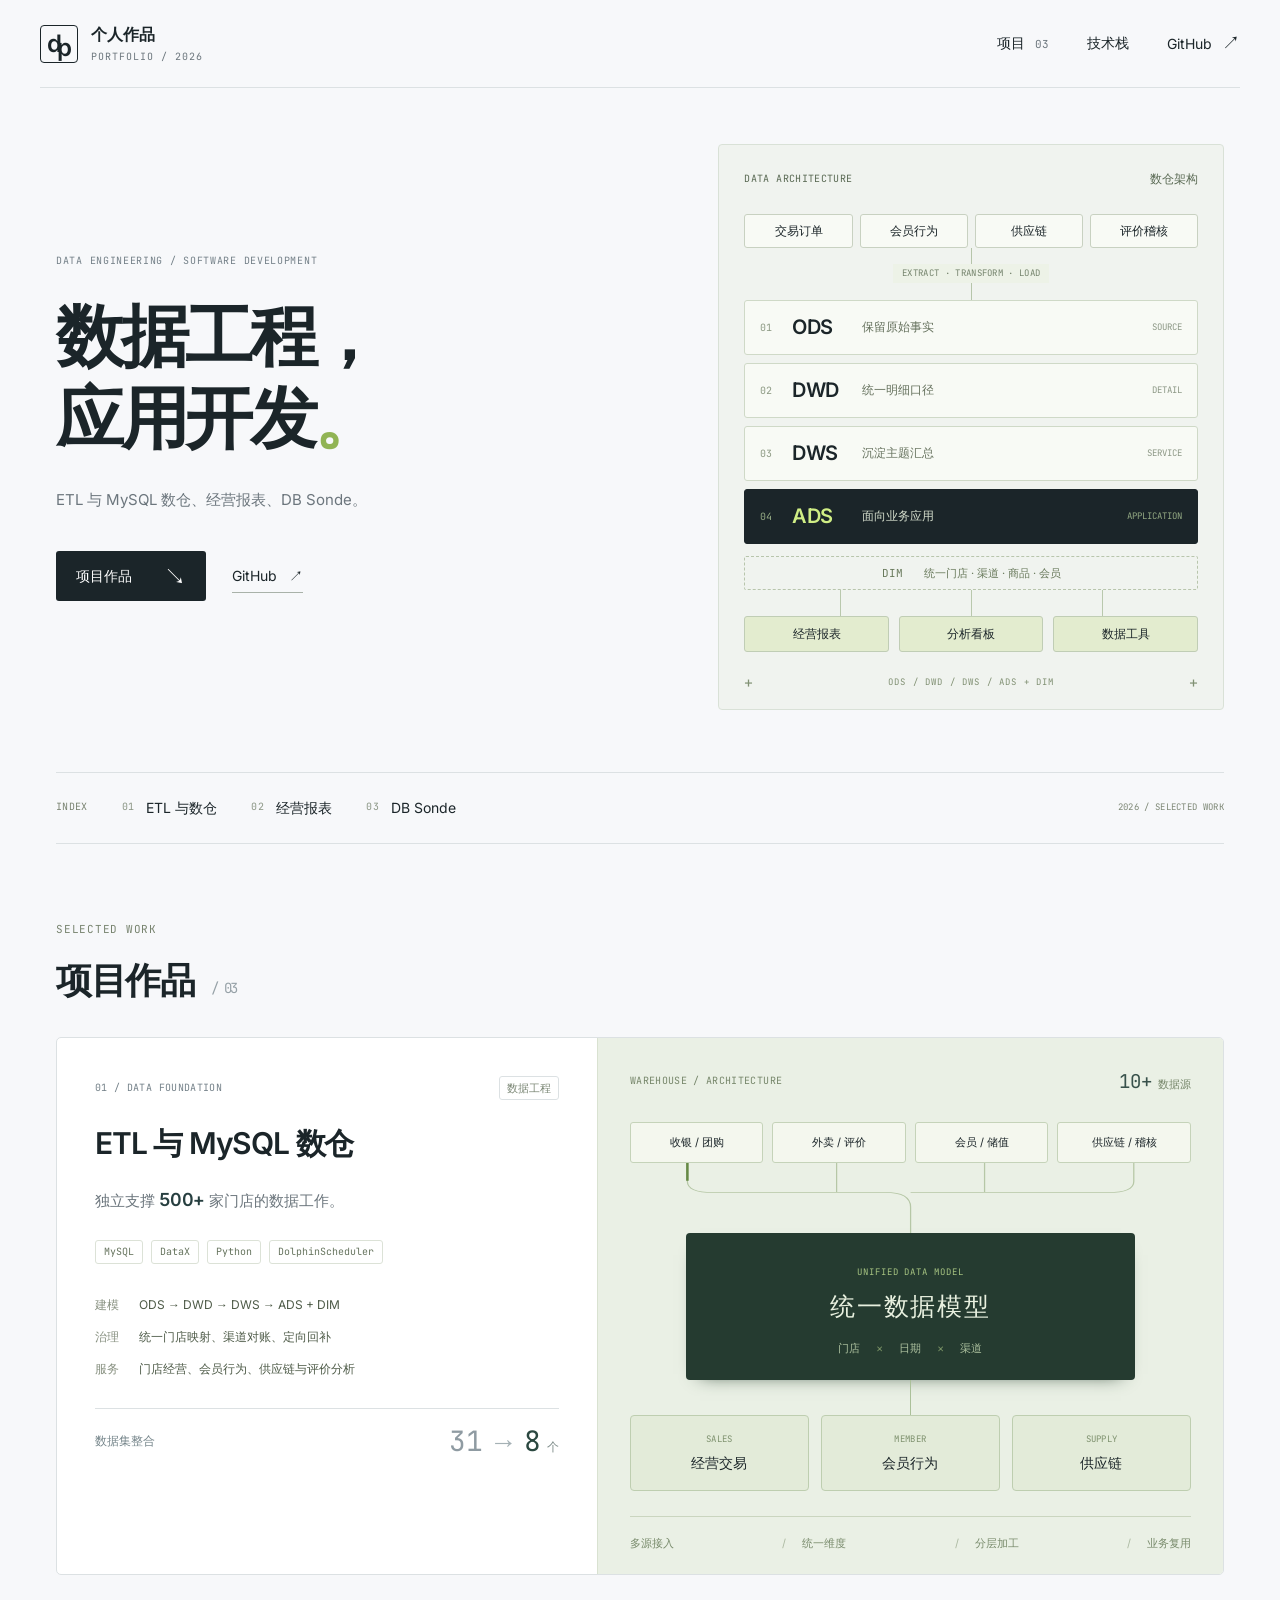
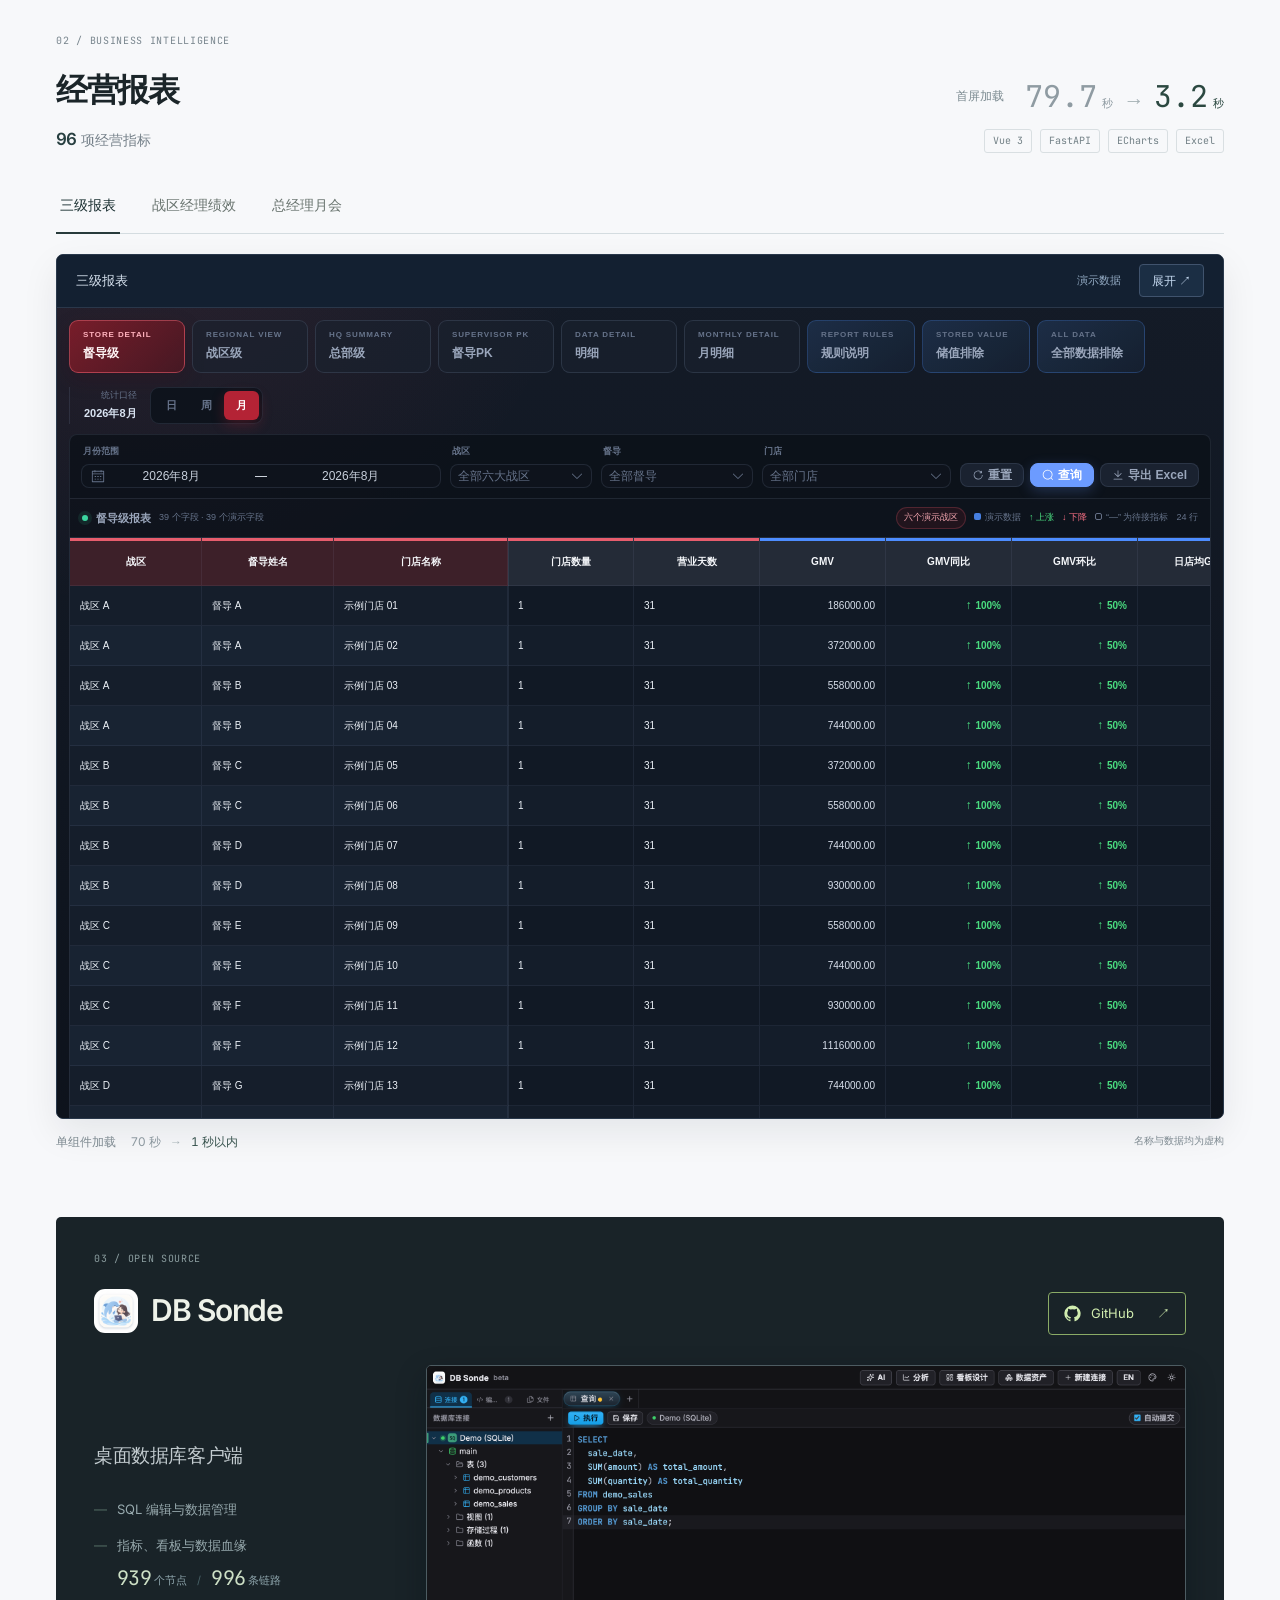
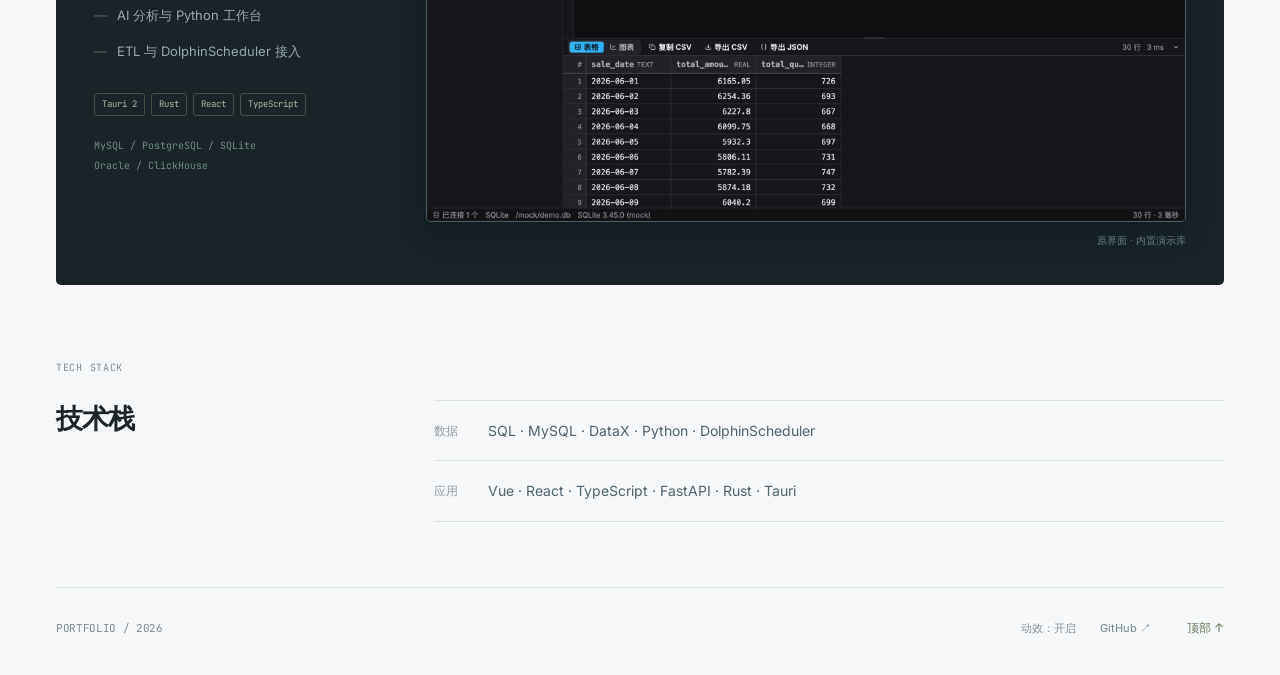
==== index.html @ 916f3b1a "Publish personal portfolio" ====
<!doctype html>
<html lang="zh-CN">
<head>
  <meta charset="UTF-8">
  <meta name="viewport" content="width=device-width, initial-scale=1.0">
  <meta name="description" content="数据工程与产品开发作品集：多源 ETL、分层数仓、经营分析平台与 DB Sonde。">
  <meta name="theme-color" content="#f6f7f5">
  <title>个人作品 · 数据工程与应用开发</title>
  <link rel="icon" type="image/svg+xml" href="data:image/svg+xml,%3Csvg xmlns='http://www.w3.org/2000/svg' viewBox='0 0 32 32'%3E%3Crect width='32' height='32' rx='7' fill='%231c2927'/%3E%3Cpath d='M8 9h7v5H8zm9 9h7v5h-7z' fill='%23cef478'/%3E%3Cpath d='M15 11h6v7M11 14v6h6' fill='none' stroke='%23cef478'/%3E%3C/svg%3E">
  <link rel="stylesheet" href="style.css?v=e6ba15549348">
  <script src="main.js?v=dd41901317aa" defer></script>
</head>
<body>
<a class="skip-link" href="#main">跳转到正文</a>
<div class="reading-progress" aria-hidden="true"></div>
<header class="site-header">
  <a class="wordmark" href="#top" aria-label="返回首页"><span class="brand-icon" aria-hidden="true">d<span>p</span></span><span>个人作品<span class="wordmark-sub">PORTFOLIO / 2026</span></span></a>
  <nav aria-label="主导航"><a href="#work">项目 <span>03</span></a><a href="#capabilities">技术栈</a><a href="https://github.com/xiaolv-home/DB-Sonde" target="_blank" rel="noopener noreferrer">GitHub <span class="nav-arrow">↗</span></a></nav>
</header>
<main id="main">
  <section class="hero page-width" id="top">
    <div class="hero-copy">
      <p class="eyebrow enter">DATA ENGINEERING / SOFTWARE DEVELOPMENT</p>
      <h1 class="enter delay-1">数据工程，<br>应用开发<span class="accent-period">。</span></h1>
      <p class="hero-intro enter delay-2">ETL 与 MySQL 数仓、经营报表、DB Sonde。</p>
      <div class="hero-actions enter delay-3"><a class="button primary" href="#work">项目作品 <span>↘</span></a><a class="text-link" href="https://github.com/xiaolv-home/DB-Sonde" target="_blank" rel="noopener noreferrer">GitHub <span>↗</span></a></div>
    </div>
    <div class="hero-system enter delay-2">
      <div class="system-caption"><span class="mono">DATA ARCHITECTURE</span><span>数仓架构</span></div>
      <div class="system-map" aria-label="业务数据经采集进入 ODS、DWD、DWS、ADS 数仓，由公共维度统一门店映射，供经营报表、分析看板与数据工具使用">
        <div class="source-row"><span>交易订单</span><span>会员行为</span><span>供应链</span><span>评价稽核</span></div>
        <div class="ingest-line"><span class="mono">EXTRACT · TRANSFORM · LOAD</span><span class="flow-particle"></span></div>
        <div class="warehouse-stack">
          <div class="warehouse-row"><span class="layer-number">01</span><strong>ODS</strong><span>保留原始事实</span><span class="layer-code">SOURCE</span></div>
          <div class="warehouse-row"><span class="layer-number">02</span><strong>DWD</strong><span>统一明细口径</span><span class="layer-code">DETAIL</span></div>
          <div class="warehouse-row"><span class="layer-number">03</span><strong>DWS</strong><span>沉淀主题汇总</span><span class="layer-code">SERVICE</span></div>
          <div class="warehouse-row row-active"><span class="layer-number">04</span><strong>ADS</strong><span>面向业务应用</span><span class="layer-code">APPLICATION</span></div>
        </div>
        <div class="dimension-rail"><span class="mono">DIM</span><span>统一门店 · 渠道 · 商品 · 会员</span></div>
        <div class="output-line" aria-hidden="true"><span></span><span></span><span></span></div>
        <div class="system-outputs"><span>经营报表</span><span>分析看板</span><span>数据工具</span></div>
      </div>
      <div class="system-bottom"><span class="crosshair">+</span><span class="mono">ODS / DWD / DWS / ADS + DIM</span><span class="crosshair">+</span></div>
    </div>
  </section>

  <div class="index-strip page-width enter delay-3"><span class="index-label mono">INDEX</span><a href="#warehouse"><span class="mono">01</span> ETL 与数仓</a><a href="#reporting"><span class="mono">02</span> 经营报表</a><a href="#sonde"><span class="mono">03</span> DB Sonde</a><span class="scroll-note mono">2026 / SELECTED WORK</span></div>

  <section class="work-section page-width" id="work">
    <div class="section-heading reveal"><div><p class="eyebrow">SELECTED WORK</p><h2>项目作品<span class="section-count"> / 03</span></h2></div></div>

    <article class="project warehouse-project reveal" id="warehouse">
      <div class="project-info"><div class="project-overline"><span class="mono">01 / DATA FOUNDATION</span><span class="project-type">数据工程</span></div><h3>ETL 与 MySQL 数仓</h3><p class="project-description">独立支撑 <strong class="inline-number">500+</strong> 家门店的数据工作。</p><div class="tags"><span>MySQL</span><span>DataX</span><span>Python</span><span>DolphinScheduler</span></div><dl class="project-facts"><div><dt>建模</dt><dd>ODS → DWD → DWS → ADS + DIM</dd></div><div><dt>治理</dt><dd>统一门店映射、渠道对账、定向回补</dd></div><div><dt>服务</dt><dd>门店经营、会员行为、供应链与评价分析</dd></div></dl><div class="project-note dataset-note"><span>数据集整合</span><span class="number-change"><span class="number-before">31</span><span class="change-arrow" aria-hidden="true">→</span><strong>8</strong><span class="number-unit">个</span></span></div></div>
      <div class="warehouse-visual project-visual">
        <div class="visual-topline"><span class="mono">WAREHOUSE / ARCHITECTURE</span><span class="visual-note source-count"><strong>10+</strong> 数据源</span></div>
        <div class="domain-network">
          <div class="network-sources"><span>收银 / 团购</span><span>外卖 / 评价</span><span>会员 / 储值</span><span>供应链 / 稽核</span></div>
          <svg class="network-lines" viewBox="0 0 440 95" preserveAspectRatio="none" aria-hidden="true"><path d="M45 0V25Q45 40 65 40H200Q220 40 220 60V95M162 0V40M278 0V40M395 0V25Q395 40 375 40H220"/><path class="moving-line" d="M45 0V25Q45 40 65 40H200Q220 40 220 60V95"/></svg>
          <div class="model-core"><span class="model-eyebrow mono">UNIFIED DATA MODEL</span><strong>统一数据模型</strong><div><span>门店</span><i>×</i><span>日期</span><i>×</i><span>渠道</span></div></div>
          <div class="model-connector" aria-hidden="true"></div>
          <div class="data-marts"><div><span class="mono">SALES</span><strong>经营交易</strong></div><div><span class="mono">MEMBER</span><strong>会员行为</strong></div><div><span class="mono">SUPPLY</span><strong>供应链</strong></div></div>
        </div>
        <div class="visual-footer"><span>多源接入</span><span>统一维度</span><span>分层加工</span><span>业务复用</span></div>
      </div>
    </article>

    <article class="report-showcase reveal" id="reporting">
      <div class="showcase-heading"><div><p class="eyebrow">02 / BUSINESS INTELLIGENCE</p><h3>经营报表</h3><p class="concise-description"><strong class="inline-number">96</strong> 项经营指标</p></div><div class="report-heading-detail"><div class="response-time"><span class="response-label">首屏加载</span><span class="number-change"><span class="number-before">79.7<small>秒</small></span><span class="change-arrow" aria-hidden="true">→</span><strong>3.2<small>秒</small></strong></span></div><div class="tags"><span>Vue 3</span><span>FastAPI</span><span>ECharts</span><span>Excel</span></div></div></div>
      <div class="report-tabs" role="tablist" aria-label="交互报表"><button id="tab-levels" role="tab" aria-selected="true" aria-controls="report-panel" data-report="levels">三级报表</button><button id="tab-performance" role="tab" aria-selected="false" aria-controls="report-panel" tabindex="-1" data-report="performance">战区经理绩效</button><button id="tab-monthly" role="tab" aria-selected="false" aria-controls="report-panel" tabindex="-1" data-report="monthly">总经理月会</button></div>
      <div class="report-demo-shell" id="report-panel" role="tabpanel" aria-labelledby="tab-levels">
        <div class="report-demo-toolbar"><span id="demo-title">三级报表</span><div><span class="demo-data-label">演示数据</span><button id="report-expand" type="button" aria-expanded="false" aria-controls="report-frames">展开 ↗</button></div></div>
        <div id="report-frames" class="report-frames">
          <iframe id="frame-levels" title="三级报表交互演示" data-view="levels" loading="lazy" sandbox="allow-scripts allow-same-origin allow-downloads" referrerpolicy="no-referrer"></iframe>
          <iframe id="frame-performance" title="战区经理绩效交互演示" data-view="performance" loading="lazy" sandbox="allow-scripts allow-same-origin allow-downloads" referrerpolicy="no-referrer" hidden></iframe>
          <iframe id="frame-monthly" title="总经理月会交互演示" data-view="monthly" loading="lazy" sandbox="allow-scripts allow-same-origin allow-downloads" referrerpolicy="no-referrer" hidden></iframe>
        </div>
      </div>
      <div class="screenshot-caption"><p class="component-time">单组件加载 <span>70 秒</span><span class="change-arrow" aria-hidden="true">→</span><strong>1 秒以内</strong></p><span>名称与数据均为虚构</span></div>
    </article>

    <article class="sonde-project reveal" id="sonde">
      <div class="sonde-heading"><div><p class="eyebrow">03 / OPEN SOURCE</p><h3><img src="assets/sonde.png" width="44" height="44" alt="">DB Sonde</h3></div><a class="github-button" href="https://github.com/xiaolv-home/DB-Sonde" target="_blank" rel="noopener noreferrer"><svg viewBox="0 0 24 24" width="17" height="17" aria-hidden="true"><path fill="currentColor" d="M12 .7a11.5 11.5 0 0 0-3.64 22.4c.58.1.79-.25.79-.56v-2.22c-3.22.7-3.9-1.37-3.9-1.37-.52-1.34-1.29-1.7-1.29-1.7-1.06-.73.08-.72.08-.72 1.17.08 1.79 1.2 1.79 1.2 1.04 1.78 2.72 1.27 3.38.98.11-.75.41-1.27.74-1.56-2.58-.29-5.29-1.29-5.29-5.73 0-1.27.45-2.31 1.2-3.13-.12-.29-.52-1.48.11-3.09 0 0 .98-.32 3.16 1.2a10.94 10.94 0 0 1 5.76 0c2.18-1.52 3.16-1.2 3.16-1.2.63 1.61.23 2.8.11 3.09.75.82 1.2 1.86 1.2 3.13 0 4.45-2.72 5.43-5.31 5.72.42.36.79 1.06.79 2.14v3.26c0 .31.21.67.8.55A11.5 11.5 0 0 0 12 .7Z"/></svg>GitHub <span>↗</span></a></div>
      <div class="sonde-grid"><div class="sonde-copy"><p class="sonde-subtitle">桌面数据库客户端</p><ul class="feature-list"><li>SQL 编辑与数据管理</li><li>指标、看板与数据血缘<span class="lineage-count"><strong>939</strong> 个节点<span class="lineage-divider">/</span><strong>996</strong> 条链路</span></li><li>AI 分析与 Python 工作台</li><li>ETL 与 DolphinScheduler 接入</li></ul><div class="tags dark-tags"><span>Tauri 2</span><span>Rust</span><span>React</span><span>TypeScript</span></div><p class="engine-list">MySQL / PostgreSQL / SQLite<br>Oracle / ClickHouse</p></div><div class="sonde-screenshot"><button class="image-expand" type="button" data-lightbox="assets/sonde-workspace.png" data-caption="DB Sonde · SQL 工作区 / 内置演示库" aria-label="放大 Sonde 工作区截图"><img src="assets/sonde-workspace.png" width="2250" height="1350" alt="DB Sonde 实际 SQL 工作区，内置 SQLite 演示库"><span class="expand-hint">查看大图 ↗</span></button><p>原界面 · 内置演示库</p></div></div>
    </article>
  </section>

  <section class="stack-section page-width reveal" id="capabilities"><p class="eyebrow">TECH STACK</p><div class="stack-row"><h2>技术栈</h2><div class="stack-groups"><div><span>数据</span><p>SQL · MySQL · DataX · Python · DolphinScheduler</p></div><div><span>应用</span><p>Vue · React · TypeScript · FastAPI · Rust · Tauri</p></div></div></div></section>
</main>
<footer class="site-footer page-width"><span class="footer-mark">PORTFOLIO / 2026</span><button id="motion-toggle" type="button" aria-pressed="false">动效：开启</button><a href="https://github.com/xiaolv-home/DB-Sonde" target="_blank" rel="noopener noreferrer">GitHub ↗</a><a href="#top">顶部 ↑</a></footer>
<dialog id="image-dialog" aria-labelledby="dialog-caption"><div class="dialog-toolbar"><p id="dialog-caption"></p><button type="button" id="close-dialog" aria-label="关闭大图">关闭 ×</button></div><div class="dialog-image-wrap"><img id="dialog-image" alt=""></div></dialog>
</body>
</html>
---- style.css ----
@font-face{font-family:Inter;src:url('assets/inter-regular.woff2') format('woff2');font-weight:400;font-display:swap}@font-face{font-family:Inter;src:url('assets/inter-semibold.woff2') format('woff2');font-weight:600 900;font-display:swap}@font-face{font-family:JetBrains;src:url('assets/mono.woff2') format('woff2');font-display:swap}
:root{--paper:#f6f7f5;--white:#fff;--ink:#1b2825;--muted:#67716d;--line:#dce1db;--green:#d0f484;--deep:#1c302a;--mono:JetBrains,monospace;--ease:cubic-bezier(.22,1,.36,1)}
*{box-sizing:border-box}html{scroll-behavior:smooth;scroll-padding-top:110px}body{margin:0;color:var(--ink);background:var(--paper);font-family:Inter,-apple-system,BlinkMacSystemFont,"PingFang SC","Microsoft YaHei",sans-serif;font-size:16px;line-height:1.65;-webkit-font-smoothing:antialiased}a{color:inherit;text-decoration:none}button{font:inherit;cursor:pointer}button,a,summary{-webkit-tap-highlight-color:transparent}button:focus-visible,a:focus-visible,summary:focus-visible,[tabindex]:focus-visible{outline:2px solid #527326;outline-offset:6px}::selection{color:var(--ink);background:var(--green)}h1,h2,h3,h4,p{margin:0}img{max-width:100%}.mono{font-family:var(--mono);font-size:12px;letter-spacing:.035em}.page-width{width:min(1280px,calc(100% - 112px));margin-inline:auto}.eyebrow{font-family:var(--mono);font-size:12px;letter-spacing:.07em}.skip-link{position:fixed;left:20px;top:-100px;background:var(--green);padding:12px;z-index:20}.skip-link:focus{top:12px}.reading-progress{position:fixed;left:0;top:0;height:3px;background:#74a537;width:100%;transform:scaleX(0);transform-origin:left;z-index:30}.site-header{width:min(1392px,calc(100% - 80px));height:100px;margin:auto;display:flex;align-items:center;justify-content:space-between;border-bottom:1px solid var(--line)}.wordmark{display:flex;gap:13px;align-items:center;font-weight:600;font-size:16px;line-height:1.25}.brand-icon{width:38px;height:38px;display:flex;align-items:center;justify-content:center;font-family:Inter;font-size:24px;letter-spacing:-5px;padding-right:5px;border:1px solid var(--ink);border-radius:4px}.brand-icon span{transform:translateY(4px)}.wordmark-sub{display:block;font:10px var(--mono);letter-spacing:.1em;margin-top:6px;color:var(--muted)}nav{display:flex;gap:38px;font-size:14px}nav a{padding:12px 0;position:relative}nav a::after{content:"";position:absolute;bottom:4px;left:0;width:100%;height:1px;background:var(--ink);transform:scaleX(0);transform-origin:left;transition:transform .25s}nav a:hover::after{transform:scaleX(1)}nav a span{font:11px var(--mono);margin-left:6px;color:var(--muted)}nav a .nav-arrow{font-size:18px;color:var(--ink)}
.hero{display:grid;grid-template-columns:1.16fr 1fr;gap:60px;align-items:center;min-height:680px;padding-block:82px 72px}.hero .eyebrow{margin-bottom:26px;color:#4d6458;font-size:11px}.hero h1{font-size:clamp(44px,4.7vw,68px);line-height:1.27;letter-spacing:-.055em;font-weight:600;white-space:nowrap}.highlight{position:relative}.highlight svg{position:absolute;bottom:-10px;left:0;width:100%;height:13px;overflow:visible}.highlight path{fill:none;stroke:#98c24e;stroke-width:5;stroke-linecap:round;stroke-dasharray:220;stroke-dashoffset:220;animation:draw-line 1s 1.2s var(--ease) forwards}.hero-intro{margin-top:30px;color:var(--muted);line-height:1.9;font-size:16px}.hero-actions{display:flex;align-items:center;gap:26px;margin-top:32px}.button{display:inline-flex;align-items:center;justify-content:space-between;gap:32px;min-height:50px;padding:12px 20px;font-size:14px;border-radius:3px;transition:transform .25s,background .25s}.primary{background:var(--ink);color:#fff}.primary:hover{background:#344b40;transform:translateY(-2px)}.button span{font-size:22px;line-height:1}.text-link{font-size:14px;border-bottom:1px solid #a9b2a9;padding-block:5px}.text-link span{display:inline-block;margin-left:8px;transition:transform .2s}.text-link:hover span{transform:translateX(4px)}.role-line{display:flex;gap:13px;margin-top:44px;font-size:12px;color:#59665d}.role-line i{font-style:normal;color:#b0b8ae}
.hero-system{position:relative;padding:24px 25px 16px;border:1px solid #d9e1d7;background:linear-gradient(145deg,#f1f4ed,#e9efe4);border-radius:4px;box-shadow:0 20px 50px -40px #3e573b}.system-caption{display:flex;justify-content:space-between;align-items:center;font-size:12px;color:#596953;gap:10px}.system-caption .mono{font-size:10px}.system-map{padding-top:34px}.source-row{display:flex;justify-content:space-between;gap:7px}.source-row span{font-size:12px;border:1px solid #c8d1c1;padding:6px 8px;border-radius:3px;background:#f8faf5;flex:1;text-align:center;white-space:nowrap}.ingest-line{height:52px;position:relative;display:flex;align-items:center;justify-content:center}.ingest-line::before{content:"";position:absolute;height:100%;width:1px;background:#b6c5aa;left:50%;top:0}.ingest-line .mono{position:relative;background:#edf2e7;padding:2px 9px;color:#74836c;font-size:9px;z-index:1}.flow-particle{position:absolute;left:calc(50% - 2px);width:5px;height:8px;background:#719546;border-radius:4px;animation:flow-down 3s infinite}.warehouse-stack{position:relative;display:grid;gap:8px}.warehouse-row{display:grid;grid-template-columns:22px 60px 1fr auto;align-items:center;gap:10px;min-height:52px;border:1px solid #cfd9c7;background:#f8faf5;padding:10px 15px;border-radius:3px;transition:transform .3s,border-color .3s}.warehouse-row:hover{transform:translateX(-5px);border-color:#8eaa75}.warehouse-row strong{font-size:20px;letter-spacing:-.03em;font-weight:600}.layer-number{font:10px var(--mono);color:#8c9983}.warehouse-row>span:nth-child(3){font-size:12px;color:#65715d}.layer-code{font:9px var(--mono);color:#8c9785}.row-active{background:var(--ink);border-color:var(--ink);color:var(--green)}.row-active>span:nth-child(3){color:#d4ddcc}.row-active .layer-code,.row-active .layer-number{color:#94aa84}.dimension-rail{display:flex;justify-content:center;gap:20px;align-items:center;font-size:11px;margin-top:12px;padding:7px 0;border:1px dashed #b8c5ac;color:#68795b;border-radius:2px}.dimension-rail .mono{font-size:11px}.output-line{height:26px;display:flex;justify-content:space-around;padding-inline:30px}.output-line span{height:100%;width:1px;background:#b9c8ad}.system-outputs{display:flex;gap:10px}.system-outputs span{border:1px solid #c0cdb5;background:#e3eccf;text-align:center;padding:7px 5px;flex:1;border-radius:3px;font-size:12px}.system-bottom{display:flex;justify-content:space-between;align-items:center;color:#809073;margin-top:26px}.system-bottom .mono{font-size:9px;letter-spacing:.13em}.crosshair{font:15px var(--mono)}
.index-strip{display:flex;align-items:center;border-top:1px solid var(--line);border-bottom:1px solid var(--line);min-height:86px;gap:34px}.index-label{font-size:10px;color:#798371}.index-strip>a{font-size:14px;display:flex;align-items:center;gap:12px;transition:color .2s}.index-strip>a:hover{color:#4c7f24}.index-strip>a .mono{color:#8b9685;font-size:10px}.scroll-note{margin-left:auto;color:#7d8775;font-size:9px}
.work-section{padding-top:100px}.section-heading{display:flex;justify-content:space-between;align-items:flex-end;gap:40px;margin-bottom:44px}.section-heading .eyebrow{color:#77836e;margin-bottom:17px;font-size:11px}h2{font-size:36px;font-weight:600;line-height:1.4;letter-spacing:-.04em}.section-heading>p{font-size:14px;color:var(--muted);line-height:1.9;padding-bottom:4px}.project{display:grid;grid-template-columns:1fr 1.16fr;border:1px solid var(--line);border-radius:5px;background:var(--white);overflow:hidden;margin-bottom:30px;scroll-margin-top:28px}.project-info{padding:38px}.project-overline{display:flex;gap:10px;justify-content:space-between;align-items:center;margin-bottom:22px}.project-overline .mono{font-size:10px;color:#7b8775}.project-type{font-size:11px;color:#7b8775;border:1px solid var(--line);border-radius:3px;padding:2px 7px}.project h3{font-size:32px;line-height:1.45;letter-spacing:-.04em;font-weight:600}.project-description{font-size:15px;color:var(--muted);margin-top:17px;line-height:1.9;max-width:410px}.tags{display:flex;gap:8px;flex-wrap:wrap;margin-top:23px}.tags span{font-family:var(--mono);font-size:10px;border:1px solid #dce2d7;color:#66745e;padding:3px 8px;border-radius:3px}.project-facts{margin:28px 0 0;font-size:12px}.project-facts>div{display:flex;gap:20px;margin-bottom:12px}.project-facts dt{color:#889181;white-space:nowrap}.project-facts dd{margin:0;color:#4e5b48}.project-detail{border-top:1px solid var(--line);margin-top:24px;padding-top:17px}.project-detail summary{font-size:13px;cursor:pointer;display:flex;justify-content:space-between;align-items:center;list-style:none}.project-detail summary::-webkit-details-marker{display:none}.project-detail summary span{font-size:21px;line-height:1;transition:transform .25s}.project-detail[open] summary span{transform:rotate(45deg)}.project-detail>div{padding-top:14px}.project-detail p{font-size:13px;color:var(--muted);line-height:1.85;margin-bottom:12px}.project-visual{min-width:0}.warehouse-visual{background:#eaf0e5;border-left:1px solid #d9e2d1;padding:28px 32px 22px;display:flex;flex-direction:column;justify-content:space-between;min-height:510px}.visual-topline{display:flex;justify-content:space-between;gap:10px;color:#76866a;align-items:center}.visual-topline .mono{font-size:10px}.visual-note{font-size:11px}.domain-network{padding-block:48px 36px}.network-sources{display:grid;grid-template-columns:repeat(4,1fr);gap:9px}.network-sources span{font-size:11px;border:1px solid #c5d3b9;white-space:nowrap;background:#f4f7ee;text-align:center;padding:10px 3px;border-radius:3px}.network-lines{width:100%;height:70px;display:block;overflow:visible;fill:none;stroke:#b6c7a6;stroke-width:1}.network-lines .moving-line{stroke:#658945;stroke-width:2;stroke-dasharray:24 360;animation:network-flow 5s linear infinite}.model-core{width:80%;margin:auto;text-align:center;background:#253b30;color:#e8f0df;border-radius:4px;padding:23px 16px;box-shadow:0 8px 18px -14px #1b3524}.model-eyebrow{color:#a7c482;font-size:9px;letter-spacing:.1em}.model-core>strong{display:block;font-size:25px;letter-spacing:.07em;margin-top:4px;font-weight:500}.model-core>div{display:flex;justify-content:center;gap:16px;font-size:11px;color:#adc19f;margin-top:12px}.model-core i{font-style:normal;color:#789064}.model-connector{height:35px;width:1px;background:#abc099;margin:auto}.data-marts{display:grid;grid-template-columns:repeat(3,1fr);gap:12px}.data-marts>div{border:1px solid #beceb0;border-radius:4px;padding:16px 8px;text-align:center;background:#e3ebd9}.data-marts .mono{display:block;font-size:9px;color:#7e916e}.data-marts strong{display:block;font-size:14px;font-weight:500;margin-top:4px}.visual-footer{display:flex;justify-content:space-between;border-top:1px solid #cad5bf;padding-top:17px;font-size:11px;color:#798b6c}.visual-footer span+span::before{content:"/";margin-right:16px;color:#acb9a1}
.report-project{margin-top:30px}.report-summary{margin-top:28px;border-left:2px solid #b2d076;padding-left:17px}.small-label{font-family:var(--mono);font-size:10px;color:#7e8876;letter-spacing:.03em}.report-summary h4{font-size:17px;margin-top:6px;font-weight:600}.report-summary>p:last-child{font-size:13px;color:var(--muted);line-height:1.85;margin-top:8px}.report-visual{background:#f0f2f3;padding:28px 25px 20px;border-left:1px solid var(--line);display:flex;flex-direction:column;justify-content:center}.report-tabs{display:flex;gap:3px;background:#e2e6e6;border:1px solid #dbe0df;padding:4px;border-radius:6px;width:100%;margin-bottom:24px}.report-tabs button{border:0;background:transparent;border-radius:4px;padding:9px 3px;flex:1;font-size:12px;white-space:nowrap;color:#69746f;transition:background .2s,color .2s,box-shadow .2s}.report-tabs button[aria-selected=true]{background:#fff;color:#233f32;box-shadow:0 1px 4px #16291e13}.report-screen{border:1px solid #dae0dd;background:#fff;border-radius:5px;min-height:345px;padding:22px;box-shadow:0 12px 35px -24px #233425}.screen-header{display:flex;align-items:center;justify-content:space-between;margin-bottom:18px;gap:10px}.screen-header strong{font-size:15px;font-weight:600}.screen-header>span{font:9px var(--mono);background:#f2f4f1;padding:5px 7px;border:1px solid #e6eae3;border-radius:3px;white-space:nowrap}.screen-subnav{display:flex;gap:16px;border-bottom:1px solid #e7ebe5;padding-bottom:10px;margin-bottom:17px;font-size:10px;color:#8c9585}.screen-subnav span:first-child{color:#416a37}.demo-kpis{display:grid;grid-template-columns:repeat(3,1fr);gap:12px;margin-bottom:20px}.demo-kpis>div{border-right:1px solid #e6ebe1}.demo-kpis>div:last-child{border:0}.demo-kpis label{display:block;font-size:10px;color:#909986}.demo-kpis strong{display:block;font-size:22px;font-weight:600;letter-spacing:-.04em;margin-top:5px}.demo-kpis small{font-size:9px;color:#648048}.demo-table{width:100%;border-collapse:collapse;font-size:10px;color:#66715c}.demo-table th{text-align:right;color:#8a9580;font-weight:400;background:#f6f8f3;padding:9px 7px;border-bottom:1px solid #e5eade;white-space:nowrap}.demo-table td{padding:9px 7px;text-align:right;border-bottom:1px solid #eef1e9;font-family:var(--mono);font-size:9px}.demo-table th:first-child,.demo-table td:first-child{text-align:left;font-family:inherit}.table-bar{width:60px;height:4px;background:#eaf0e0;border-radius:2px;display:inline-block;vertical-align:middle;margin-right:6px}.table-bar i{height:100%;background:#91b36a;display:block;border-radius:2px}.demo-note{font-size:10px;color:#959d90;text-align:center;margin-top:16px}.demo-chart{height:145px;display:flex;align-items:flex-end;gap:14px;padding-top:12px;border-bottom:1px solid #e4eade;background:repeating-linear-gradient(to top,transparent 0,transparent 43px,#eef1e9 44px,#eef1e9 45px)}.demo-chart .bar-pair{flex:1;display:flex;gap:4px;align-items:flex-end;height:100%;position:relative;justify-content:center}.bar-pair i{display:block;min-width:8px;width:14px;background:#45634e;border-radius:2px 2px 0 0;transform-origin:bottom;animation:bar-grow .8s var(--ease) both}.bar-pair i+ i{background:#c6dc9f;animation-delay:.08s}.bar-pair span{position:absolute;bottom:-22px;font:9px var(--mono);color:#849176}.chart-legend{font-size:10px;color:#89967b;display:flex;gap:18px;align-items:center;margin-top:34px}.chart-legend span::before{content:"";display:inline-block;width:7px;height:7px;border-radius:1px;background:#45634e;margin-right:5px}.chart-legend span+span::before{background:#c6dc9f}.performance-score{font-size:13px!important;color:#466738}.report-screen.panel-enter{animation:panel-in .35s var(--ease)}
.sonde-project{background:#1a2623;color:#eef2e9;border-radius:5px;margin-top:30px;padding:36px 38px 24px;scroll-margin-top:28px;overflow:hidden}.sonde-heading{display:flex;justify-content:space-between;align-items:flex-start;margin-bottom:30px;gap:20px}.sonde-heading .eyebrow{font-size:10px;color:#8ca18f;margin-bottom:20px}.sonde-heading h3{font-size:30px;display:flex;align-items:center;flex-wrap:wrap;gap:13px;letter-spacing:-.05em;font-weight:600}.sonde-heading h3 img{border-radius:11px}.sonde-heading h3>span{font-size:17px;color:#a4b4a3;font-weight:400;letter-spacing:0;margin-left:8px}.sonde-type{font-size:11px;color:#afbfac;border:1px solid #455247;border-radius:3px;padding:3px 8px;white-space:nowrap}.sonde-grid{display:grid;grid-template-columns:.8fr 1.5fr;gap:40px;align-items:center}.sonde-copy>p{font-size:14px;line-height:1.9;color:#afbcad;margin-bottom:26px}.sonde-feature{display:flex;gap:16px;margin-bottom:19px}.sonde-feature>.mono{font-size:10px;color:#6d856d;padding-top:3px}.sonde-feature h4{font-size:14px;font-weight:500}.sonde-feature p{font-size:12px;color:#8e9e8a;margin-top:4px;line-height:1.85}.dark-tags span{font-size:9px;color:#a1b493;border-color:#41523f;padding-inline:7px}.sonde-window{border:1px solid #4a5a4d;border-radius:6px;overflow:hidden;box-shadow:0 16px 45px #07120d45;background:#202e27}.window-bar{height:36px;background:#2b3a30;border-bottom:1px solid #3d4c3e;display:flex;align-items:center;justify-content:space-between;padding-inline:14px;font-size:9px;color:#97a78e;gap:8px}.window-dots{display:flex;gap:5px}.window-dots i{height:6px;width:6px;border:1px solid #819077;border-radius:50%}.sonde-interface{display:flex;min-height:326px}.sonde-sidebar{width:79px;flex-shrink:0;background:#223128;border-right:1px solid #354737;padding:19px 7px;display:flex;flex-direction:column;gap:10px;font-size:9px;color:#8fa27d}.sidebar-logo{font-size:24px;font-weight:600;color:#c8e6a5;padding-left:8px;margin-bottom:11px}.sonde-sidebar>span:not(:first-child){padding:6px 7px}.sonde-sidebar .active{background:#3f5633;color:#d4e9bc;border-radius:3px}.analysis-main{padding:21px 20px;flex:1;min-width:0}.analysis-title{display:flex;justify-content:space-between;align-items:center;margin-bottom:13px;font-size:12px;gap:10px}.readonly-label{font-size:9px;color:#aeca92;border:1px solid #4d6440;padding:2px 5px;border-radius:3px;white-space:nowrap}.question-box{padding:10px 12px;border:1px solid #576a49;background:#2e3f2d;border-radius:4px;font-size:11px;color:#d3dfc8;display:flex;justify-content:space-between;gap:5px}.agent-flow{display:flex;align-items:center;gap:10px;font-size:9px;margin-top:19px;color:#91a27d}.agent-flow i{font-style:normal;color:#627553}.flow-current{color:var(--green)}.code-preview{font:10px/1.9 var(--mono);margin-top:15px;padding:10px 0;color:#bdc9b0;white-space:nowrap}.code-muted{color:#6e8463;font-size:9px}.code-green{color:#c2e58e}.analysis-result{display:grid;grid-template-columns:1.3fr .7fr;align-items:center;gap:16px;border-top:1px solid #3a4e37;margin-top:10px;padding-top:14px}.analysis-result .small-label{color:#829871;font-size:8px}.analysis-result strong{font-size:14px;display:block;font-weight:500;margin-top:4px}.analysis-result p{font-size:9px;color:#8ba17b;margin-top:5px}.analysis-result svg{width:100%;fill:none}.chart-grid{stroke:#354a2f;stroke-width:1}.result-trend{stroke:#bfdf8a;stroke-width:2;stroke-dasharray:220;stroke-dashoffset:220;animation:draw-line 3s 1s var(--ease) forwards}.sonde-window-footer{padding:8px 12px;display:flex;gap:12px;justify-content:space-between;color:#7e966f;border-top:1px solid #354934;font-size:8px}.sonde-detail{border-color:#3a4c3d;margin-top:28px;padding-top:17px}.sonde-detail summary{color:#acbca2}.sonde-detail>div{display:grid;grid-template-columns:1fr 1fr;gap:30px}.sonde-detail p{color:#96aa8a}
.capabilities{padding-top:110px}.capability-grid{display:grid;grid-template-columns:repeat(3,1fr);border-top:1px solid #cfd7c9;border-bottom:1px solid #cfd7c9}.capability-grid article{padding:33px 30px 30px 0}.capability-grid article+article{border-left:1px solid #dbe1d5;padding-left:30px}.capability-number{color:#829176;font-size:10px}.capability-grid h3{font-size:21px;letter-spacing:-.03em;margin-top:29px;font-weight:500}.capability-grid p{font-size:14px;color:#77826e;line-height:1.9;margin-top:13px;max-width:320px}.capability-grid article>div{font-size:11px;color:#909b86;margin-top:27px}.about-section{padding-block:105px 90px;display:grid;grid-template-columns:1fr 1.16fr;gap:75px}.about-title .eyebrow{font-size:10px;color:#80916f;margin-bottom:22px}.about-title h2{font-size:34px;line-height:1.5}.about-copy>p{font-size:15px;line-height:1.95;color:#6b7b60;margin-bottom:17px}.profile-placeholder{border-top:1px solid #d7dfd0;padding-top:20px;margin:28px 0 10px}.profile-placeholder>div{display:flex;justify-content:space-between;border-bottom:1px solid #e3e8dd;padding:10px 0;font-size:12px;gap:15px}.profile-placeholder dt{color:#68765e}.profile-placeholder dd{color:#95a087;margin:0}.profile-note{font-size:10px;color:#97a18d}.site-footer{border-top:1px solid var(--line);padding-block:25px 32px;display:flex;justify-content:space-between;align-items:center;gap:18px;font-size:11px;color:#8b9680}.footer-mark{font-size:13px;font-weight:600;letter-spacing:-.03em;color:#43543a}.footer-mark span{font-weight:400;color:#9bae86;margin-inline:7px}.site-footer button{border:0;background:transparent;padding:6px;color:#78886b;font-size:11px;margin-left:auto}.site-footer>a:last-child{margin-left:18px;font-size:12px;color:#637556}
.enter{animation:enter .85s var(--ease) both}.delay-1{animation-delay:.1s}.delay-2{animation-delay:.2s}.delay-3{animation-delay:.32s}.reveal{opacity:1;transform:none}.motion-ready .reveal{opacity:0;transform:translateY(26px);transition:opacity .8s var(--ease),transform .8s var(--ease)}.motion-ready .reveal.is-visible{opacity:1;transform:none}@keyframes enter{from{opacity:0;transform:translateY(18px)}to{opacity:1;transform:none}}@keyframes draw-line{to{stroke-dashoffset:0}}@keyframes flow-down{0%{top:0;opacity:0}15%,70%{opacity:1}100%{top:46px;opacity:0}}@keyframes network-flow{to{stroke-dashoffset:-384}}@keyframes bar-grow{from{transform:scaleY(.1)}to{transform:scaleY(1)}}@keyframes panel-in{from{opacity:.4;transform:translateY(6px)}to{opacity:1;transform:none}}
.motion-off *,.motion-off *::before,.motion-off *::after{animation:none!important;transition:none!important;scroll-behavior:auto!important}.motion-off .reveal,.motion-off .enter{opacity:1;transform:none}.motion-off .highlight path,.motion-off .result-trend{stroke-dashoffset:0}.motion-off{scroll-behavior:auto}
@media(min-width:1550px){.hero{min-height:735px;gap:90px}.hero h1{font-size:74px}.hero-system{padding:28px 30px 20px}.warehouse-row{min-height:55px}}
@media(max-width:1150px){.page-width{width:calc(100% - 72px)}.hero{gap:34px;min-height:610px;padding-block:62px}.hero h1{font-size:53px}.hero-intro{font-size:14px}.hero-actions{gap:17px}.text-link{font-size:12px}.hero-system{padding:20px 18px 13px}.source-row span{font-size:10px;padding-inline:5px}.warehouse-row{grid-template-columns:15px 50px 1fr;gap:9px;padding:10px 12px}.layer-code{display:none}.warehouse-row strong{font-size:19px}.system-caption{font-size:10px}.system-caption .mono{font-size:9px}.index-strip{gap:23px}.scroll-note{display:none}.index-strip>a{font-size:12px}.project-info{padding:28px}.project-overline .mono{font-size:9px}.project-type{font-size:10px}.project h3{font-size:28px}.project-description{font-size:14px}.warehouse-visual{padding:25px 20px}.network-sources{gap:5px}.network-sources span{font-size:9px}.project-facts{font-size:11px}.project-facts>div{gap:14px}.report-visual{padding:24px 18px}.report-screen{padding:18px 13px}.report-tabs button{font-size:11px}.demo-kpis strong{font-size:19px}.sonde-project{padding:30px}.sonde-grid{gap:22px;grid-template-columns:.8fr 1.3fr}.sonde-heading h3>span{font-size:15px}.sonde-sidebar{width:68px}.analysis-main{padding:18px 13px}.code-preview{font-size:9px}.agent-flow{gap:7px}.sonde-window-footer{font-size:7px}.about-section{gap:50px}}
@media(max-width:850px){.site-header{width:calc(100% - 48px);height:82px}nav{gap:22px;font-size:12px}.page-width{width:calc(100% - 48px)}.hero{gap:32px;grid-template-columns:1fr 1fr;padding-block:58px}.hero h1{font-size:42px;letter-spacing:-.06em}.hero .eyebrow{font-size:9px;letter-spacing:0}.hero-intro{font-size:13px}.hero-actions{align-items:flex-start;flex-direction:column;gap:13px;margin-top:24px}.button{min-height:44px;font-size:12px;padding:9px 17px}.role-line{margin-top:28px;font-size:10px;gap:10px}.system-map{padding-top:23px}.source-row{display:grid;grid-template-columns:1fr 1fr;gap:6px}.warehouse-row{min-height:44px;padding:7px 9px;grid-template-columns:13px 41px 1fr;gap:6px}.warehouse-row strong{font-size:16px}.warehouse-row>span:nth-child(3){font-size:10px}.dimension-rail{font-size:9px;gap:10px}.system-bottom .mono{font-size:7px}.system-outputs span{font-size:10px}.ingest-line .mono{font-size:7px}.system-caption .mono{font-size:8px}.index-strip{gap:25px;justify-content:space-between;min-height:76px}.index-label{display:none}.work-section{padding-top:78px}.section-heading{gap:24px}.section-heading>p{font-size:12px}h2{font-size:30px}.project{grid-template-columns:1fr 1.05fr}.project-info{padding:26px 22px}.project-overline{margin-bottom:20px}.project-type{display:none}.project h3{font-size:26px}.project-description{font-size:13px}.tags{gap:5px}.tags span{font-size:9px;padding:3px 5px}.warehouse-visual{padding:22px 16px}.visual-note{display:none}.visual-topline .mono{font-size:8px}.network-sources{grid-template-columns:repeat(2,1fr)}.network-sources span{font-size:10px}.model-core{width:90%}.model-core>strong{font-size:21px}.model-eyebrow{font-size:8px}.model-core>div{gap:10px;font-size:10px}.data-marts{gap:7px}.data-marts strong{font-size:11px}.data-marts .mono{font-size:7px}.visual-footer{font-size:9px}.visual-footer span+span::before{margin-right:5px}.project-facts>div{display:block}.project-facts dt{margin-bottom:2px}.report-visual{padding-inline:12px}.report-screen{padding:16px 10px}.screen-header strong{font-size:12px}.screen-header>span{font-size:8px}.screen-subnav{gap:11px;font-size:9px}.demo-kpis{gap:8px}.demo-kpis label{font-size:9px}.demo-kpis strong{font-size:17px}.demo-kpis small{font-size:8px}.demo-table th,.demo-table td{font-size:8px;padding:8px 4px}.table-bar{width:32px;margin-right:3px}.report-tabs{gap:1px}.report-tabs button{font-size:10px}.sonde-project{padding:26px}.sonde-grid{grid-template-columns:1fr}.sonde-copy{display:grid;grid-template-columns:repeat(3,1fr);gap:16px}.sonde-copy>p{grid-column:1/-1;margin:0;font-size:14px}.sonde-feature{gap:10px;margin:0}.sonde-feature p{font-size:11px}.sonde-feature h4{font-size:13px}.dark-tags{grid-column:1/-1;margin:0}.sonde-window{margin-top:6px}.sonde-interface{min-height:330px}.analysis-main{padding:22px}.sonde-sidebar{width:90px;font-size:11px}.question-box{font-size:12px}.code-preview{font-size:11px}.analysis-title{font-size:13px}.analysis-result strong{font-size:17px}.sonde-window-footer{font-size:9px}.sonde-heading h3{font-size:27px}.sonde-heading h3>span{font-size:14px;margin-left:0}.sonde-type{display:none}.capabilities{padding-top:80px}.capability-grid article{padding:28px 20px 25px 0}.capability-grid article+article{padding-left:20px}.capability-number{font-size:9px}.capability-grid h3{font-size:17px}.capability-grid p{font-size:12px}.capability-grid article>div{font-size:9px}.about-section{padding-block:80px 65px;gap:35px;grid-template-columns:1fr 1.1fr}.about-title h2{font-size:28px}.about-title .eyebrow{font-size:8px}.about-copy>p{font-size:13px}.site-footer{gap:12px;font-size:9px}.site-footer>a:last-child{margin-left:0;font-size:10px}.site-footer button{font-size:10px}.footer-mark{font-size:11px}}
@media(max-width:620px){html{scroll-padding-top:28px}.page-width{width:calc(100% - 40px)}.site-header{width:calc(100% - 40px);height:76px}.wordmark{font-size:14px;gap:10px}.brand-icon{width:32px;height:32px;font-size:21px}.wordmark-sub{font-size:8px}nav{gap:19px;font-size:12px}nav a:nth-child(2){display:none}nav a span:not(.nav-arrow){display:none}.hero{grid-template-columns:1fr;padding-block:48px 36px;gap:36px;min-height:unset}.hero h1{font-size:clamp(39px,9vw,56px);letter-spacing:-.055em}.hero .eyebrow{font-size:9px;margin-bottom:22px}.hero-intro{font-size:14px;margin-top:25px}.hero-actions{flex-direction:row;align-items:center;gap:22px;margin-top:27px}.text-link{font-size:11px}.role-line{margin-top:27px;font-size:11px}.hero-system{padding:22px 20px 13px}.system-caption .mono{font-size:10px}.system-caption{font-size:11px}.system-map{padding-top:24px}.source-row{display:flex;gap:6px}.source-row span{font-size:10px}.warehouse-row{grid-template-columns:20px 53px 1fr auto;min-height:44px;padding:8px 12px;gap:7px}.warehouse-row strong{font-size:18px}.warehouse-row>span:nth-child(3){font-size:11px}.layer-code{display:block;font-size:8px}.ingest-line{height:40px}.ingest-line .mono{font-size:8px}.dimension-rail{font-size:10px}.system-outputs span{font-size:11px;padding:6px}.system-bottom{margin-top:19px}.system-bottom .mono{font-size:8px}.index-strip{gap:8px;min-height:66px}.index-strip>a{font-size:10px;gap:6px}.index-strip>a .mono{font-size:9px}.work-section{padding-top:65px}.section-heading{display:block;margin-bottom:30px}.section-heading .eyebrow{font-size:10px;margin-bottom:13px}h2{font-size:28px}.section-heading>p{font-size:12px;margin-top:15px;line-height:1.8}.project{grid-template-columns:1fr;margin-bottom:22px}.project-info{padding:26px 24px}.project-overline .mono{font-size:9px}.project-type{display:block;font-size:10px}.project h3{font-size:29px}.project-description{font-size:14px}.tags span{font-size:10px;padding:3px 7px}.project-facts{font-size:11px}.project-facts>div{display:flex;gap:18px;margin-bottom:9px}.project-facts dt{margin:0}.project-detail summary{font-size:12px}.project-detail p{font-size:12px}.warehouse-visual{min-height:420px;padding:24px;border-left:0;border-top:1px solid #d9e2d1}.visual-topline .mono{font-size:9px}.visual-note{display:block;font-size:10px}.domain-network{padding:32px 0}.network-sources{grid-template-columns:repeat(4,1fr);gap:6px}.network-sources span{font-size:8px}.network-lines{height:55px}.model-core{width:84%;padding:20px 12px}.model-core>strong{font-size:22px}.data-marts strong{font-size:12px}.data-marts .mono{font-size:8px}.visual-footer{font-size:10px}.report-visual{padding:25px 20px 18px;border-top:1px solid var(--line);border-left:0}.report-tabs{margin-bottom:20px}.report-tabs button{font-size:12px;padding-block:8px}.report-screen{min-height:324px;padding:19px 14px}.screen-header strong{font-size:14px}.screen-header>span{font-size:9px}.screen-subnav{font-size:10px;gap:16px}.demo-kpis label{font-size:10px}.demo-kpis strong{font-size:21px}.demo-kpis small{font-size:9px}.demo-table th,.demo-table td{font-size:9px;padding:9px 5px}.table-bar{width:45px}.report-summary{margin-top:23px}.report-summary>p:last-child{font-size:12px}.sonde-project{padding:26px 22px 21px;margin-top:22px}.sonde-heading{margin-bottom:24px}.sonde-heading .eyebrow{font-size:9px;margin-bottom:18px}.sonde-heading h3{font-size:27px;gap:11px}.sonde-heading h3 img{width:40px;height:40px}.sonde-heading h3>span{flex-basis:100%;font-size:19px;letter-spacing:-.02em;margin-top:5px;color:#c0cbb8}.sonde-grid{gap:22px}.sonde-copy{display:block}.sonde-copy>p{font-size:13px;margin-bottom:24px}.sonde-feature{margin-bottom:18px;gap:15px}.sonde-feature h4{font-size:14px}.sonde-feature p{font-size:12px}.dark-tags{margin-top:24px}.dark-tags span{font-size:9px}.sonde-window{margin-inline:-7px}.window-bar{font-size:8px;padding-inline:9px}.sonde-sidebar{width:56px;padding-inline:4px;font-size:8px}.sonde-sidebar>span:not(:first-child){padding:6px 4px}.sidebar-logo{font-size:22px;padding-left:5px}.analysis-main{padding:16px 11px}.analysis-title{font-size:11px}.readonly-label{font-size:8px}.question-box{font-size:9px;padding:9px}.agent-flow{gap:6px;font-size:8px}.code-preview{font-size:8px;line-height:2}.code-muted{font-size:7px;white-space:normal}.analysis-result{grid-template-columns:1fr .5fr;gap:7px}.analysis-result strong{font-size:12px}.analysis-result p{font-size:7px}.analysis-result .small-label{font-size:7px}.sonde-interface{min-height:300px}.sonde-window-footer{font-size:7px;padding:8px;display:block}.sonde-window-footer>span:last-child{display:block;margin-top:3px}.sonde-detail>div{display:block}.capabilities{padding-top:65px}.capability-grid{grid-template-columns:1fr}.capability-grid article,.capability-grid article+article{padding:27px 0;border-left:0}.capability-grid article+article{border-top:1px solid #dbe1d5}.capability-number{font-size:10px}.capability-grid h3{font-size:22px;margin-top:16px}.capability-grid p{font-size:14px;max-width:unset}.capability-grid article>div{font-size:11px;margin-top:18px}.about-section{grid-template-columns:1fr;padding-block:65px 52px;gap:28px}.about-title h2{font-size:30px}.about-title .eyebrow{font-size:9px}.about-copy>p{font-size:14px}.profile-placeholder>div{font-size:12px}.site-footer{display:grid;grid-template-columns:1fr 1fr;row-gap:20px;padding-block:23px 30px}.footer-mark{font-size:12px}.site-footer>span{text-align:right;font-size:9px}.site-footer button{margin-left:0;text-align:left;padding:0;font-size:10px}.site-footer>a:last-child{text-align:right;font-size:11px}}
@media(prefers-reduced-motion:reduce){html{scroll-behavior:auto}*,*::before,*::after{animation:none!important;transition:none!important}.motion-ready .reveal{opacity:1;transform:none}.highlight path,.result-trend{stroke-dashoffset:0}}
/* Portfolio: concise copy, full-size project evidence. */
:root{--paper:#f7f8fa;--ink:#1b2529;--line:#dce1e3;--green:#d0ee85;--muted:#6c767d}
.site-header{height:88px}.hero{min-height:620px;padding-block:56px 62px;gap:76px}.hero h1{font-size:clamp(48px,5.3vw,76px);line-height:1.2;letter-spacing:-.05em}.hero-intro{font-size:15px;margin-top:28px}.accent-period{color:#91b454}.hero .eyebrow{color:#748088;font-size:10px}.hero-actions{margin-top:36px}.hero-system{background:#f0f3ef;box-shadow:none}.system-map{padding-top:25px}.warehouse-row{min-height:45px}.system-bottom{margin-top:21px}.index-strip{min-height:72px}.work-section{padding-top:76px}.section-heading{margin-bottom:32px}.section-count{font:14px var(--mono);color:#96a1a7;margin-left:10px}.project-overline .mono{color:#748189}.project h3{font-size:30px}.project-description{max-width:none}.project-info{padding:38px}.warehouse-visual{min-height:420px}.domain-network{padding-block:25px}.project-facts{margin-top:31px}.project-note{color:#839088;border-top:1px solid var(--line);padding-top:18px;margin-top:29px;font-size:11px}.report-showcase{margin-top:58px;scroll-margin-top:30px}.showcase-heading{display:flex;align-items:flex-end;justify-content:space-between;gap:30px;margin-bottom:28px}.showcase-heading .eyebrow{font-size:10px;color:#78858d;margin-bottom:14px}.showcase-heading h3{font-size:32px;font-weight:600;letter-spacing:-.04em}.concise-description{color:#758089;font-size:14px;margin-top:9px}.showcase-heading .tags{margin:0 0 3px}.showcase-heading .tags span{color:#728086;border-color:#d9dfe2}.report-showcase .report-tabs{background:none;padding:0;border:0;border-bottom:1px solid #d4dce0;border-radius:0;margin:0;width:100%;justify-content:flex-start;gap:28px}.report-showcase .report-tabs button{flex:none;padding:12px 4px 15px;font-size:14px;border-radius:0;border-bottom:2px solid transparent;margin-bottom:-1px}.report-showcase .report-tabs button[aria-selected=true]{background:none;box-shadow:none;border-bottom-color:#283b3b;color:#1b3032}.screenshot-stage{background:#e4e9ec;padding:24px 28px;margin-top:20px;border-radius:5px;overflow:hidden}.image-expand{display:block;border:0;padding:0;background:none;position:relative;width:100%;text-align:inherit;border-radius:5px}.image-expand img{display:block;width:100%;height:auto;border-radius:5px;transition:filter .3s;box-shadow:0 8px 24px #0e1b2717}.screenshot-stage .image-expand{aspect-ratio:16/9;overflow:hidden;background:#0b0f16}.screenshot-stage .image-expand img{height:100%;width:100%;object-fit:cover;object-position:top}.expand-hint{position:absolute;bottom:14px;right:14px;padding:7px 12px;background:#e6eedfef;color:#1e3026;font-size:11px;border-radius:3px;opacity:0;transform:translateY(5px);transition:opacity .2s,transform .2s}.image-expand:hover .expand-hint,.image-expand:focus-visible .expand-hint{opacity:1;transform:none}.image-expand:hover img{filter:brightness(1.04)}.screenshot-caption{display:flex;justify-content:space-between;gap:20px;margin-top:13px;color:#7d8990;font-size:12px}.screenshot-caption>span{font-size:10px;white-space:nowrap}.screenshot-stage.panel-enter{animation:panel-in .35s var(--ease)}.sonde-project{margin-top:66px;background:#192328;padding:34px 38px 36px}.sonde-heading{margin-bottom:30px;align-items:flex-end}.sonde-heading .eyebrow{color:#8b9d9f;margin-bottom:18px}.sonde-heading h3{font-size:30px}.github-button{display:flex;align-items:center;gap:10px;padding:10px 15px;border:1px solid #8aab66;border-radius:4px;color:#d1edaf;font-size:13px;transition:background .2s,color .2s}.github-button>span{margin-left:13px}.github-button:hover{background:#d0ee85;color:#1b2923}.sonde-grid{grid-template-columns:.65fr 1.65fr;gap:32px;align-items:center}.sonde-copy>p.sonde-subtitle{font-size:19px;color:#c3ccd0;margin:0 0 25px;letter-spacing:-.02em}.feature-list{list-style:none;margin:0;padding:0;display:grid;gap:14px;font-size:13px;color:#97a9ad}.feature-list li::before{content:"—";color:#536b63;margin-right:10px}.sonde-copy .tags{margin-top:31px;gap:6px}.sonde-copy .dark-tags span{color:#a3bba1;border-color:#415348}.sonde-copy>p.engine-list{font:10px/2 var(--mono);color:#6d8a83;margin-top:20px;margin-bottom:0}.sonde-screenshot{min-width:0}.sonde-screenshot>p{font-size:10px;color:#718b88;text-align:right;margin:10px 0 0}.sonde-screenshot .image-expand img{border:1px solid #4d5c62;border-radius:5px;box-shadow:0 12px 30px #07101455}.stack-section{padding-block:75px 65px}.stack-section>.eyebrow{font-size:10px;color:#7c8c95;margin-bottom:24px}.stack-row{display:grid;grid-template-columns:.6fr 1.4fr;gap:40px;align-items:start}.stack-row h2{font-size:27px}.stack-groups{border-top:1px solid var(--line)}.stack-groups>div{display:flex;align-items:center;gap:30px;padding:18px 0;border-bottom:1px solid var(--line)}.stack-groups span{font-size:12px;color:#909aa2;white-space:nowrap}.stack-groups p{font-size:14px;color:#4d626c}.site-footer{font-size:11px}.site-footer>a{color:#6f828c}.site-footer>.footer-mark{font:11px var(--mono);color:#7d8b92}.site-footer button{color:#829199}.site-footer>span{text-align:left}
#image-dialog{padding:0;border:1px solid #3e4c53;border-radius:8px;max-width:min(96vw,1900px);width:96vw;max-height:95vh;background:#10191e;color:#c8d4d9;box-shadow:0 30px 100px #0009}#image-dialog::backdrop{background:#081016d9;backdrop-filter:blur(8px)}.dialog-toolbar{display:flex;justify-content:space-between;align-items:center;padding:15px 20px;border-bottom:1px solid #344249;gap:20px;font-size:13px}.dialog-toolbar button{background:none;border:1px solid #50616b;border-radius:3px;color:#d5dee1;padding:5px 11px;font-size:12px}.dialog-image-wrap{overflow:auto;max-height:calc(95vh - 66px)}.dialog-image-wrap img{display:block;width:100%;height:auto}
@media(max-width:1150px){.hero{gap:45px;min-height:590px}.hero h1{font-size:62px}.hero-intro{font-size:13px}.project-info{padding:30px}.project h3{font-size:27px}.warehouse-visual{min-height:400px}.sonde-grid{grid-template-columns:.8fr 1.5fr;gap:25px}.feature-list{font-size:12px;gap:12px}.sonde-copy>p.sonde-subtitle{font-size:17px}.sonde-copy .dark-tags span{font-size:8px}.sonde-copy>p.engine-list{font-size:8px}.screenshot-stage{padding:20px}.stack-row{grid-template-columns:.4fr 1.6fr}.stack-groups p{font-size:13px}}
@media(max-width:850px){.hero{gap:30px;min-height:550px}.hero h1{font-size:50px}.hero-intro{font-size:12px;line-height:1.9}.hero-actions{flex-direction:row;gap:24px}.project-info{padding:25px}.project h3{font-size:24px}.project-description{font-size:13px}.project-note{font-size:10px}.sonde-project{padding:28px}.sonde-grid{grid-template-columns:1fr;gap:24px}.sonde-copy{display:block}.sonde-copy>p.sonde-subtitle{margin-bottom:17px;font-size:18px}.feature-list{grid-template-columns:1fr 1fr;font-size:13px;gap:12px}.sonde-copy .tags{margin-top:22px}.sonde-copy .dark-tags span{font-size:10px}.sonde-copy>p.engine-list{display:none}.showcase-heading{gap:20px;align-items:flex-start}.showcase-heading .tags{max-width:200px;justify-content:flex-end}.screenshot-caption{font-size:11px}.stack-row{grid-template-columns:1fr;gap:24px}.stack-groups p{font-size:14px}.site-footer{display:flex}.site-footer button{margin-left:auto}}
@media(max-width:620px){.site-header{height:74px}.hero{padding-block:42px 35px;min-height:unset;gap:35px}.hero h1{font-size:clamp(46px,12vw,67px)}.hero .eyebrow{font-size:8px}.hero-intro{font-size:13px;margin-top:21px}.hero-actions{margin-top:24px}.hero-system{padding:19px 17px 12px}.warehouse-row{min-height:43px}.hero .system-bottom{margin-top:16px}.index-strip{min-height:62px}.index-strip>a{font-size:11px}.work-section{padding-top:54px}.section-heading{margin-bottom:25px}.section-count{font-size:12px}.project-info{padding:25px 23px}.project h3{font-size:26px}.project-description{font-size:13px}.project-note{font-size:11px;margin-top:24px}.warehouse-visual{min-height:375px}.report-showcase{margin-top:45px}.showcase-heading{display:block;margin-bottom:20px}.showcase-heading h3{font-size:28px}.showcase-heading .eyebrow{font-size:9px}.concise-description{font-size:12px}.showcase-heading .tags{max-width:none;justify-content:flex-start;margin-top:16px}.report-showcase .report-tabs{gap:22px}.report-showcase .report-tabs button{font-size:12px;padding-block:11px}.screenshot-stage{margin-top:16px;padding:9px;border-radius:4px}.screenshot-caption{font-size:10px;flex-direction:column;gap:5px;margin-top:10px}.screenshot-caption>span{font-size:9px}.expand-hint{opacity:1;transform:none;font-size:9px;bottom:7px;right:7px;padding:4px 7px}.sonde-project{margin-top:44px;padding:25px 20px}.sonde-heading{gap:12px;margin-bottom:25px;align-items:center}.sonde-heading .eyebrow{font-size:8px}.sonde-heading h3{font-size:25px;gap:9px}.sonde-heading h3 img{width:32px;height:32px;border-radius:7px}.github-button{gap:7px;font-size:11px;padding:8px 10px}.github-button>span{margin-left:3px}.github-button svg{width:14px;height:14px}.sonde-copy>p.sonde-subtitle{font-size:17px}.feature-list{grid-template-columns:1fr;font-size:12px;gap:10px}.sonde-copy .tags{margin-top:23px}.sonde-screenshot>p{font-size:9px}.sonde-screenshot{margin-inline:-7px}.stack-section{padding-block:54px 45px}.stack-section>.eyebrow{font-size:9px;margin-bottom:16px}.stack-row{gap:22px}.stack-row h2{font-size:26px}.stack-groups>div{gap:16px;padding:16px 0;align-items:baseline}.stack-groups span{font-size:11px}.stack-groups p{font-size:12px;line-height:1.9}.site-footer{display:flex;flex-wrap:wrap;gap:20px}.site-footer>.footer-mark{font-size:10px;width:100%}.site-footer button{margin-left:0;margin-right:auto}.site-footer>a{font-size:10px}.dialog-toolbar{font-size:11px;padding:11px;gap:10px}.dialog-toolbar button{font-size:10px;white-space:nowrap}.dialog-image-wrap img{min-width:1000px}.dialog-image-wrap{max-height:calc(95vh - 55px)}}
@media print{.reveal,.enter,.motion-ready .reveal{opacity:1;transform:none}.image-expand .expand-hint,.site-footer button{display:none}.hero{min-height:unset;padding-block:25px}.project,.report-showcase,.sonde-project{break-inside:avoid}.page-width{width:100%}.screenshot-stage{padding:0}.sonde-project{color:#fff;-webkit-print-color-adjust:exact;print-color-adjust:exact}}

/* Embedded report workspaces */
.report-demo-shell{margin-top:20px;border:1px solid #29384b;border-radius:7px;overflow:hidden;background:#0b1320;box-shadow:0 14px 36px #0b192814}.report-demo-toolbar{height:53px;display:flex;align-items:center;justify-content:space-between;padding:0 19px;border-bottom:1px solid #2a374a;color:#d6e1ee;background:#132031;font-size:13px}.report-demo-toolbar>div{display:flex;gap:18px;align-items:center}.demo-data-label{font-size:11px;color:#94abc4}.report-demo-toolbar button{border:1px solid #40536d;border-radius:4px;padding:6px 12px;background:#1b2e44;color:#c7dbf2;font:inherit;font-size:12px;cursor:pointer}.report-demo-toolbar button:hover{background:#2a4564}.report-frames{height:810px;position:relative}.report-frames iframe{display:block;border:0;width:100%;height:100%;background:#0b1320}.report-frames iframe[hidden]{display:none}.report-demo-shell.is-expanded{position:fixed;inset:12px;z-index:1000;margin:0;display:flex;flex-direction:column;box-shadow:0 0 0 100vmax #07111be8}.report-demo-shell.is-expanded .report-demo-toolbar{flex-shrink:0}.report-demo-shell.is-expanded .report-frames{flex:1;height:auto;min-height:0}body.report-expanded{overflow:hidden}
@media(max-width:620px){.report-demo-shell{margin-top:15px;margin-inline:-12px;border-radius:5px}.report-demo-toolbar{padding:0 12px;height:50px;font-size:12px}.report-demo-toolbar>div{gap:12px}.report-frames{height:780px}.report-demo-shell.is-expanded{inset:5px;margin:0}.report-demo-toolbar button{font-size:12px;padding:6px 10px}}
@media print{.report-demo-shell{display:none}}

/* Project figures stay beside the work they describe. */
.inline-number{font-family:var(--sans,inherit);font-size:1.2em;font-weight:600;font-variant-numeric:tabular-nums;letter-spacing:-.03em;color:#273f40}.source-count{display:flex;gap:6px;align-items:baseline;white-space:nowrap}.source-count strong{font-family:var(--mono);font-weight:500;font-size:19px;color:#38514b}.project-note.dataset-note{display:flex;align-items:center;justify-content:space-between;gap:20px}.dataset-note>span:first-child{font-size:12px;color:#75858a}.number-change{display:inline-flex;gap:14px;align-items:baseline;white-space:nowrap;font-variant-numeric:tabular-nums}.number-before{color:#8f9ba2}.change-arrow{font-weight:400;color:#a5b1b5}.number-change>strong{font-weight:550;color:#2b4840}.dataset-note .number-change{font-size:28px;line-height:1;font-family:var(--mono);gap:12px}.dataset-note .number-unit{font-family:inherit;font-size:12px;color:#7e8c8a;margin-left:-6px}.report-heading-detail{display:grid;justify-items:end;gap:15px}.response-time{display:flex;align-items:center;gap:21px}.response-label{font-size:12px;color:#7b8a90}.response-time .number-change{font-size:30px;line-height:1.2;font-family:var(--mono)}.response-time small{font-family:inherit;font-size:11px;margin-left:5px;letter-spacing:0}.response-time .change-arrow{font-size:21px}.report-heading-detail .tags{margin:0}.screenshot-caption .component-time{display:flex;gap:9px;align-items:baseline;flex-wrap:wrap}.component-time>span:not(.change-arrow){margin-left:6px;color:#8c989f}.component-time strong{color:#3a5550;font-weight:500;font-variant-numeric:tabular-nums}.lineage-count{display:block;padding-left:23px;margin-top:9px;color:#8ea5ac;font-size:11px;line-height:1.8;white-space:nowrap}.lineage-count strong{font:500 20px var(--mono);color:#ccdfc5;letter-spacing:-.03em;vertical-align:-1px}.lineage-divider{color:#496268;margin-inline:10px}
@media(max-width:850px){.report-heading-detail{gap:13px}.response-time{gap:14px}.response-time .number-change{font-size:25px;gap:10px}.report-heading-detail .tags{max-width:none}.lineage-count{font-size:11px}.lineage-count strong{font-size:19px}}
@media(max-width:620px){.source-count strong{font-size:17px}.dataset-note .number-change{font-size:26px}.report-heading-detail{margin-top:22px;justify-items:start;gap:16px}.response-time{gap:19px}.response-time .number-change{font-size:28px}.response-label{font-size:12px}.report-heading-detail .tags{margin:0}.showcase-heading .concise-description{font-size:13px}.screenshot-caption .component-time{font-size:11px;gap:8px}.lineage-count{padding-left:23px;margin-top:7px}.lineage-count strong{font-size:20px}}
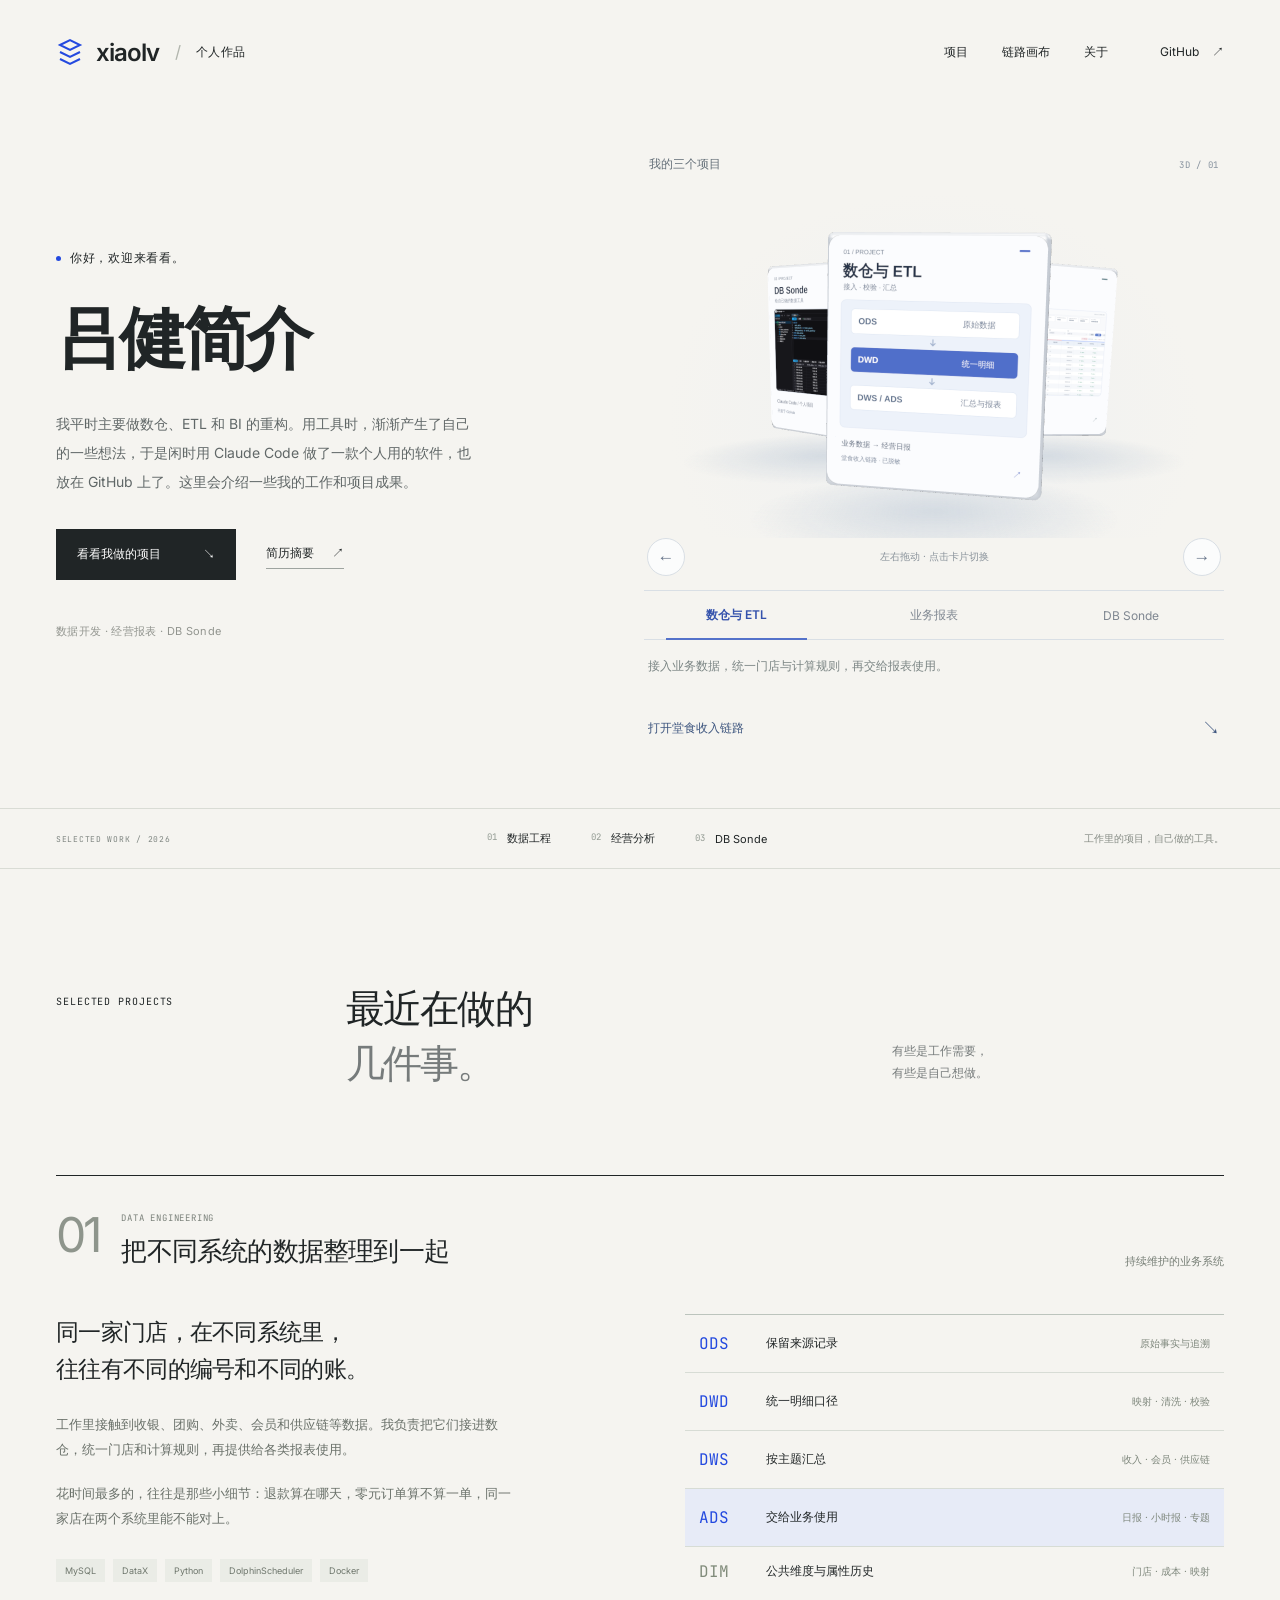
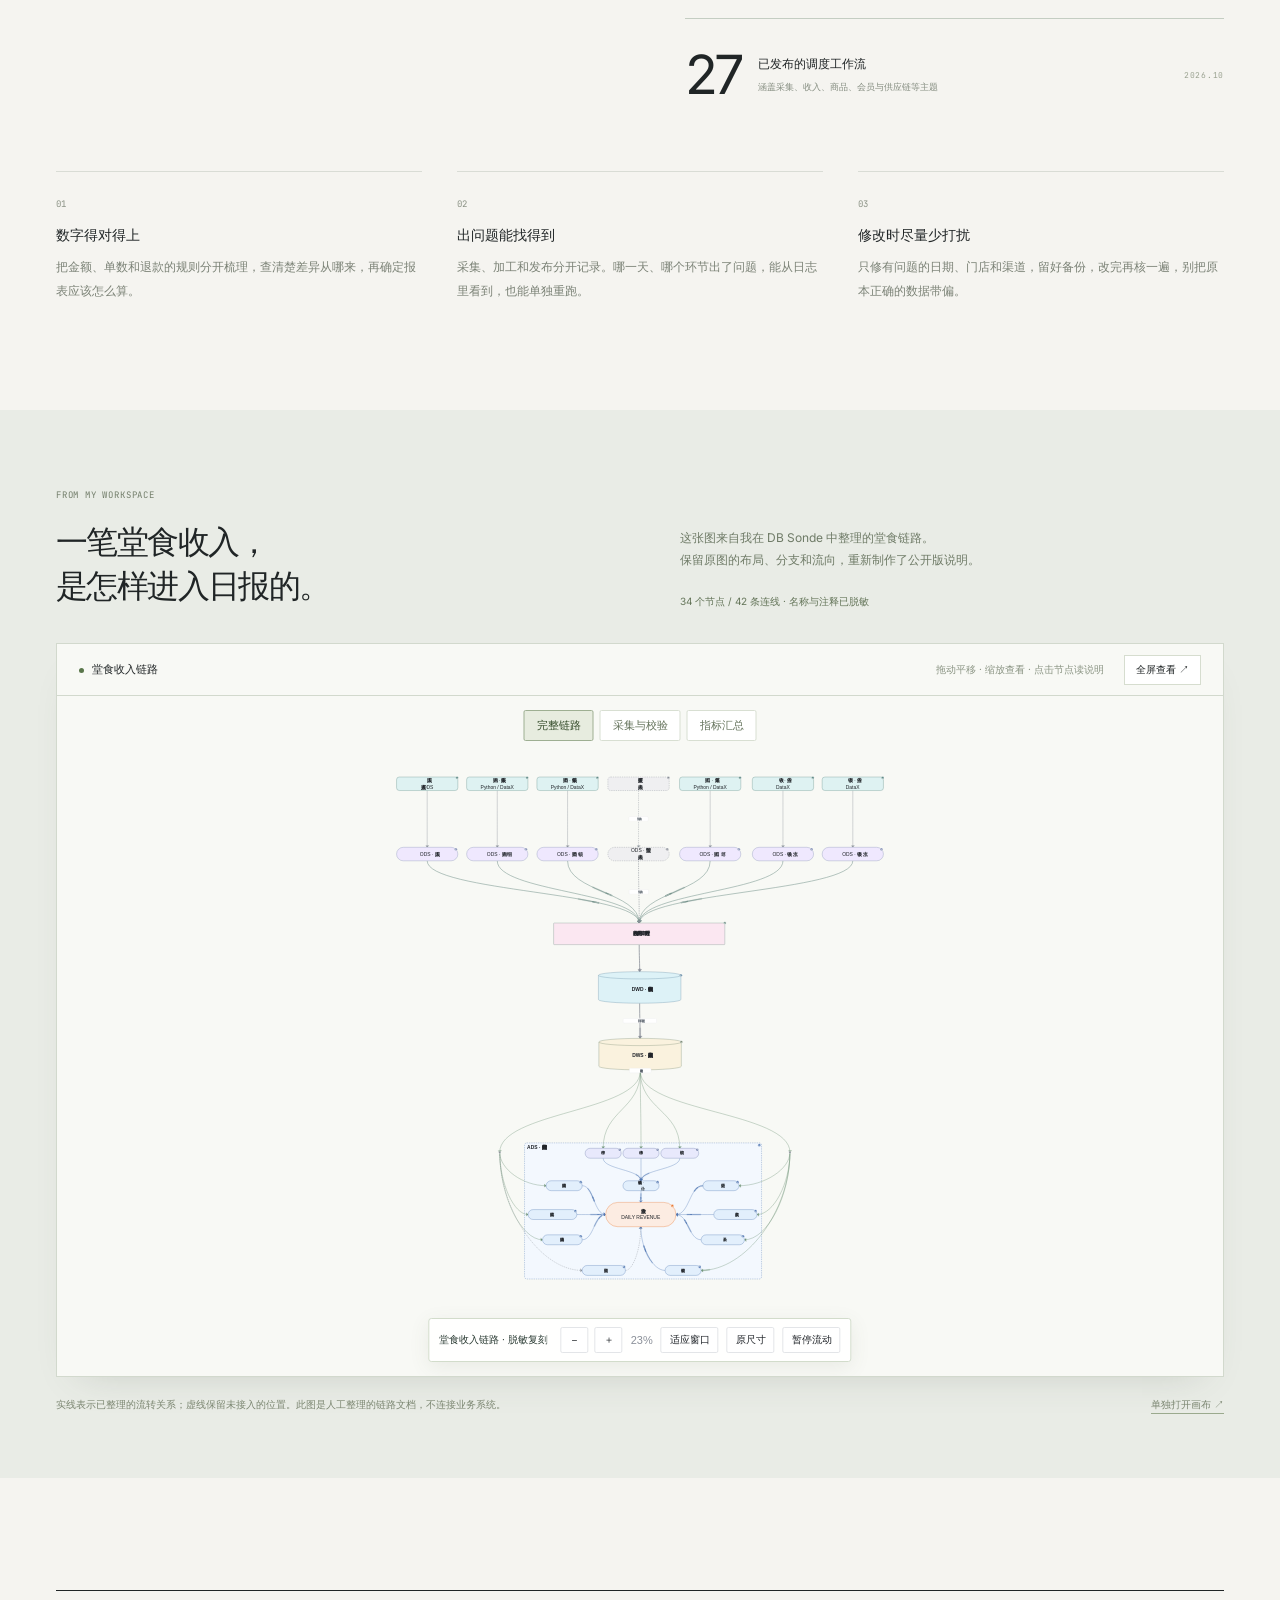
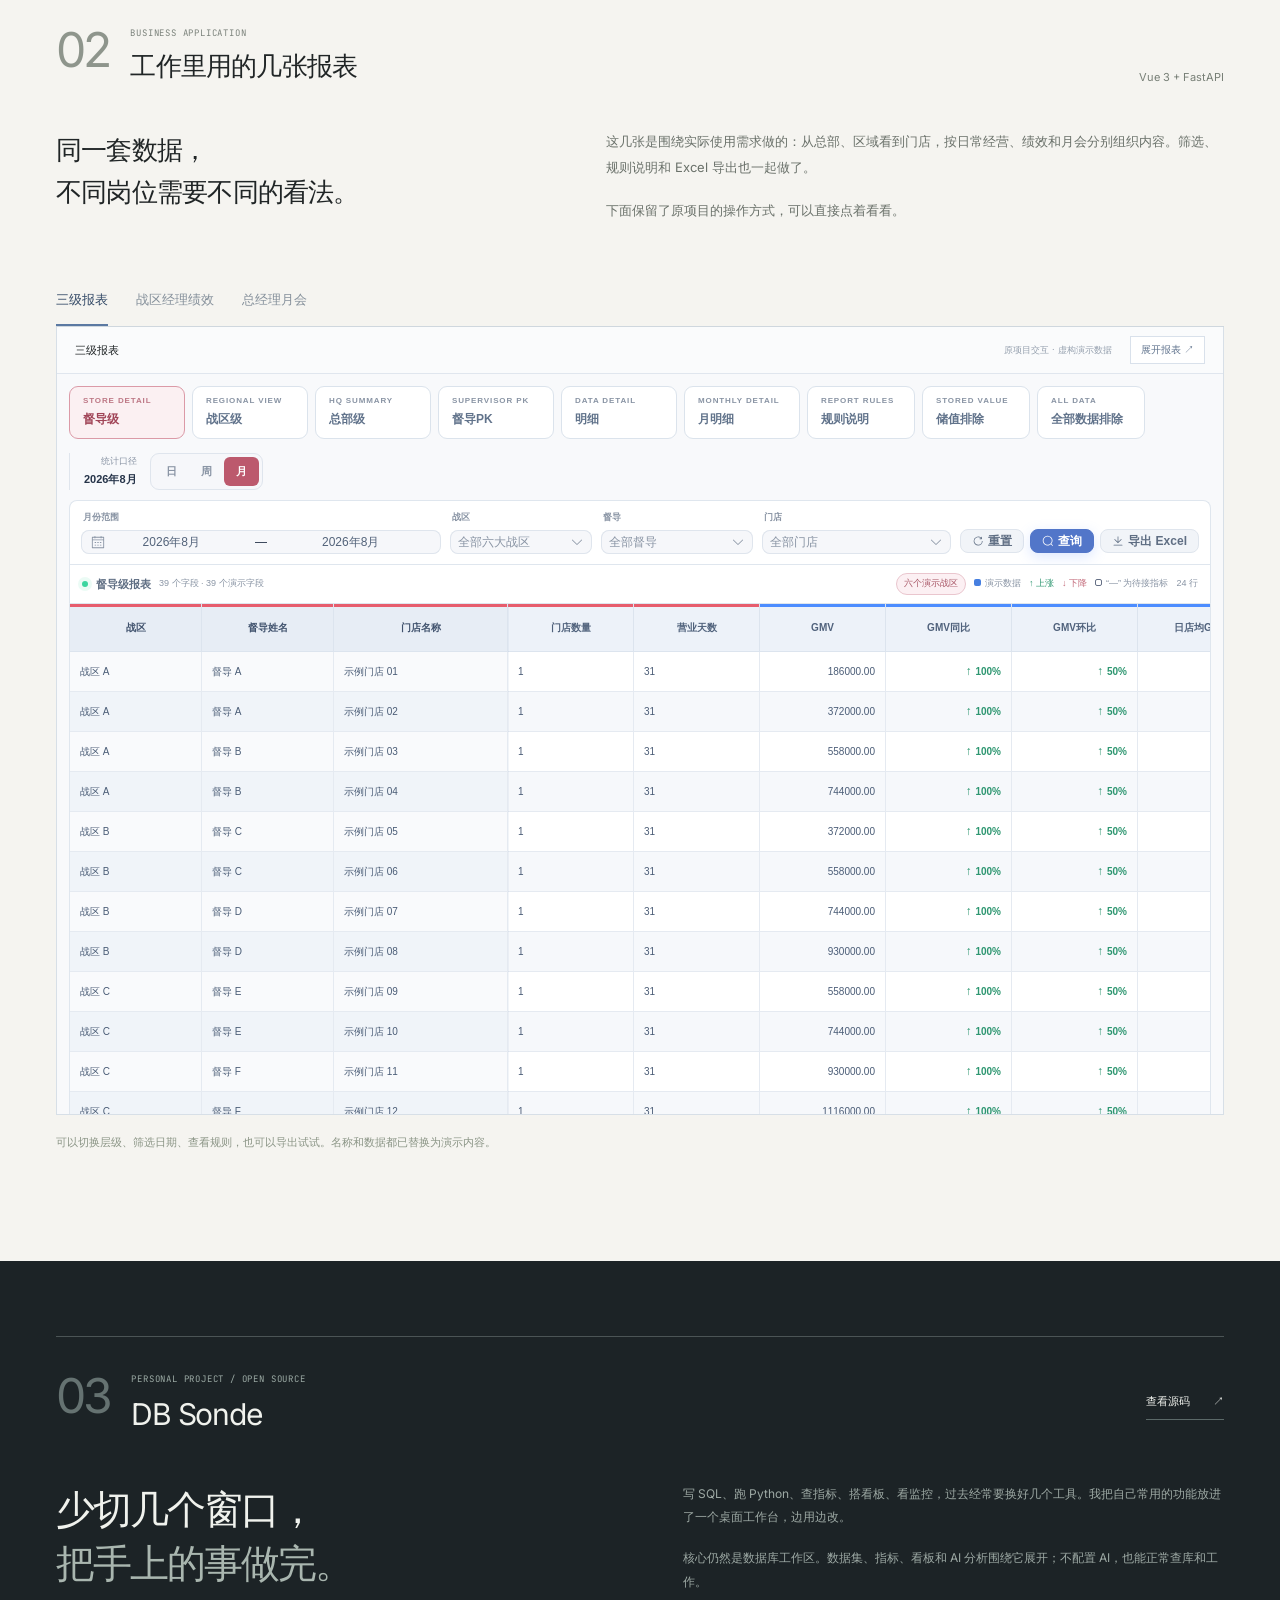
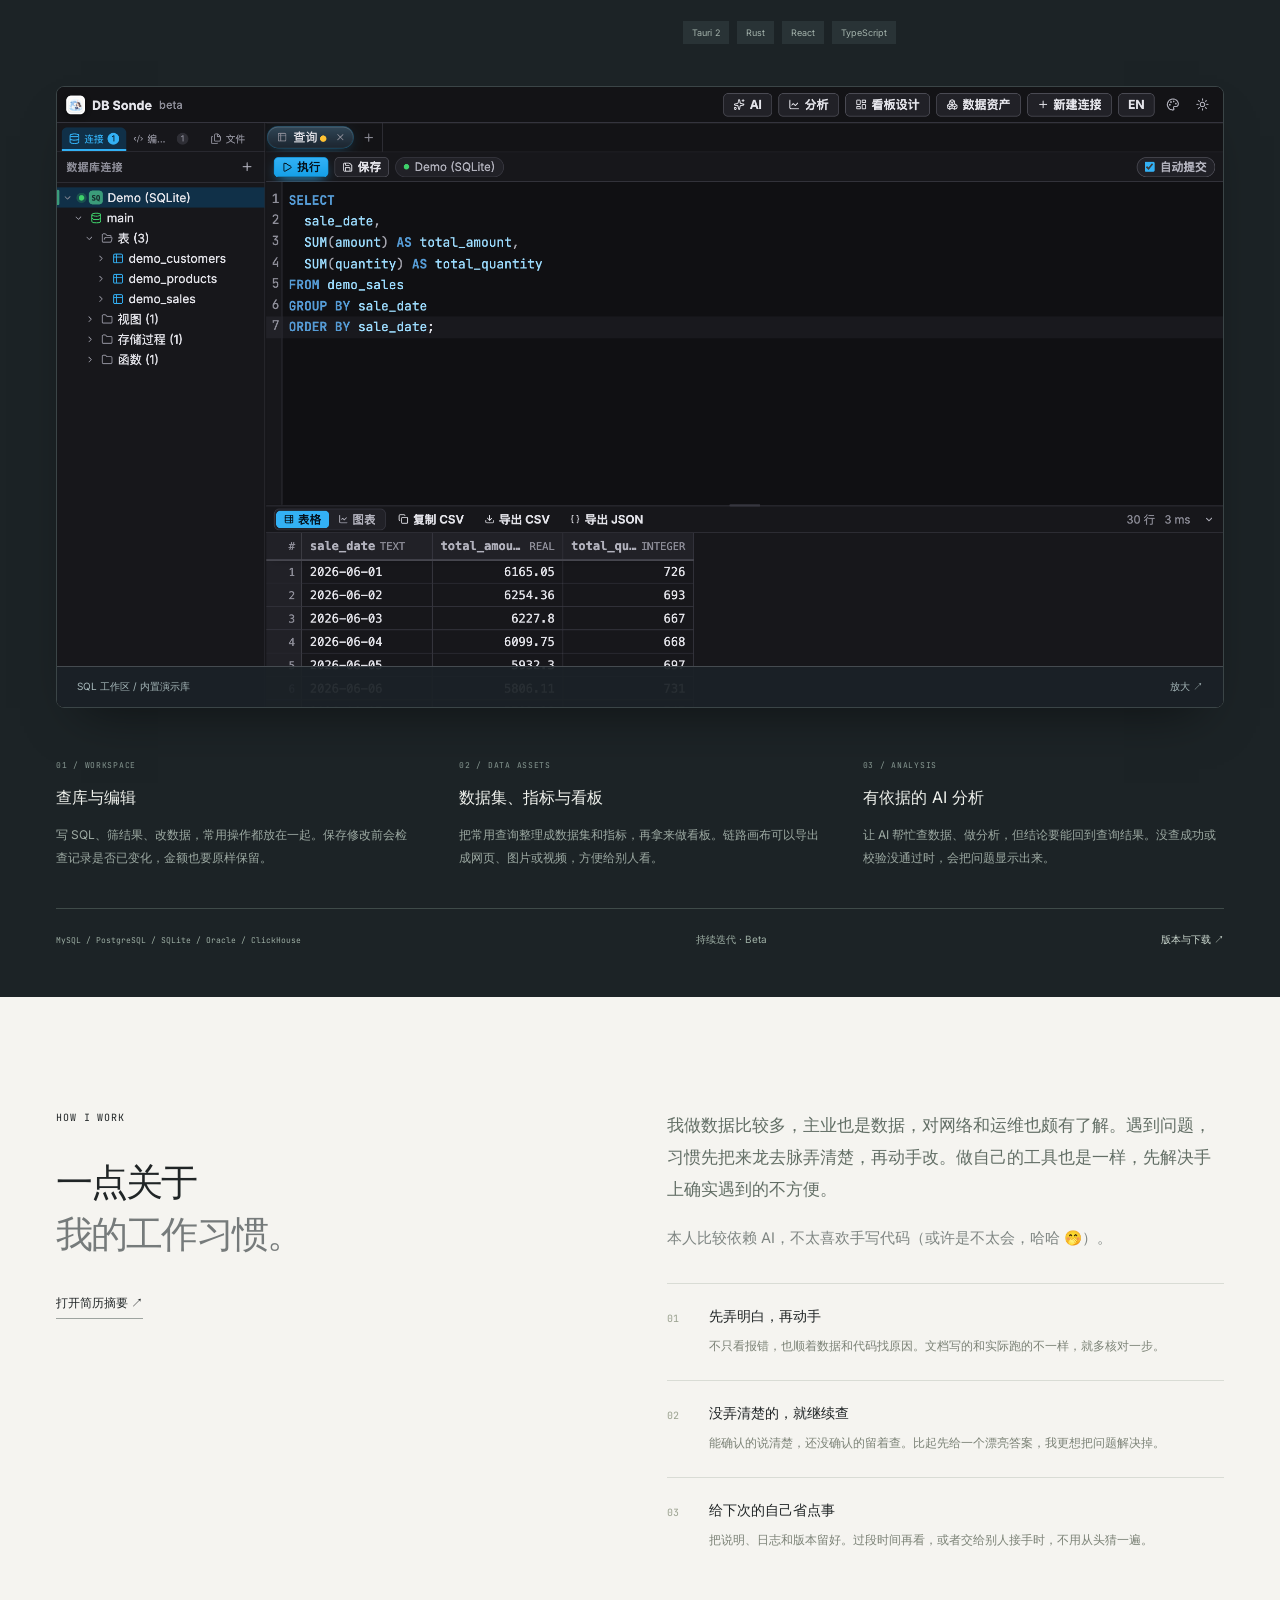
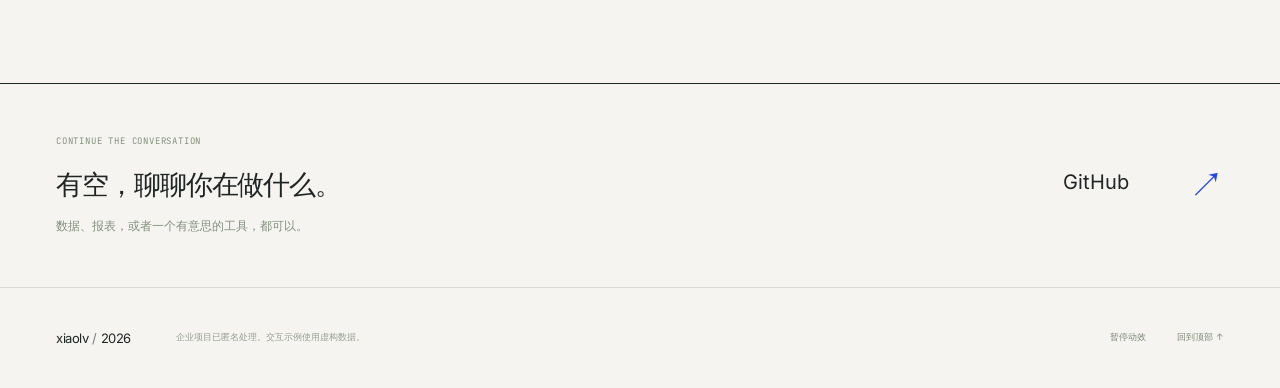
==== commit edf245e6: "Publish refreshed portfolio with crisp 3D project showcase" ====
--- a/index.html
+++ b/index.html
@@ -1,92 +1,93 @@
 <!doctype html>
 <html lang="zh-CN">
 <head>
-  <meta charset="UTF-8">
-  <meta name="viewport" content="width=device-width, initial-scale=1.0">
-  <meta name="description" content="数据工程与产品开发作品集：多源 ETL、分层数仓、经营分析平台与 DB Sonde。">
-  <meta name="theme-color" content="#f6f7f5">
-  <title>个人作品 · 数据工程与应用开发</title>
-  <link rel="icon" type="image/svg+xml" href="data:image/svg+xml,%3Csvg xmlns='http://www.w3.org/2000/svg' viewBox='0 0 32 32'%3E%3Crect width='32' height='32' rx='7' fill='%231c2927'/%3E%3Cpath d='M8 9h7v5H8zm9 9h7v5h-7z' fill='%23cef478'/%3E%3Cpath d='M15 11h6v7M11 14v6h6' fill='none' stroke='%23cef478'/%3E%3C/svg%3E">
-  <link rel="stylesheet" href="style.css?v=e6ba15549348">
-  <script src="main.js?v=dd41901317aa" defer></script>
+  <meta charset="UTF-8"><meta name="viewport" content="width=device-width, initial-scale=1.0">
+  <meta name="description" content="吕健的个人简介。数仓、ETL、BI 重构，以及用 Claude Code 制作的个人工具 DB Sonde。">
+  <meta name="theme-color" content="#f5f4f0"><title>吕健简介</title>
+  <link rel="icon" type="image/svg+xml" href="assets/favicon.svg">
+  <link rel="preload" href="assets/inter-regular.woff2" as="font" type="font/woff2" crossorigin>
+  <link rel="stylesheet" href="style.css"><script src="main.js" defer></script>
 </head>
 <body>
-<a class="skip-link" href="#main">跳转到正文</a>
-<div class="reading-progress" aria-hidden="true"></div>
-<header class="site-header">
-  <a class="wordmark" href="#top" aria-label="返回首页"><span class="brand-icon" aria-hidden="true">d<span>p</span></span><span>个人作品<span class="wordmark-sub">PORTFOLIO / 2026</span></span></a>
-  <nav aria-label="主导航"><a href="#work">项目 <span>03</span></a><a href="#capabilities">技术栈</a><a href="https://github.com/xiaolv-home/DB-Sonde" target="_blank" rel="noopener noreferrer">GitHub <span class="nav-arrow">↗</span></a></nav>
+<a class="skip" href="#main">跳到正文</a><div class="reading-progress" aria-hidden="true"></div>
+<header class="header wrap">
+  <a class="brand" href="#top" aria-label="xiaolv 首页"><svg width="28" height="28" viewBox="0 0 28 28" aria-hidden="true"><path d="m4 7 10-5 10 5-10 5Zm0 7 10 5 10-5M4 21l10 5 10-5" fill="none" stroke="currentColor" stroke-width="2"/></svg>xiaolv<span class="brand-slash">/</span><span class="brand-caption">个人作品</span></a>
+  <nav aria-label="主导航"><a href="#work">项目</a><a href="#lineage">链路画布</a><a href="#about">关于</a><a class="nav-github" href="https://github.com/xiaolv-home/DB-Sonde" target="_blank" rel="noopener noreferrer">GitHub <span>↗</span></a></nav>
 </header>
 <main id="main">
-  <section class="hero page-width" id="top">
+  <section class="hero wrap" id="top">
     <div class="hero-copy">
-      <p class="eyebrow enter">DATA ENGINEERING / SOFTWARE DEVELOPMENT</p>
-      <h1 class="enter delay-1">数据工程，<br>应用开发<span class="accent-period">。</span></h1>
-      <p class="hero-intro enter delay-2">ETL 与 MySQL 数仓、经营报表、DB Sonde。</p>
-      <div class="hero-actions enter delay-3"><a class="button primary" href="#work">项目作品 <span>↘</span></a><a class="text-link" href="https://github.com/xiaolv-home/DB-Sonde" target="_blank" rel="noopener noreferrer">GitHub <span>↗</span></a></div>
+      <p class="eyebrow"><span class="live-dot"></span>你好，欢迎来看看。</p>
+      <h1>吕健简介</h1>
+      <p class="hero-intro">我平时主要做数仓、ETL 和 BI 的重构。用工具时，渐渐产生了自己的一些想法，于是闲时用 Claude Code 做了一款个人用的软件，也放在 GitHub 上了。这里会介绍一些我的工作和项目成果。</p>
+      <div class="hero-actions"><a class="button primary" href="#work">看看我做的项目 <span>↘</span></a><a class="text-link" href="resume.html" target="_blank">简历摘要 <span>↗</span></a></div>
+      <p class="hero-footnote">数据开发 · 经营报表 · DB Sonde</p>
     </div>
-    <div class="hero-system enter delay-2">
-      <div class="system-caption"><span class="mono">DATA ARCHITECTURE</span><span>数仓架构</span></div>
-      <div class="system-map" aria-label="业务数据经采集进入 ODS、DWD、DWS、ADS 数仓，由公共维度统一门店映射，供经营报表、分析看板与数据工具使用">
-        <div class="source-row"><span>交易订单</span><span>会员行为</span><span>供应链</span><span>评价稽核</span></div>
-        <div class="ingest-line"><span class="mono">EXTRACT · TRANSFORM · LOAD</span><span class="flow-particle"></span></div>
-        <div class="warehouse-stack">
-          <div class="warehouse-row"><span class="layer-number">01</span><strong>ODS</strong><span>保留原始事实</span><span class="layer-code">SOURCE</span></div>
-          <div class="warehouse-row"><span class="layer-number">02</span><strong>DWD</strong><span>统一明细口径</span><span class="layer-code">DETAIL</span></div>
-          <div class="warehouse-row"><span class="layer-number">03</span><strong>DWS</strong><span>沉淀主题汇总</span><span class="layer-code">SERVICE</span></div>
-          <div class="warehouse-row row-active"><span class="layer-number">04</span><strong>ADS</strong><span>面向业务应用</span><span class="layer-code">APPLICATION</span></div>
-        </div>
-        <div class="dimension-rail"><span class="mono">DIM</span><span>统一门店 · 渠道 · 商品 · 会员</span></div>
-        <div class="output-line" aria-hidden="true"><span></span><span></span><span></span></div>
-        <div class="system-outputs"><span>经营报表</span><span>分析看板</span><span>数据工具</span></div>
+    <aside class="project-deck" aria-label="3D 项目展台">
+      <div class="deck-heading"><span>我的三个项目</span><span class="deck-badge">3D / <span id="deck-counter">01</span></span></div>
+      <div class="deck-stage" id="deck-stage" tabindex="0" role="group" aria-label="立体项目展台。左右拖动或使用左右方向键切换项目，按 Enter 查看选中的项目。">
+        <div class="deck-fallback" aria-hidden="true"><div>数仓与 ETL</div><div>业务报表</div><div>DB Sonde</div></div>
       </div>
-      <div class="system-bottom"><span class="crosshair">+</span><span class="mono">ODS / DWD / DWS / ADS + DIM</span><span class="crosshair">+</span></div>
-    </div>
+      <div class="deck-controls"><button type="button" id="deck-prev" aria-label="上一个项目">←</button><span>左右拖动 · 点击卡片切换</span><button type="button" id="deck-next" aria-label="下一个项目">→</button></div>
+      <div class="deck-tabs" role="tablist" aria-label="选择立体展台上的项目">
+        <button type="button" id="deck-tab-data" role="tab" aria-selected="true" aria-controls="deck-data">数仓与 ETL</button>
+        <button type="button" id="deck-tab-reports" role="tab" aria-selected="false" aria-controls="deck-reports" tabindex="-1">业务报表</button>
+        <button type="button" id="deck-tab-sonde" role="tab" aria-selected="false" aria-controls="deck-sonde" tabindex="-1">DB Sonde</button>
+      </div>
+      <div class="deck-panel" id="deck-data" role="tabpanel" aria-labelledby="deck-tab-data">
+        <p>接入业务数据，统一门店与计算规则，再交给报表使用。</p><a href="#lineage">打开堂食收入链路 <span aria-hidden="true">↘</span></a>
+      </div>
+      <div class="deck-panel" id="deck-reports" role="tabpanel" aria-labelledby="deck-tab-reports" hidden>
+        <p>三级报表、经营绩效和月会。筛选、规则说明和导出都可以试。</p><a href="#reporting">操作原版报表演示 <span aria-hidden="true">↘</span></a>
+      </div>
+      <div class="deck-panel" id="deck-sonde" role="tabpanel" aria-labelledby="deck-tab-sonde" hidden>
+        <p>用 Claude Code 给自己做的数据工具，边用边改，也放在了 GitHub。</p><a href="#sonde">看看 DB Sonde <span aria-hidden="true">↘</span></a>
+      </div>
+      <span class="sr-only" id="deck-live" aria-live="polite"></span>
+    </aside>
   </section>
+  <div class="index-strip wrap"><span class="mono">SELECTED WORK / 2026</span><a href="#warehouse"><b>01</b>数据工程</a><a href="#reporting"><b>02</b>经营分析</a><a href="#sonde"><b>03</b>DB Sonde</a><span class="index-end">工作里的项目，自己做的工具。</span></div>
 
-  <div class="index-strip page-width enter delay-3"><span class="index-label mono">INDEX</span><a href="#warehouse"><span class="mono">01</span> ETL 与数仓</a><a href="#reporting"><span class="mono">02</span> 经营报表</a><a href="#sonde"><span class="mono">03</span> DB Sonde</a><span class="scroll-note mono">2026 / SELECTED WORK</span></div>
-
-  <section class="work-section page-width" id="work">
-    <div class="section-heading reveal"><div><p class="eyebrow">SELECTED WORK</p><h2>项目作品<span class="section-count"> / 03</span></h2></div></div>
-
-    <article class="project warehouse-project reveal" id="warehouse">
-      <div class="project-info"><div class="project-overline"><span class="mono">01 / DATA FOUNDATION</span><span class="project-type">数据工程</span></div><h3>ETL 与 MySQL 数仓</h3><p class="project-description">独立支撑 <strong class="inline-number">500+</strong> 家门店的数据工作。</p><div class="tags"><span>MySQL</span><span>DataX</span><span>Python</span><span>DolphinScheduler</span></div><dl class="project-facts"><div><dt>建模</dt><dd>ODS → DWD → DWS → ADS + DIM</dd></div><div><dt>治理</dt><dd>统一门店映射、渠道对账、定向回补</dd></div><div><dt>服务</dt><dd>门店经营、会员行为、供应链与评价分析</dd></div></dl><div class="project-note dataset-note"><span>数据集整合</span><span class="number-change"><span class="number-before">31</span><span class="change-arrow" aria-hidden="true">→</span><strong>8</strong><span class="number-unit">个</span></span></div></div>
-      <div class="warehouse-visual project-visual">
-        <div class="visual-topline"><span class="mono">WAREHOUSE / ARCHITECTURE</span><span class="visual-note source-count"><strong>10+</strong> 数据源</span></div>
-        <div class="domain-network">
-          <div class="network-sources"><span>收银 / 团购</span><span>外卖 / 评价</span><span>会员 / 储值</span><span>供应链 / 稽核</span></div>
-          <svg class="network-lines" viewBox="0 0 440 95" preserveAspectRatio="none" aria-hidden="true"><path d="M45 0V25Q45 40 65 40H200Q220 40 220 60V95M162 0V40M278 0V40M395 0V25Q395 40 375 40H220"/><path class="moving-line" d="M45 0V25Q45 40 65 40H200Q220 40 220 60V95"/></svg>
-          <div class="model-core"><span class="model-eyebrow mono">UNIFIED DATA MODEL</span><strong>统一数据模型</strong><div><span>门店</span><i>×</i><span>日期</span><i>×</i><span>渠道</span></div></div>
-          <div class="model-connector" aria-hidden="true"></div>
-          <div class="data-marts"><div><span class="mono">SALES</span><strong>经营交易</strong></div><div><span class="mono">MEMBER</span><strong>会员行为</strong></div><div><span class="mono">SUPPLY</span><strong>供应链</strong></div></div>
-        </div>
-        <div class="visual-footer"><span>多源接入</span><span>统一维度</span><span>分层加工</span><span>业务复用</span></div>
+  <section class="work wrap section" id="work">
+    <div class="section-head"><p class="eyebrow">SELECTED PROJECTS</p><h2>最近在做的<br><span class="muted">几件事。</span></h2><p class="section-intro">有些是工作需要，<br>有些是自己想做。</p></div>
+    <article class="project" id="warehouse">
+      <div class="project-heading"><span class="project-number">01</span><div><p class="eyebrow">DATA ENGINEERING</p><h3>把不同系统的数据整理到一起</h3></div><span class="project-category">持续维护的业务系统</span></div>
+      <div class="project-body">
+        <div class="project-narrative"><p class="lead">同一家门店，在不同系统里，<br>往往有不同的编号和不同的账。</p><p>工作里接触到收银、团购、外卖、会员和供应链等数据。我负责把它们接进数仓，统一门店和计算规则，再提供给各类报表使用。</p><p>花时间最多的，往往是那些小细节：退款算在哪天，零元订单算不算一单，同一家店在两个系统里能不能对上。</p><div class="tech-list"><span>MySQL</span><span>DataX</span><span>Python</span><span>DolphinScheduler</span><span>Docker</span></div></div>
+        <div class="warehouse-details"><div class="warehouse-stack"><div><b>ODS</b><span>保留来源记录</span><small>原始事实与追溯</small></div><div><b>DWD</b><span>统一明细口径</span><small>映射 · 清洗 · 校验</small></div><div><b>DWS</b><span>按主题汇总</span><small>收入 · 会员 · 供应链</small></div><div><b>ADS</b><span>交给业务使用</span><small>日报 · 小时报 · 专题</small></div><div class="dim-row"><b>DIM</b><span>公共维度与属性历史</span><small>门店 · 成本 · 映射</small></div></div><div class="verified-stat"><strong>27</strong><div>已发布的调度工作流<span>涵盖采集、收入、商品、会员与供应链等主题</span></div><span class="mono">2026.10</span></div></div>
       </div>
-    </article>
-
-    <article class="report-showcase reveal" id="reporting">
-      <div class="showcase-heading"><div><p class="eyebrow">02 / BUSINESS INTELLIGENCE</p><h3>经营报表</h3><p class="concise-description"><strong class="inline-number">96</strong> 项经营指标</p></div><div class="report-heading-detail"><div class="response-time"><span class="response-label">首屏加载</span><span class="number-change"><span class="number-before">79.7<small>秒</small></span><span class="change-arrow" aria-hidden="true">→</span><strong>3.2<small>秒</small></strong></span></div><div class="tags"><span>Vue 3</span><span>FastAPI</span><span>ECharts</span><span>Excel</span></div></div></div>
-      <div class="report-tabs" role="tablist" aria-label="交互报表"><button id="tab-levels" role="tab" aria-selected="true" aria-controls="report-panel" data-report="levels">三级报表</button><button id="tab-performance" role="tab" aria-selected="false" aria-controls="report-panel" tabindex="-1" data-report="performance">战区经理绩效</button><button id="tab-monthly" role="tab" aria-selected="false" aria-controls="report-panel" tabindex="-1" data-report="monthly">总经理月会</button></div>
-      <div class="report-demo-shell" id="report-panel" role="tabpanel" aria-labelledby="tab-levels">
-        <div class="report-demo-toolbar"><span id="demo-title">三级报表</span><div><span class="demo-data-label">演示数据</span><button id="report-expand" type="button" aria-expanded="false" aria-controls="report-frames">展开 ↗</button></div></div>
-        <div id="report-frames" class="report-frames">
-          <iframe id="frame-levels" title="三级报表交互演示" data-view="levels" loading="lazy" sandbox="allow-scripts allow-same-origin allow-downloads" referrerpolicy="no-referrer"></iframe>
-          <iframe id="frame-performance" title="战区经理绩效交互演示" data-view="performance" loading="lazy" sandbox="allow-scripts allow-same-origin allow-downloads" referrerpolicy="no-referrer" hidden></iframe>
-          <iframe id="frame-monthly" title="总经理月会交互演示" data-view="monthly" loading="lazy" sandbox="allow-scripts allow-same-origin allow-downloads" referrerpolicy="no-referrer" hidden></iframe>
-        </div>
-      </div>
-      <div class="screenshot-caption"><p class="component-time">单组件加载 <span>70 秒</span><span class="change-arrow" aria-hidden="true">→</span><strong>1 秒以内</strong></p><span>名称与数据均为虚构</span></div>
-    </article>
-
-    <article class="sonde-project reveal" id="sonde">
-      <div class="sonde-heading"><div><p class="eyebrow">03 / OPEN SOURCE</p><h3><img src="assets/sonde.png" width="44" height="44" alt="">DB Sonde</h3></div><a class="github-button" href="https://github.com/xiaolv-home/DB-Sonde" target="_blank" rel="noopener noreferrer"><svg viewBox="0 0 24 24" width="17" height="17" aria-hidden="true"><path fill="currentColor" d="M12 .7a11.5 11.5 0 0 0-3.64 22.4c.58.1.79-.25.79-.56v-2.22c-3.22.7-3.9-1.37-3.9-1.37-.52-1.34-1.29-1.7-1.29-1.7-1.06-.73.08-.72.08-.72 1.17.08 1.79 1.2 1.79 1.2 1.04 1.78 2.72 1.27 3.38.98.11-.75.41-1.27.74-1.56-2.58-.29-5.29-1.29-5.29-5.73 0-1.27.45-2.31 1.2-3.13-.12-.29-.52-1.48.11-3.09 0 0 .98-.32 3.16 1.2a10.94 10.94 0 0 1 5.76 0c2.18-1.52 3.16-1.2 3.16-1.2.63 1.61.23 2.8.11 3.09.75.82 1.2 1.86 1.2 3.13 0 4.45-2.72 5.43-5.31 5.72.42.36.79 1.06.79 2.14v3.26c0 .31.21.67.8.55A11.5 11.5 0 0 0 12 .7Z"/></svg>GitHub <span>↗</span></a></div>
-      <div class="sonde-grid"><div class="sonde-copy"><p class="sonde-subtitle">桌面数据库客户端</p><ul class="feature-list"><li>SQL 编辑与数据管理</li><li>指标、看板与数据血缘<span class="lineage-count"><strong>939</strong> 个节点<span class="lineage-divider">/</span><strong>996</strong> 条链路</span></li><li>AI 分析与 Python 工作台</li><li>ETL 与 DolphinScheduler 接入</li></ul><div class="tags dark-tags"><span>Tauri 2</span><span>Rust</span><span>React</span><span>TypeScript</span></div><p class="engine-list">MySQL / PostgreSQL / SQLite<br>Oracle / ClickHouse</p></div><div class="sonde-screenshot"><button class="image-expand" type="button" data-lightbox="assets/sonde-workspace.png" data-caption="DB Sonde · SQL 工作区 / 内置演示库" aria-label="放大 Sonde 工作区截图"><img src="assets/sonde-workspace.png" width="2250" height="1350" alt="DB Sonde 实际 SQL 工作区，内置 SQLite 演示库"><span class="expand-hint">查看大图 ↗</span></button><p>原界面 · 内置演示库</p></div></div>
+      <div class="engineering-notes"><div><span class="note-index">01</span><h4>数字得对得上</h4><p>把金额、单数和退款的规则分开梳理，查清楚差异从哪来，再确定报表应该怎么算。</p></div><div><span class="note-index">02</span><h4>出问题能找得到</h4><p>采集、加工和发布分开记录。哪一天、哪个环节出了问题，能从日志里看到，也能单独重跑。</p></div><div><span class="note-index">03</span><h4>修改时尽量少打扰</h4><p>只修有问题的日期、门店和渠道，留好备份，改完再核一遍，别把原本正确的数据带偏。</p></div></div>
     </article>
   </section>
 
-  <section class="stack-section page-width reveal" id="capabilities"><p class="eyebrow">TECH STACK</p><div class="stack-row"><h2>技术栈</h2><div class="stack-groups"><div><span>数据</span><p>SQL · MySQL · DataX · Python · DolphinScheduler</p></div><div><span>应用</span><p>Vue · React · TypeScript · FastAPI · Rust · Tauri</p></div></div></div></section>
+  <section class="lineage-section" id="lineage"><div class="wrap">
+    <div class="lineage-heading"><div><p class="eyebrow">FROM MY WORKSPACE</p><h2>一笔堂食收入，<br>是怎样进入日报的。</h2></div><div><p>这张图来自我在 DB Sonde 中整理的堂食链路。<br>保留原图的布局、分支和流向，重新制作了公开版说明。</p><span class="privacy-label">34 个节点 / 42 条连线 · 名称与注释已脱敏</span></div></div>
+    <div class="canvas-shell"><div class="canvas-toolbar"><span><i class="canvas-dot"></i>堂食收入链路</span><div><span class="desktop-only">拖动平移 · 缩放查看 · 点击节点读说明</span><button id="canvas-expand" type="button">全屏查看 ↗</button></div></div><iframe id="lineage-frame" src="lineage/index.html" title="堂食收入链路脱敏复刻，可缩放、拖动和查看节点注释" loading="lazy" sandbox="allow-scripts allow-same-origin allow-downloads"></iframe></div>
+    <div class="canvas-caption"><span>实线表示已整理的流转关系；虚线保留未接入的位置。此图是人工整理的链路文档，不连接业务系统。</span><a href="lineage/index.html" target="_blank">单独打开画布 ↗</a></div>
+  </div></section>
+
+  <section class="wrap section report-section" id="reporting">
+    <article class="project">
+      <div class="project-heading"><span class="project-number">02</span><div><p class="eyebrow">BUSINESS APPLICATION</p><h3>工作里用的几张报表</h3></div><span class="project-category">Vue 3 + FastAPI</span></div>
+      <div class="report-description"><p class="lead">同一套数据，<br>不同岗位需要不同的看法。</p><div><p>这几张是围绕实际使用需求做的：从总部、区域看到门店，按日常经营、绩效和月会分别组织内容。筛选、规则说明和 Excel 导出也一起做了。</p><p>下面保留了原项目的操作方式，可以直接点着看看。</p></div></div>
+      <div class="original-report-tabs" role="tablist" aria-label="项目报表"><button id="tab-levels" role="tab" aria-selected="true" aria-controls="original-report-panel" data-report="levels">三级报表</button><button id="tab-performance" role="tab" aria-selected="false" aria-controls="original-report-panel" tabindex="-1" data-report="performance">战区经理绩效</button><button id="tab-monthly" role="tab" aria-selected="false" aria-controls="original-report-panel" tabindex="-1" data-report="monthly">总经理月会</button></div>
+      <div class="original-report-shell" id="original-report-panel" role="tabpanel" aria-labelledby="tab-levels"><div class="original-report-toolbar"><span id="original-report-title">三级报表</span><div><span>原项目交互 · 虚构演示数据</span><button id="report-expand" type="button" aria-expanded="false">展开报表 ↗</button></div></div><div class="original-report-frames"><iframe id="frame-levels" title="三级报表原项目交互演示" data-report-frame="levels" loading="lazy" sandbox="allow-scripts allow-same-origin allow-downloads"></iframe><iframe id="frame-performance" title="战区经理绩效原项目交互演示" data-report-frame="performance" loading="lazy" sandbox="allow-scripts allow-same-origin allow-downloads" hidden></iframe><iframe id="frame-monthly" title="总经理月会原项目交互演示" data-report-frame="monthly" loading="lazy" sandbox="allow-scripts allow-same-origin allow-downloads" hidden></iframe></div></div><p class="original-report-caption">可以切换层级、筛选日期、查看规则，也可以导出试试。名称和数据都已替换为演示内容。</p>
+    </article>
+  </section>
+
+  <section class="sonde-section" id="sonde"><div class="wrap">
+    <div class="project-heading"><span class="project-number">03</span><div><p class="eyebrow">PERSONAL PROJECT / OPEN SOURCE</p><h3>DB Sonde</h3></div><a class="sonde-source" href="https://github.com/xiaolv-home/DB-Sonde" target="_blank" rel="noopener noreferrer">查看源码 <span>↗</span></a></div>
+    <div class="sonde-intro"><h2>少切几个窗口，<br><span>把手上的事做完。</span></h2><div><p>写 SQL、跑 Python、查指标、搭看板、看监控，过去经常要换好几个工具。我把自己常用的功能放进了一个桌面工作台，边用边改。</p><p>核心仍然是数据库工作区。数据集、指标、看板和 AI 分析围绕它展开；不配置 AI，也能正常查库和工作。</p><div class="tech-list"><span>Tauri 2</span><span>Rust</span><span>React</span><span>TypeScript</span></div></div></div>
+    <button class="sonde-image" id="sonde-image-open" aria-label="放大 DB Sonde 工作区演示截图"><img src="assets/sonde-workspace.png" width="2250" height="1350" alt="DB Sonde SQL 工作区，使用内置 SQLite 演示库" loading="lazy"><span>SQL 工作区 / 内置演示库 <b>放大 ↗</b></span></button>
+    <div class="sonde-features"><div><span class="mono">01 / WORKSPACE</span><h4>查库与编辑</h4><p>写 SQL、筛结果、改数据，常用操作都放在一起。保存修改前会检查记录是否已变化，金额也要原样保留。</p></div><div><span class="mono">02 / DATA ASSETS</span><h4>数据集、指标与看板</h4><p>把常用查询整理成数据集和指标，再拿来做看板。链路画布可以导出成网页、图片或视频，方便给别人看。</p></div><div><span class="mono">03 / ANALYSIS</span><h4>有依据的 AI 分析</h4><p>让 AI 帮忙查数据、做分析，但结论要能回到查询结果。没查成功或校验没通过时，会把问题显示出来。</p></div></div>
+    <div class="sonde-bottom"><span>MySQL / PostgreSQL / SQLite / Oracle / ClickHouse</span><span>持续迭代 · Beta</span><a href="https://github.com/xiaolv-home/DB-Sonde/releases" target="_blank" rel="noopener noreferrer">版本与下载 ↗</a></div>
+  </div></section>
+
+  <section class="about wrap section" id="about"><div><p class="eyebrow">HOW I WORK</p><h2>一点关于<br><span class="muted">我的工作习惯。</span></h2><a class="text-link" href="resume.html" target="_blank">打开简历摘要 ↗</a></div><div class="about-body"><p class="about-lead">我做数据比较多，主业也是数据，对网络和运维也颇有了解。遇到问题，习惯先把来龙去脉弄清楚，再动手改。做自己的工具也是一样，先解决手上确实遇到的不方便。<span class="about-aside">本人比较依赖 AI，不太喜欢手写代码（或许是不太会，哈哈 🤭）。</span></p><div class="about-item"><span>01</span><div><h4>先弄明白，再动手</h4><p>不只看报错，也顺着数据和代码找原因。文档写的和实际跑的不一样，就多核对一步。</p></div></div><div class="about-item"><span>02</span><div><h4>没弄清楚的，就继续查</h4><p>能确认的说清楚，还没确认的留着查。比起先给一个漂亮答案，我更想把问题解决掉。</p></div></div><div class="about-item"><span>03</span><div><h4>给下次的自己省点事</h4><p>把说明、日志和版本留好。过段时间再看，或者交给别人接手时，不用从头猜一遍。</p></div></div></div></section>
+  <section class="contact wrap"><div><p class="eyebrow">CONTINUE THE CONVERSATION</p><h2>有空，聊聊你在做什么。</h2><p>数据、报表，或者一个有意思的工具，都可以。</p></div><a href="https://github.com/xiaolv-home" target="_blank" rel="noopener noreferrer" aria-label="访问 xiaolv 的 GitHub 主页">GitHub <span>↗</span></a></section>
 </main>
-<footer class="site-footer page-width"><span class="footer-mark">PORTFOLIO / 2026</span><button id="motion-toggle" type="button" aria-pressed="false">动效：开启</button><a href="https://github.com/xiaolv-home/DB-Sonde" target="_blank" rel="noopener noreferrer">GitHub ↗</a><a href="#top">顶部 ↑</a></footer>
-<dialog id="image-dialog" aria-labelledby="dialog-caption"><div class="dialog-toolbar"><p id="dialog-caption"></p><button type="button" id="close-dialog" aria-label="关闭大图">关闭 ×</button></div><div class="dialog-image-wrap"><img id="dialog-image" alt=""></div></dialog>
-</body>
-</html>
+<footer class="footer wrap"><span>xiaolv <span class="muted">/</span> 2026</span><p>企业项目已匿名处理。交互示例使用虚构数据。</p><button id="motion-toggle" type="button" aria-pressed="false">暂停动效</button><a href="#top">回到顶部 ↑</a></footer>
+<dialog id="image-dialog" aria-labelledby="image-dialog-title"><div class="dialog-top"><span id="image-dialog-title">DB Sonde · 内置演示库</span><button id="image-close" aria-label="关闭截图">关闭 ×</button></div><img src="assets/sonde-workspace.png" alt="DB Sonde 演示工作区大图"></dialog>
+<div id="announcement" class="sr-only" aria-live="polite"></div>
+<script type="module" src="deck.js"></script>
+</body></html>
--- a/style.css
+++ b/style.css
@@ -1,35 +1,47 @@
-@font-face{font-family:Inter;src:url('assets/inter-regular.woff2') format('woff2');font-weight:400;font-display:swap}@font-face{font-family:Inter;src:url('assets/inter-semibold.woff2') format('woff2');font-weight:600 900;font-display:swap}@font-face{font-family:JetBrains;src:url('assets/mono.woff2') format('woff2');font-display:swap}
-:root{--paper:#f6f7f5;--white:#fff;--ink:#1b2825;--muted:#67716d;--line:#dce1db;--green:#d0f484;--deep:#1c302a;--mono:JetBrains,monospace;--ease:cubic-bezier(.22,1,.36,1)}
-*{box-sizing:border-box}html{scroll-behavior:smooth;scroll-padding-top:110px}body{margin:0;color:var(--ink);background:var(--paper);font-family:Inter,-apple-system,BlinkMacSystemFont,"PingFang SC","Microsoft YaHei",sans-serif;font-size:16px;line-height:1.65;-webkit-font-smoothing:antialiased}a{color:inherit;text-decoration:none}button{font:inherit;cursor:pointer}button,a,summary{-webkit-tap-highlight-color:transparent}button:focus-visible,a:focus-visible,summary:focus-visible,[tabindex]:focus-visible{outline:2px solid #527326;outline-offset:6px}::selection{color:var(--ink);background:var(--green)}h1,h2,h3,h4,p{margin:0}img{max-width:100%}.mono{font-family:var(--mono);font-size:12px;letter-spacing:.035em}.page-width{width:min(1280px,calc(100% - 112px));margin-inline:auto}.eyebrow{font-family:var(--mono);font-size:12px;letter-spacing:.07em}.skip-link{position:fixed;left:20px;top:-100px;background:var(--green);padding:12px;z-index:20}.skip-link:focus{top:12px}.reading-progress{position:fixed;left:0;top:0;height:3px;background:#74a537;width:100%;transform:scaleX(0);transform-origin:left;z-index:30}.site-header{width:min(1392px,calc(100% - 80px));height:100px;margin:auto;display:flex;align-items:center;justify-content:space-between;border-bottom:1px solid var(--line)}.wordmark{display:flex;gap:13px;align-items:center;font-weight:600;font-size:16px;line-height:1.25}.brand-icon{width:38px;height:38px;display:flex;align-items:center;justify-content:center;font-family:Inter;font-size:24px;letter-spacing:-5px;padding-right:5px;border:1px solid var(--ink);border-radius:4px}.brand-icon span{transform:translateY(4px)}.wordmark-sub{display:block;font:10px var(--mono);letter-spacing:.1em;margin-top:6px;color:var(--muted)}nav{display:flex;gap:38px;font-size:14px}nav a{padding:12px 0;position:relative}nav a::after{content:"";position:absolute;bottom:4px;left:0;width:100%;height:1px;background:var(--ink);transform:scaleX(0);transform-origin:left;transition:transform .25s}nav a:hover::after{transform:scaleX(1)}nav a span{font:11px var(--mono);margin-left:6px;color:var(--muted)}nav a .nav-arrow{font-size:18px;color:var(--ink)}
-.hero{display:grid;grid-template-columns:1.16fr 1fr;gap:60px;align-items:center;min-height:680px;padding-block:82px 72px}.hero .eyebrow{margin-bottom:26px;color:#4d6458;font-size:11px}.hero h1{font-size:clamp(44px,4.7vw,68px);line-height:1.27;letter-spacing:-.055em;font-weight:600;white-space:nowrap}.highlight{position:relative}.highlight svg{position:absolute;bottom:-10px;left:0;width:100%;height:13px;overflow:visible}.highlight path{fill:none;stroke:#98c24e;stroke-width:5;stroke-linecap:round;stroke-dasharray:220;stroke-dashoffset:220;animation:draw-line 1s 1.2s var(--ease) forwards}.hero-intro{margin-top:30px;color:var(--muted);line-height:1.9;font-size:16px}.hero-actions{display:flex;align-items:center;gap:26px;margin-top:32px}.button{display:inline-flex;align-items:center;justify-content:space-between;gap:32px;min-height:50px;padding:12px 20px;font-size:14px;border-radius:3px;transition:transform .25s,background .25s}.primary{background:var(--ink);color:#fff}.primary:hover{background:#344b40;transform:translateY(-2px)}.button span{font-size:22px;line-height:1}.text-link{font-size:14px;border-bottom:1px solid #a9b2a9;padding-block:5px}.text-link span{display:inline-block;margin-left:8px;transition:transform .2s}.text-link:hover span{transform:translateX(4px)}.role-line{display:flex;gap:13px;margin-top:44px;font-size:12px;color:#59665d}.role-line i{font-style:normal;color:#b0b8ae}
-.hero-system{position:relative;padding:24px 25px 16px;border:1px solid #d9e1d7;background:linear-gradient(145deg,#f1f4ed,#e9efe4);border-radius:4px;box-shadow:0 20px 50px -40px #3e573b}.system-caption{display:flex;justify-content:space-between;align-items:center;font-size:12px;color:#596953;gap:10px}.system-caption .mono{font-size:10px}.system-map{padding-top:34px}.source-row{display:flex;justify-content:space-between;gap:7px}.source-row span{font-size:12px;border:1px solid #c8d1c1;padding:6px 8px;border-radius:3px;background:#f8faf5;flex:1;text-align:center;white-space:nowrap}.ingest-line{height:52px;position:relative;display:flex;align-items:center;justify-content:center}.ingest-line::before{content:"";position:absolute;height:100%;width:1px;background:#b6c5aa;left:50%;top:0}.ingest-line .mono{position:relative;background:#edf2e7;padding:2px 9px;color:#74836c;font-size:9px;z-index:1}.flow-particle{position:absolute;left:calc(50% - 2px);width:5px;height:8px;background:#719546;border-radius:4px;animation:flow-down 3s infinite}.warehouse-stack{position:relative;display:grid;gap:8px}.warehouse-row{display:grid;grid-template-columns:22px 60px 1fr auto;align-items:center;gap:10px;min-height:52px;border:1px solid #cfd9c7;background:#f8faf5;padding:10px 15px;border-radius:3px;transition:transform .3s,border-color .3s}.warehouse-row:hover{transform:translateX(-5px);border-color:#8eaa75}.warehouse-row strong{font-size:20px;letter-spacing:-.03em;font-weight:600}.layer-number{font:10px var(--mono);color:#8c9983}.warehouse-row>span:nth-child(3){font-size:12px;color:#65715d}.layer-code{font:9px var(--mono);color:#8c9785}.row-active{background:var(--ink);border-color:var(--ink);color:var(--green)}.row-active>span:nth-child(3){color:#d4ddcc}.row-active .layer-code,.row-active .layer-number{color:#94aa84}.dimension-rail{display:flex;justify-content:center;gap:20px;align-items:center;font-size:11px;margin-top:12px;padding:7px 0;border:1px dashed #b8c5ac;color:#68795b;border-radius:2px}.dimension-rail .mono{font-size:11px}.output-line{height:26px;display:flex;justify-content:space-around;padding-inline:30px}.output-line span{height:100%;width:1px;background:#b9c8ad}.system-outputs{display:flex;gap:10px}.system-outputs span{border:1px solid #c0cdb5;background:#e3eccf;text-align:center;padding:7px 5px;flex:1;border-radius:3px;font-size:12px}.system-bottom{display:flex;justify-content:space-between;align-items:center;color:#809073;margin-top:26px}.system-bottom .mono{font-size:9px;letter-spacing:.13em}.crosshair{font:15px var(--mono)}
-.index-strip{display:flex;align-items:center;border-top:1px solid var(--line);border-bottom:1px solid var(--line);min-height:86px;gap:34px}.index-label{font-size:10px;color:#798371}.index-strip>a{font-size:14px;display:flex;align-items:center;gap:12px;transition:color .2s}.index-strip>a:hover{color:#4c7f24}.index-strip>a .mono{color:#8b9685;font-size:10px}.scroll-note{margin-left:auto;color:#7d8775;font-size:9px}
-.work-section{padding-top:100px}.section-heading{display:flex;justify-content:space-between;align-items:flex-end;gap:40px;margin-bottom:44px}.section-heading .eyebrow{color:#77836e;margin-bottom:17px;font-size:11px}h2{font-size:36px;font-weight:600;line-height:1.4;letter-spacing:-.04em}.section-heading>p{font-size:14px;color:var(--muted);line-height:1.9;padding-bottom:4px}.project{display:grid;grid-template-columns:1fr 1.16fr;border:1px solid var(--line);border-radius:5px;background:var(--white);overflow:hidden;margin-bottom:30px;scroll-margin-top:28px}.project-info{padding:38px}.project-overline{display:flex;gap:10px;justify-content:space-between;align-items:center;margin-bottom:22px}.project-overline .mono{font-size:10px;color:#7b8775}.project-type{font-size:11px;color:#7b8775;border:1px solid var(--line);border-radius:3px;padding:2px 7px}.project h3{font-size:32px;line-height:1.45;letter-spacing:-.04em;font-weight:600}.project-description{font-size:15px;color:var(--muted);margin-top:17px;line-height:1.9;max-width:410px}.tags{display:flex;gap:8px;flex-wrap:wrap;margin-top:23px}.tags span{font-family:var(--mono);font-size:10px;border:1px solid #dce2d7;color:#66745e;padding:3px 8px;border-radius:3px}.project-facts{margin:28px 0 0;font-size:12px}.project-facts>div{display:flex;gap:20px;margin-bottom:12px}.project-facts dt{color:#889181;white-space:nowrap}.project-facts dd{margin:0;color:#4e5b48}.project-detail{border-top:1px solid var(--line);margin-top:24px;padding-top:17px}.project-detail summary{font-size:13px;cursor:pointer;display:flex;justify-content:space-between;align-items:center;list-style:none}.project-detail summary::-webkit-details-marker{display:none}.project-detail summary span{font-size:21px;line-height:1;transition:transform .25s}.project-detail[open] summary span{transform:rotate(45deg)}.project-detail>div{padding-top:14px}.project-detail p{font-size:13px;color:var(--muted);line-height:1.85;margin-bottom:12px}.project-visual{min-width:0}.warehouse-visual{background:#eaf0e5;border-left:1px solid #d9e2d1;padding:28px 32px 22px;display:flex;flex-direction:column;justify-content:space-between;min-height:510px}.visual-topline{display:flex;justify-content:space-between;gap:10px;color:#76866a;align-items:center}.visual-topline .mono{font-size:10px}.visual-note{font-size:11px}.domain-network{padding-block:48px 36px}.network-sources{display:grid;grid-template-columns:repeat(4,1fr);gap:9px}.network-sources span{font-size:11px;border:1px solid #c5d3b9;white-space:nowrap;background:#f4f7ee;text-align:center;padding:10px 3px;border-radius:3px}.network-lines{width:100%;height:70px;display:block;overflow:visible;fill:none;stroke:#b6c7a6;stroke-width:1}.network-lines .moving-line{stroke:#658945;stroke-width:2;stroke-dasharray:24 360;animation:network-flow 5s linear infinite}.model-core{width:80%;margin:auto;text-align:center;background:#253b30;color:#e8f0df;border-radius:4px;padding:23px 16px;box-shadow:0 8px 18px -14px #1b3524}.model-eyebrow{color:#a7c482;font-size:9px;letter-spacing:.1em}.model-core>strong{display:block;font-size:25px;letter-spacing:.07em;margin-top:4px;font-weight:500}.model-core>div{display:flex;justify-content:center;gap:16px;font-size:11px;color:#adc19f;margin-top:12px}.model-core i{font-style:normal;color:#789064}.model-connector{height:35px;width:1px;background:#abc099;margin:auto}.data-marts{display:grid;grid-template-columns:repeat(3,1fr);gap:12px}.data-marts>div{border:1px solid #beceb0;border-radius:4px;padding:16px 8px;text-align:center;background:#e3ebd9}.data-marts .mono{display:block;font-size:9px;color:#7e916e}.data-marts strong{display:block;font-size:14px;font-weight:500;margin-top:4px}.visual-footer{display:flex;justify-content:space-between;border-top:1px solid #cad5bf;padding-top:17px;font-size:11px;color:#798b6c}.visual-footer span+span::before{content:"/";margin-right:16px;color:#acb9a1}
-.report-project{margin-top:30px}.report-summary{margin-top:28px;border-left:2px solid #b2d076;padding-left:17px}.small-label{font-family:var(--mono);font-size:10px;color:#7e8876;letter-spacing:.03em}.report-summary h4{font-size:17px;margin-top:6px;font-weight:600}.report-summary>p:last-child{font-size:13px;color:var(--muted);line-height:1.85;margin-top:8px}.report-visual{background:#f0f2f3;padding:28px 25px 20px;border-left:1px solid var(--line);display:flex;flex-direction:column;justify-content:center}.report-tabs{display:flex;gap:3px;background:#e2e6e6;border:1px solid #dbe0df;padding:4px;border-radius:6px;width:100%;margin-bottom:24px}.report-tabs button{border:0;background:transparent;border-radius:4px;padding:9px 3px;flex:1;font-size:12px;white-space:nowrap;color:#69746f;transition:background .2s,color .2s,box-shadow .2s}.report-tabs button[aria-selected=true]{background:#fff;color:#233f32;box-shadow:0 1px 4px #16291e13}.report-screen{border:1px solid #dae0dd;background:#fff;border-radius:5px;min-height:345px;padding:22px;box-shadow:0 12px 35px -24px #233425}.screen-header{display:flex;align-items:center;justify-content:space-between;margin-bottom:18px;gap:10px}.screen-header strong{font-size:15px;font-weight:600}.screen-header>span{font:9px var(--mono);background:#f2f4f1;padding:5px 7px;border:1px solid #e6eae3;border-radius:3px;white-space:nowrap}.screen-subnav{display:flex;gap:16px;border-bottom:1px solid #e7ebe5;padding-bottom:10px;margin-bottom:17px;font-size:10px;color:#8c9585}.screen-subnav span:first-child{color:#416a37}.demo-kpis{display:grid;grid-template-columns:repeat(3,1fr);gap:12px;margin-bottom:20px}.demo-kpis>div{border-right:1px solid #e6ebe1}.demo-kpis>div:last-child{border:0}.demo-kpis label{display:block;font-size:10px;color:#909986}.demo-kpis strong{display:block;font-size:22px;font-weight:600;letter-spacing:-.04em;margin-top:5px}.demo-kpis small{font-size:9px;color:#648048}.demo-table{width:100%;border-collapse:collapse;font-size:10px;color:#66715c}.demo-table th{text-align:right;color:#8a9580;font-weight:400;background:#f6f8f3;padding:9px 7px;border-bottom:1px solid #e5eade;white-space:nowrap}.demo-table td{padding:9px 7px;text-align:right;border-bottom:1px solid #eef1e9;font-family:var(--mono);font-size:9px}.demo-table th:first-child,.demo-table td:first-child{text-align:left;font-family:inherit}.table-bar{width:60px;height:4px;background:#eaf0e0;border-radius:2px;display:inline-block;vertical-align:middle;margin-right:6px}.table-bar i{height:100%;background:#91b36a;display:block;border-radius:2px}.demo-note{font-size:10px;color:#959d90;text-align:center;margin-top:16px}.demo-chart{height:145px;display:flex;align-items:flex-end;gap:14px;padding-top:12px;border-bottom:1px solid #e4eade;background:repeating-linear-gradient(to top,transparent 0,transparent 43px,#eef1e9 44px,#eef1e9 45px)}.demo-chart .bar-pair{flex:1;display:flex;gap:4px;align-items:flex-end;height:100%;position:relative;justify-content:center}.bar-pair i{display:block;min-width:8px;width:14px;background:#45634e;border-radius:2px 2px 0 0;transform-origin:bottom;animation:bar-grow .8s var(--ease) both}.bar-pair i+ i{background:#c6dc9f;animation-delay:.08s}.bar-pair span{position:absolute;bottom:-22px;font:9px var(--mono);color:#849176}.chart-legend{font-size:10px;color:#89967b;display:flex;gap:18px;align-items:center;margin-top:34px}.chart-legend span::before{content:"";display:inline-block;width:7px;height:7px;border-radius:1px;background:#45634e;margin-right:5px}.chart-legend span+span::before{background:#c6dc9f}.performance-score{font-size:13px!important;color:#466738}.report-screen.panel-enter{animation:panel-in .35s var(--ease)}
-.sonde-project{background:#1a2623;color:#eef2e9;border-radius:5px;margin-top:30px;padding:36px 38px 24px;scroll-margin-top:28px;overflow:hidden}.sonde-heading{display:flex;justify-content:space-between;align-items:flex-start;margin-bottom:30px;gap:20px}.sonde-heading .eyebrow{font-size:10px;color:#8ca18f;margin-bottom:20px}.sonde-heading h3{font-size:30px;display:flex;align-items:center;flex-wrap:wrap;gap:13px;letter-spacing:-.05em;font-weight:600}.sonde-heading h3 img{border-radius:11px}.sonde-heading h3>span{font-size:17px;color:#a4b4a3;font-weight:400;letter-spacing:0;margin-left:8px}.sonde-type{font-size:11px;color:#afbfac;border:1px solid #455247;border-radius:3px;padding:3px 8px;white-space:nowrap}.sonde-grid{display:grid;grid-template-columns:.8fr 1.5fr;gap:40px;align-items:center}.sonde-copy>p{font-size:14px;line-height:1.9;color:#afbcad;margin-bottom:26px}.sonde-feature{display:flex;gap:16px;margin-bottom:19px}.sonde-feature>.mono{font-size:10px;color:#6d856d;padding-top:3px}.sonde-feature h4{font-size:14px;font-weight:500}.sonde-feature p{font-size:12px;color:#8e9e8a;margin-top:4px;line-height:1.85}.dark-tags span{font-size:9px;color:#a1b493;border-color:#41523f;padding-inline:7px}.sonde-window{border:1px solid #4a5a4d;border-radius:6px;overflow:hidden;box-shadow:0 16px 45px #07120d45;background:#202e27}.window-bar{height:36px;background:#2b3a30;border-bottom:1px solid #3d4c3e;display:flex;align-items:center;justify-content:space-between;padding-inline:14px;font-size:9px;color:#97a78e;gap:8px}.window-dots{display:flex;gap:5px}.window-dots i{height:6px;width:6px;border:1px solid #819077;border-radius:50%}.sonde-interface{display:flex;min-height:326px}.sonde-sidebar{width:79px;flex-shrink:0;background:#223128;border-right:1px solid #354737;padding:19px 7px;display:flex;flex-direction:column;gap:10px;font-size:9px;color:#8fa27d}.sidebar-logo{font-size:24px;font-weight:600;color:#c8e6a5;padding-left:8px;margin-bottom:11px}.sonde-sidebar>span:not(:first-child){padding:6px 7px}.sonde-sidebar .active{background:#3f5633;color:#d4e9bc;border-radius:3px}.analysis-main{padding:21px 20px;flex:1;min-width:0}.analysis-title{display:flex;justify-content:space-between;align-items:center;margin-bottom:13px;font-size:12px;gap:10px}.readonly-label{font-size:9px;color:#aeca92;border:1px solid #4d6440;padding:2px 5px;border-radius:3px;white-space:nowrap}.question-box{padding:10px 12px;border:1px solid #576a49;background:#2e3f2d;border-radius:4px;font-size:11px;color:#d3dfc8;display:flex;justify-content:space-between;gap:5px}.agent-flow{display:flex;align-items:center;gap:10px;font-size:9px;margin-top:19px;color:#91a27d}.agent-flow i{font-style:normal;color:#627553}.flow-current{color:var(--green)}.code-preview{font:10px/1.9 var(--mono);margin-top:15px;padding:10px 0;color:#bdc9b0;white-space:nowrap}.code-muted{color:#6e8463;font-size:9px}.code-green{color:#c2e58e}.analysis-result{display:grid;grid-template-columns:1.3fr .7fr;align-items:center;gap:16px;border-top:1px solid #3a4e37;margin-top:10px;padding-top:14px}.analysis-result .small-label{color:#829871;font-size:8px}.analysis-result strong{font-size:14px;display:block;font-weight:500;margin-top:4px}.analysis-result p{font-size:9px;color:#8ba17b;margin-top:5px}.analysis-result svg{width:100%;fill:none}.chart-grid{stroke:#354a2f;stroke-width:1}.result-trend{stroke:#bfdf8a;stroke-width:2;stroke-dasharray:220;stroke-dashoffset:220;animation:draw-line 3s 1s var(--ease) forwards}.sonde-window-footer{padding:8px 12px;display:flex;gap:12px;justify-content:space-between;color:#7e966f;border-top:1px solid #354934;font-size:8px}.sonde-detail{border-color:#3a4c3d;margin-top:28px;padding-top:17px}.sonde-detail summary{color:#acbca2}.sonde-detail>div{display:grid;grid-template-columns:1fr 1fr;gap:30px}.sonde-detail p{color:#96aa8a}
-.capabilities{padding-top:110px}.capability-grid{display:grid;grid-template-columns:repeat(3,1fr);border-top:1px solid #cfd7c9;border-bottom:1px solid #cfd7c9}.capability-grid article{padding:33px 30px 30px 0}.capability-grid article+article{border-left:1px solid #dbe1d5;padding-left:30px}.capability-number{color:#829176;font-size:10px}.capability-grid h3{font-size:21px;letter-spacing:-.03em;margin-top:29px;font-weight:500}.capability-grid p{font-size:14px;color:#77826e;line-height:1.9;margin-top:13px;max-width:320px}.capability-grid article>div{font-size:11px;color:#909b86;margin-top:27px}.about-section{padding-block:105px 90px;display:grid;grid-template-columns:1fr 1.16fr;gap:75px}.about-title .eyebrow{font-size:10px;color:#80916f;margin-bottom:22px}.about-title h2{font-size:34px;line-height:1.5}.about-copy>p{font-size:15px;line-height:1.95;color:#6b7b60;margin-bottom:17px}.profile-placeholder{border-top:1px solid #d7dfd0;padding-top:20px;margin:28px 0 10px}.profile-placeholder>div{display:flex;justify-content:space-between;border-bottom:1px solid #e3e8dd;padding:10px 0;font-size:12px;gap:15px}.profile-placeholder dt{color:#68765e}.profile-placeholder dd{color:#95a087;margin:0}.profile-note{font-size:10px;color:#97a18d}.site-footer{border-top:1px solid var(--line);padding-block:25px 32px;display:flex;justify-content:space-between;align-items:center;gap:18px;font-size:11px;color:#8b9680}.footer-mark{font-size:13px;font-weight:600;letter-spacing:-.03em;color:#43543a}.footer-mark span{font-weight:400;color:#9bae86;margin-inline:7px}.site-footer button{border:0;background:transparent;padding:6px;color:#78886b;font-size:11px;margin-left:auto}.site-footer>a:last-child{margin-left:18px;font-size:12px;color:#637556}
-.enter{animation:enter .85s var(--ease) both}.delay-1{animation-delay:.1s}.delay-2{animation-delay:.2s}.delay-3{animation-delay:.32s}.reveal{opacity:1;transform:none}.motion-ready .reveal{opacity:0;transform:translateY(26px);transition:opacity .8s var(--ease),transform .8s var(--ease)}.motion-ready .reveal.is-visible{opacity:1;transform:none}@keyframes enter{from{opacity:0;transform:translateY(18px)}to{opacity:1;transform:none}}@keyframes draw-line{to{stroke-dashoffset:0}}@keyframes flow-down{0%{top:0;opacity:0}15%,70%{opacity:1}100%{top:46px;opacity:0}}@keyframes network-flow{to{stroke-dashoffset:-384}}@keyframes bar-grow{from{transform:scaleY(.1)}to{transform:scaleY(1)}}@keyframes panel-in{from{opacity:.4;transform:translateY(6px)}to{opacity:1;transform:none}}
-.motion-off *,.motion-off *::before,.motion-off *::after{animation:none!important;transition:none!important;scroll-behavior:auto!important}.motion-off .reveal,.motion-off .enter{opacity:1;transform:none}.motion-off .highlight path,.motion-off .result-trend{stroke-dashoffset:0}.motion-off{scroll-behavior:auto}
-@media(min-width:1550px){.hero{min-height:735px;gap:90px}.hero h1{font-size:74px}.hero-system{padding:28px 30px 20px}.warehouse-row{min-height:55px}}
-@media(max-width:1150px){.page-width{width:calc(100% - 72px)}.hero{gap:34px;min-height:610px;padding-block:62px}.hero h1{font-size:53px}.hero-intro{font-size:14px}.hero-actions{gap:17px}.text-link{font-size:12px}.hero-system{padding:20px 18px 13px}.source-row span{font-size:10px;padding-inline:5px}.warehouse-row{grid-template-columns:15px 50px 1fr;gap:9px;padding:10px 12px}.layer-code{display:none}.warehouse-row strong{font-size:19px}.system-caption{font-size:10px}.system-caption .mono{font-size:9px}.index-strip{gap:23px}.scroll-note{display:none}.index-strip>a{font-size:12px}.project-info{padding:28px}.project-overline .mono{font-size:9px}.project-type{font-size:10px}.project h3{font-size:28px}.project-description{font-size:14px}.warehouse-visual{padding:25px 20px}.network-sources{gap:5px}.network-sources span{font-size:9px}.project-facts{font-size:11px}.project-facts>div{gap:14px}.report-visual{padding:24px 18px}.report-screen{padding:18px 13px}.report-tabs button{font-size:11px}.demo-kpis strong{font-size:19px}.sonde-project{padding:30px}.sonde-grid{gap:22px;grid-template-columns:.8fr 1.3fr}.sonde-heading h3>span{font-size:15px}.sonde-sidebar{width:68px}.analysis-main{padding:18px 13px}.code-preview{font-size:9px}.agent-flow{gap:7px}.sonde-window-footer{font-size:7px}.about-section{gap:50px}}
-@media(max-width:850px){.site-header{width:calc(100% - 48px);height:82px}nav{gap:22px;font-size:12px}.page-width{width:calc(100% - 48px)}.hero{gap:32px;grid-template-columns:1fr 1fr;padding-block:58px}.hero h1{font-size:42px;letter-spacing:-.06em}.hero .eyebrow{font-size:9px;letter-spacing:0}.hero-intro{font-size:13px}.hero-actions{align-items:flex-start;flex-direction:column;gap:13px;margin-top:24px}.button{min-height:44px;font-size:12px;padding:9px 17px}.role-line{margin-top:28px;font-size:10px;gap:10px}.system-map{padding-top:23px}.source-row{display:grid;grid-template-columns:1fr 1fr;gap:6px}.warehouse-row{min-height:44px;padding:7px 9px;grid-template-columns:13px 41px 1fr;gap:6px}.warehouse-row strong{font-size:16px}.warehouse-row>span:nth-child(3){font-size:10px}.dimension-rail{font-size:9px;gap:10px}.system-bottom .mono{font-size:7px}.system-outputs span{font-size:10px}.ingest-line .mono{font-size:7px}.system-caption .mono{font-size:8px}.index-strip{gap:25px;justify-content:space-between;min-height:76px}.index-label{display:none}.work-section{padding-top:78px}.section-heading{gap:24px}.section-heading>p{font-size:12px}h2{font-size:30px}.project{grid-template-columns:1fr 1.05fr}.project-info{padding:26px 22px}.project-overline{margin-bottom:20px}.project-type{display:none}.project h3{font-size:26px}.project-description{font-size:13px}.tags{gap:5px}.tags span{font-size:9px;padding:3px 5px}.warehouse-visual{padding:22px 16px}.visual-note{display:none}.visual-topline .mono{font-size:8px}.network-sources{grid-template-columns:repeat(2,1fr)}.network-sources span{font-size:10px}.model-core{width:90%}.model-core>strong{font-size:21px}.model-eyebrow{font-size:8px}.model-core>div{gap:10px;font-size:10px}.data-marts{gap:7px}.data-marts strong{font-size:11px}.data-marts .mono{font-size:7px}.visual-footer{font-size:9px}.visual-footer span+span::before{margin-right:5px}.project-facts>div{display:block}.project-facts dt{margin-bottom:2px}.report-visual{padding-inline:12px}.report-screen{padding:16px 10px}.screen-header strong{font-size:12px}.screen-header>span{font-size:8px}.screen-subnav{gap:11px;font-size:9px}.demo-kpis{gap:8px}.demo-kpis label{font-size:9px}.demo-kpis strong{font-size:17px}.demo-kpis small{font-size:8px}.demo-table th,.demo-table td{font-size:8px;padding:8px 4px}.table-bar{width:32px;margin-right:3px}.report-tabs{gap:1px}.report-tabs button{font-size:10px}.sonde-project{padding:26px}.sonde-grid{grid-template-columns:1fr}.sonde-copy{display:grid;grid-template-columns:repeat(3,1fr);gap:16px}.sonde-copy>p{grid-column:1/-1;margin:0;font-size:14px}.sonde-feature{gap:10px;margin:0}.sonde-feature p{font-size:11px}.sonde-feature h4{font-size:13px}.dark-tags{grid-column:1/-1;margin:0}.sonde-window{margin-top:6px}.sonde-interface{min-height:330px}.analysis-main{padding:22px}.sonde-sidebar{width:90px;font-size:11px}.question-box{font-size:12px}.code-preview{font-size:11px}.analysis-title{font-size:13px}.analysis-result strong{font-size:17px}.sonde-window-footer{font-size:9px}.sonde-heading h3{font-size:27px}.sonde-heading h3>span{font-size:14px;margin-left:0}.sonde-type{display:none}.capabilities{padding-top:80px}.capability-grid article{padding:28px 20px 25px 0}.capability-grid article+article{padding-left:20px}.capability-number{font-size:9px}.capability-grid h3{font-size:17px}.capability-grid p{font-size:12px}.capability-grid article>div{font-size:9px}.about-section{padding-block:80px 65px;gap:35px;grid-template-columns:1fr 1.1fr}.about-title h2{font-size:28px}.about-title .eyebrow{font-size:8px}.about-copy>p{font-size:13px}.site-footer{gap:12px;font-size:9px}.site-footer>a:last-child{margin-left:0;font-size:10px}.site-footer button{font-size:10px}.footer-mark{font-size:11px}}
-@media(max-width:620px){html{scroll-padding-top:28px}.page-width{width:calc(100% - 40px)}.site-header{width:calc(100% - 40px);height:76px}.wordmark{font-size:14px;gap:10px}.brand-icon{width:32px;height:32px;font-size:21px}.wordmark-sub{font-size:8px}nav{gap:19px;font-size:12px}nav a:nth-child(2){display:none}nav a span:not(.nav-arrow){display:none}.hero{grid-template-columns:1fr;padding-block:48px 36px;gap:36px;min-height:unset}.hero h1{font-size:clamp(39px,9vw,56px);letter-spacing:-.055em}.hero .eyebrow{font-size:9px;margin-bottom:22px}.hero-intro{font-size:14px;margin-top:25px}.hero-actions{flex-direction:row;align-items:center;gap:22px;margin-top:27px}.text-link{font-size:11px}.role-line{margin-top:27px;font-size:11px}.hero-system{padding:22px 20px 13px}.system-caption .mono{font-size:10px}.system-caption{font-size:11px}.system-map{padding-top:24px}.source-row{display:flex;gap:6px}.source-row span{font-size:10px}.warehouse-row{grid-template-columns:20px 53px 1fr auto;min-height:44px;padding:8px 12px;gap:7px}.warehouse-row strong{font-size:18px}.warehouse-row>span:nth-child(3){font-size:11px}.layer-code{display:block;font-size:8px}.ingest-line{height:40px}.ingest-line .mono{font-size:8px}.dimension-rail{font-size:10px}.system-outputs span{font-size:11px;padding:6px}.system-bottom{margin-top:19px}.system-bottom .mono{font-size:8px}.index-strip{gap:8px;min-height:66px}.index-strip>a{font-size:10px;gap:6px}.index-strip>a .mono{font-size:9px}.work-section{padding-top:65px}.section-heading{display:block;margin-bottom:30px}.section-heading .eyebrow{font-size:10px;margin-bottom:13px}h2{font-size:28px}.section-heading>p{font-size:12px;margin-top:15px;line-height:1.8}.project{grid-template-columns:1fr;margin-bottom:22px}.project-info{padding:26px 24px}.project-overline .mono{font-size:9px}.project-type{display:block;font-size:10px}.project h3{font-size:29px}.project-description{font-size:14px}.tags span{font-size:10px;padding:3px 7px}.project-facts{font-size:11px}.project-facts>div{display:flex;gap:18px;margin-bottom:9px}.project-facts dt{margin:0}.project-detail summary{font-size:12px}.project-detail p{font-size:12px}.warehouse-visual{min-height:420px;padding:24px;border-left:0;border-top:1px solid #d9e2d1}.visual-topline .mono{font-size:9px}.visual-note{display:block;font-size:10px}.domain-network{padding:32px 0}.network-sources{grid-template-columns:repeat(4,1fr);gap:6px}.network-sources span{font-size:8px}.network-lines{height:55px}.model-core{width:84%;padding:20px 12px}.model-core>strong{font-size:22px}.data-marts strong{font-size:12px}.data-marts .mono{font-size:8px}.visual-footer{font-size:10px}.report-visual{padding:25px 20px 18px;border-top:1px solid var(--line);border-left:0}.report-tabs{margin-bottom:20px}.report-tabs button{font-size:12px;padding-block:8px}.report-screen{min-height:324px;padding:19px 14px}.screen-header strong{font-size:14px}.screen-header>span{font-size:9px}.screen-subnav{font-size:10px;gap:16px}.demo-kpis label{font-size:10px}.demo-kpis strong{font-size:21px}.demo-kpis small{font-size:9px}.demo-table th,.demo-table td{font-size:9px;padding:9px 5px}.table-bar{width:45px}.report-summary{margin-top:23px}.report-summary>p:last-child{font-size:12px}.sonde-project{padding:26px 22px 21px;margin-top:22px}.sonde-heading{margin-bottom:24px}.sonde-heading .eyebrow{font-size:9px;margin-bottom:18px}.sonde-heading h3{font-size:27px;gap:11px}.sonde-heading h3 img{width:40px;height:40px}.sonde-heading h3>span{flex-basis:100%;font-size:19px;letter-spacing:-.02em;margin-top:5px;color:#c0cbb8}.sonde-grid{gap:22px}.sonde-copy{display:block}.sonde-copy>p{font-size:13px;margin-bottom:24px}.sonde-feature{margin-bottom:18px;gap:15px}.sonde-feature h4{font-size:14px}.sonde-feature p{font-size:12px}.dark-tags{margin-top:24px}.dark-tags span{font-size:9px}.sonde-window{margin-inline:-7px}.window-bar{font-size:8px;padding-inline:9px}.sonde-sidebar{width:56px;padding-inline:4px;font-size:8px}.sonde-sidebar>span:not(:first-child){padding:6px 4px}.sidebar-logo{font-size:22px;padding-left:5px}.analysis-main{padding:16px 11px}.analysis-title{font-size:11px}.readonly-label{font-size:8px}.question-box{font-size:9px;padding:9px}.agent-flow{gap:6px;font-size:8px}.code-preview{font-size:8px;line-height:2}.code-muted{font-size:7px;white-space:normal}.analysis-result{grid-template-columns:1fr .5fr;gap:7px}.analysis-result strong{font-size:12px}.analysis-result p{font-size:7px}.analysis-result .small-label{font-size:7px}.sonde-interface{min-height:300px}.sonde-window-footer{font-size:7px;padding:8px;display:block}.sonde-window-footer>span:last-child{display:block;margin-top:3px}.sonde-detail>div{display:block}.capabilities{padding-top:65px}.capability-grid{grid-template-columns:1fr}.capability-grid article,.capability-grid article+article{padding:27px 0;border-left:0}.capability-grid article+article{border-top:1px solid #dbe1d5}.capability-number{font-size:10px}.capability-grid h3{font-size:22px;margin-top:16px}.capability-grid p{font-size:14px;max-width:unset}.capability-grid article>div{font-size:11px;margin-top:18px}.about-section{grid-template-columns:1fr;padding-block:65px 52px;gap:28px}.about-title h2{font-size:30px}.about-title .eyebrow{font-size:9px}.about-copy>p{font-size:14px}.profile-placeholder>div{font-size:12px}.site-footer{display:grid;grid-template-columns:1fr 1fr;row-gap:20px;padding-block:23px 30px}.footer-mark{font-size:12px}.site-footer>span{text-align:right;font-size:9px}.site-footer button{margin-left:0;text-align:left;padding:0;font-size:10px}.site-footer>a:last-child{text-align:right;font-size:11px}}
-@media(prefers-reduced-motion:reduce){html{scroll-behavior:auto}*,*::before,*::after{animation:none!important;transition:none!important}.motion-ready .reveal{opacity:1;transform:none}.highlight path,.result-trend{stroke-dashoffset:0}}
-/* Portfolio: concise copy, full-size project evidence. */
-:root{--paper:#f7f8fa;--ink:#1b2529;--line:#dce1e3;--green:#d0ee85;--muted:#6c767d}
-.site-header{height:88px}.hero{min-height:620px;padding-block:56px 62px;gap:76px}.hero h1{font-size:clamp(48px,5.3vw,76px);line-height:1.2;letter-spacing:-.05em}.hero-intro{font-size:15px;margin-top:28px}.accent-period{color:#91b454}.hero .eyebrow{color:#748088;font-size:10px}.hero-actions{margin-top:36px}.hero-system{background:#f0f3ef;box-shadow:none}.system-map{padding-top:25px}.warehouse-row{min-height:45px}.system-bottom{margin-top:21px}.index-strip{min-height:72px}.work-section{padding-top:76px}.section-heading{margin-bottom:32px}.section-count{font:14px var(--mono);color:#96a1a7;margin-left:10px}.project-overline .mono{color:#748189}.project h3{font-size:30px}.project-description{max-width:none}.project-info{padding:38px}.warehouse-visual{min-height:420px}.domain-network{padding-block:25px}.project-facts{margin-top:31px}.project-note{color:#839088;border-top:1px solid var(--line);padding-top:18px;margin-top:29px;font-size:11px}.report-showcase{margin-top:58px;scroll-margin-top:30px}.showcase-heading{display:flex;align-items:flex-end;justify-content:space-between;gap:30px;margin-bottom:28px}.showcase-heading .eyebrow{font-size:10px;color:#78858d;margin-bottom:14px}.showcase-heading h3{font-size:32px;font-weight:600;letter-spacing:-.04em}.concise-description{color:#758089;font-size:14px;margin-top:9px}.showcase-heading .tags{margin:0 0 3px}.showcase-heading .tags span{color:#728086;border-color:#d9dfe2}.report-showcase .report-tabs{background:none;padding:0;border:0;border-bottom:1px solid #d4dce0;border-radius:0;margin:0;width:100%;justify-content:flex-start;gap:28px}.report-showcase .report-tabs button{flex:none;padding:12px 4px 15px;font-size:14px;border-radius:0;border-bottom:2px solid transparent;margin-bottom:-1px}.report-showcase .report-tabs button[aria-selected=true]{background:none;box-shadow:none;border-bottom-color:#283b3b;color:#1b3032}.screenshot-stage{background:#e4e9ec;padding:24px 28px;margin-top:20px;border-radius:5px;overflow:hidden}.image-expand{display:block;border:0;padding:0;background:none;position:relative;width:100%;text-align:inherit;border-radius:5px}.image-expand img{display:block;width:100%;height:auto;border-radius:5px;transition:filter .3s;box-shadow:0 8px 24px #0e1b2717}.screenshot-stage .image-expand{aspect-ratio:16/9;overflow:hidden;background:#0b0f16}.screenshot-stage .image-expand img{height:100%;width:100%;object-fit:cover;object-position:top}.expand-hint{position:absolute;bottom:14px;right:14px;padding:7px 12px;background:#e6eedfef;color:#1e3026;font-size:11px;border-radius:3px;opacity:0;transform:translateY(5px);transition:opacity .2s,transform .2s}.image-expand:hover .expand-hint,.image-expand:focus-visible .expand-hint{opacity:1;transform:none}.image-expand:hover img{filter:brightness(1.04)}.screenshot-caption{display:flex;justify-content:space-between;gap:20px;margin-top:13px;color:#7d8990;font-size:12px}.screenshot-caption>span{font-size:10px;white-space:nowrap}.screenshot-stage.panel-enter{animation:panel-in .35s var(--ease)}.sonde-project{margin-top:66px;background:#192328;padding:34px 38px 36px}.sonde-heading{margin-bottom:30px;align-items:flex-end}.sonde-heading .eyebrow{color:#8b9d9f;margin-bottom:18px}.sonde-heading h3{font-size:30px}.github-button{display:flex;align-items:center;gap:10px;padding:10px 15px;border:1px solid #8aab66;border-radius:4px;color:#d1edaf;font-size:13px;transition:background .2s,color .2s}.github-button>span{margin-left:13px}.github-button:hover{background:#d0ee85;color:#1b2923}.sonde-grid{grid-template-columns:.65fr 1.65fr;gap:32px;align-items:center}.sonde-copy>p.sonde-subtitle{font-size:19px;color:#c3ccd0;margin:0 0 25px;letter-spacing:-.02em}.feature-list{list-style:none;margin:0;padding:0;display:grid;gap:14px;font-size:13px;color:#97a9ad}.feature-list li::before{content:"—";color:#536b63;margin-right:10px}.sonde-copy .tags{margin-top:31px;gap:6px}.sonde-copy .dark-tags span{color:#a3bba1;border-color:#415348}.sonde-copy>p.engine-list{font:10px/2 var(--mono);color:#6d8a83;margin-top:20px;margin-bottom:0}.sonde-screenshot{min-width:0}.sonde-screenshot>p{font-size:10px;color:#718b88;text-align:right;margin:10px 0 0}.sonde-screenshot .image-expand img{border:1px solid #4d5c62;border-radius:5px;box-shadow:0 12px 30px #07101455}.stack-section{padding-block:75px 65px}.stack-section>.eyebrow{font-size:10px;color:#7c8c95;margin-bottom:24px}.stack-row{display:grid;grid-template-columns:.6fr 1.4fr;gap:40px;align-items:start}.stack-row h2{font-size:27px}.stack-groups{border-top:1px solid var(--line)}.stack-groups>div{display:flex;align-items:center;gap:30px;padding:18px 0;border-bottom:1px solid var(--line)}.stack-groups span{font-size:12px;color:#909aa2;white-space:nowrap}.stack-groups p{font-size:14px;color:#4d626c}.site-footer{font-size:11px}.site-footer>a{color:#6f828c}.site-footer>.footer-mark{font:11px var(--mono);color:#7d8b92}.site-footer button{color:#829199}.site-footer>span{text-align:left}
-#image-dialog{padding:0;border:1px solid #3e4c53;border-radius:8px;max-width:min(96vw,1900px);width:96vw;max-height:95vh;background:#10191e;color:#c8d4d9;box-shadow:0 30px 100px #0009}#image-dialog::backdrop{background:#081016d9;backdrop-filter:blur(8px)}.dialog-toolbar{display:flex;justify-content:space-between;align-items:center;padding:15px 20px;border-bottom:1px solid #344249;gap:20px;font-size:13px}.dialog-toolbar button{background:none;border:1px solid #50616b;border-radius:3px;color:#d5dee1;padding:5px 11px;font-size:12px}.dialog-image-wrap{overflow:auto;max-height:calc(95vh - 66px)}.dialog-image-wrap img{display:block;width:100%;height:auto}
-@media(max-width:1150px){.hero{gap:45px;min-height:590px}.hero h1{font-size:62px}.hero-intro{font-size:13px}.project-info{padding:30px}.project h3{font-size:27px}.warehouse-visual{min-height:400px}.sonde-grid{grid-template-columns:.8fr 1.5fr;gap:25px}.feature-list{font-size:12px;gap:12px}.sonde-copy>p.sonde-subtitle{font-size:17px}.sonde-copy .dark-tags span{font-size:8px}.sonde-copy>p.engine-list{font-size:8px}.screenshot-stage{padding:20px}.stack-row{grid-template-columns:.4fr 1.6fr}.stack-groups p{font-size:13px}}
-@media(max-width:850px){.hero{gap:30px;min-height:550px}.hero h1{font-size:50px}.hero-intro{font-size:12px;line-height:1.9}.hero-actions{flex-direction:row;gap:24px}.project-info{padding:25px}.project h3{font-size:24px}.project-description{font-size:13px}.project-note{font-size:10px}.sonde-project{padding:28px}.sonde-grid{grid-template-columns:1fr;gap:24px}.sonde-copy{display:block}.sonde-copy>p.sonde-subtitle{margin-bottom:17px;font-size:18px}.feature-list{grid-template-columns:1fr 1fr;font-size:13px;gap:12px}.sonde-copy .tags{margin-top:22px}.sonde-copy .dark-tags span{font-size:10px}.sonde-copy>p.engine-list{display:none}.showcase-heading{gap:20px;align-items:flex-start}.showcase-heading .tags{max-width:200px;justify-content:flex-end}.screenshot-caption{font-size:11px}.stack-row{grid-template-columns:1fr;gap:24px}.stack-groups p{font-size:14px}.site-footer{display:flex}.site-footer button{margin-left:auto}}
-@media(max-width:620px){.site-header{height:74px}.hero{padding-block:42px 35px;min-height:unset;gap:35px}.hero h1{font-size:clamp(46px,12vw,67px)}.hero .eyebrow{font-size:8px}.hero-intro{font-size:13px;margin-top:21px}.hero-actions{margin-top:24px}.hero-system{padding:19px 17px 12px}.warehouse-row{min-height:43px}.hero .system-bottom{margin-top:16px}.index-strip{min-height:62px}.index-strip>a{font-size:11px}.work-section{padding-top:54px}.section-heading{margin-bottom:25px}.section-count{font-size:12px}.project-info{padding:25px 23px}.project h3{font-size:26px}.project-description{font-size:13px}.project-note{font-size:11px;margin-top:24px}.warehouse-visual{min-height:375px}.report-showcase{margin-top:45px}.showcase-heading{display:block;margin-bottom:20px}.showcase-heading h3{font-size:28px}.showcase-heading .eyebrow{font-size:9px}.concise-description{font-size:12px}.showcase-heading .tags{max-width:none;justify-content:flex-start;margin-top:16px}.report-showcase .report-tabs{gap:22px}.report-showcase .report-tabs button{font-size:12px;padding-block:11px}.screenshot-stage{margin-top:16px;padding:9px;border-radius:4px}.screenshot-caption{font-size:10px;flex-direction:column;gap:5px;margin-top:10px}.screenshot-caption>span{font-size:9px}.expand-hint{opacity:1;transform:none;font-size:9px;bottom:7px;right:7px;padding:4px 7px}.sonde-project{margin-top:44px;padding:25px 20px}.sonde-heading{gap:12px;margin-bottom:25px;align-items:center}.sonde-heading .eyebrow{font-size:8px}.sonde-heading h3{font-size:25px;gap:9px}.sonde-heading h3 img{width:32px;height:32px;border-radius:7px}.github-button{gap:7px;font-size:11px;padding:8px 10px}.github-button>span{margin-left:3px}.github-button svg{width:14px;height:14px}.sonde-copy>p.sonde-subtitle{font-size:17px}.feature-list{grid-template-columns:1fr;font-size:12px;gap:10px}.sonde-copy .tags{margin-top:23px}.sonde-screenshot>p{font-size:9px}.sonde-screenshot{margin-inline:-7px}.stack-section{padding-block:54px 45px}.stack-section>.eyebrow{font-size:9px;margin-bottom:16px}.stack-row{gap:22px}.stack-row h2{font-size:26px}.stack-groups>div{gap:16px;padding:16px 0;align-items:baseline}.stack-groups span{font-size:11px}.stack-groups p{font-size:12px;line-height:1.9}.site-footer{display:flex;flex-wrap:wrap;gap:20px}.site-footer>.footer-mark{font-size:10px;width:100%}.site-footer button{margin-left:0;margin-right:auto}.site-footer>a{font-size:10px}.dialog-toolbar{font-size:11px;padding:11px;gap:10px}.dialog-toolbar button{font-size:10px;white-space:nowrap}.dialog-image-wrap img{min-width:1000px}.dialog-image-wrap{max-height:calc(95vh - 55px)}}
-@media print{.reveal,.enter,.motion-ready .reveal{opacity:1;transform:none}.image-expand .expand-hint,.site-footer button{display:none}.hero{min-height:unset;padding-block:25px}.project,.report-showcase,.sonde-project{break-inside:avoid}.page-width{width:100%}.screenshot-stage{padding:0}.sonde-project{color:#fff;-webkit-print-color-adjust:exact;print-color-adjust:exact}}
+@font-face{font-family:Inter;src:url('assets/inter-regular.woff2') format('woff2');font-weight:400;font-display:swap}@font-face{font-family:Inter;src:url('assets/inter-semibold.woff2') format('woff2');font-weight:600 900;font-display:swap}@font-face{font-family:Mono;src:url('assets/mono.woff2') format('woff2');font-display:swap}
+:root{--paper:#f5f4f0;--ink:#202526;--muted:#767b7b;--line:#d9dcd5;--blue:#2349df;--soft:#e9ecf2;--font:Inter,-apple-system,BlinkMacSystemFont,'PingFang SC','Microsoft YaHei',sans-serif}*{box-sizing:border-box}html{scroll-behavior:smooth;scroll-padding-top:36px}body{margin:0;color:var(--ink);background:var(--paper);font-family:var(--font);font-size:15px;-webkit-font-smoothing:antialiased}a{color:inherit;text-decoration:none}button,input,select{font:inherit}button,a,select{-webkit-tap-highlight-color:transparent}button{cursor:pointer}button:disabled{cursor:default}button{color:inherit}button:focus-visible,a:focus-visible,select:focus-visible,[tabindex]:focus-visible{outline:2px solid var(--blue);outline-offset:5px}::selection{background:#c8d5ff}.wrap{max-width:1352px;margin:auto;padding-left:56px;padding-right:56px}.mono,.eyebrow{font-family:Mono,monospace;font-size:10px;font-weight:400;letter-spacing:.09em}.eyebrow{margin:0 0 20px;line-height:1.7}.muted{color:var(--muted)}.blue{color:var(--blue)}.header{height:104px;display:flex;align-items:center;justify-content:space-between}.brand{display:flex;align-items:center;gap:12px;font-weight:600;font-size:24px;letter-spacing:-1px}.brand svg{color:var(--blue)}.brand-caption{font-size:12px;font-weight:400;letter-spacing:.03em}.brand-slash{font-size:17px;color:#b2b6ae;font-weight:400;margin:0 4px}.header nav{display:flex;gap:34px;align-items:center;font-size:12px}.header nav a{padding:8px 0}.header nav a:hover{color:var(--blue)}.nav-github{margin-left:18px}.nav-github span{margin-left:10px}.hero{min-height:698px;padding-top:52px;padding-bottom:66px;display:grid;grid-template-columns:.97fr 1.03fr;gap:38px;align-items:center}.hero-copy{position:relative;z-index:1}.hero-copy .eyebrow{font-size:9px;display:flex;align-items:center;gap:9px;margin-bottom:30px}.live-dot{height:5px;width:5px;border-radius:50%;background:var(--blue);display:inline-block}.hero h1{font-weight:600;font-size:clamp(48px,4.8vw,70px);line-height:1.25;letter-spacing:-.065em;margin:0 0 30px}.hero-serif{font-family:'Songti SC','Noto Serif CJK SC','STSong',serif;font-weight:500;letter-spacing:-.06em}.hero-intro{font-size:14px;line-height:1.95;max-width:370px;color:#606767;margin:0 0 32px}.hero-actions{display:flex;align-items:center;gap:30px}.button{display:inline-flex;gap:42px;align-items:center;justify-content:space-between;font-size:12px;padding:16px 20px;border:1px solid var(--ink);transition:background .2s,transform .2s}.primary{background:var(--ink);color:white}.primary:hover{background:var(--blue);border-color:var(--blue);transform:translateY(-2px)}.text-link{font-size:12px;border-bottom:1px solid #9ea4a0;padding:6px 0;display:inline-flex;gap:18px}.text-link:hover{color:var(--blue);border-color:var(--blue)}.hero-footnote{font-family:Mono,monospace;font-size:9px;color:#92958f;margin-top:44px;letter-spacing:-.02em}.cross{font-size:18px;margin-right:5px;vertical-align:-1px}.index-strip{display:flex;gap:40px;align-items:center;padding-top:22px;padding-bottom:22px;border-top:1px solid var(--line);border-bottom:1px solid var(--line);font-size:11px}.index-strip>.mono{color:#7e8580;font-size:8px;margin-right:auto}.index-strip a{display:flex;gap:10px}.index-strip b{font-family:Mono;color:#929a92;font-size:9px;font-weight:400}.index-strip a:hover{color:var(--blue)}.index-end{margin-left:auto;font-size:10px;color:#858b84}.section{padding-top:112px;padding-bottom:108px}.section-head{display:grid;grid-template-columns:1fr 2fr 1.3fr;gap:35px;align-items:end;margin-bottom:85px}.section-head>.eyebrow{align-self:start;margin-top:12px}.section-head h2,h2{font-size:39px;line-height:1.4;letter-spacing:-.05em;font-weight:500;margin:0}.section-intro{font-size:12px;color:var(--muted);line-height:1.9;margin:0 0 5px}.project-heading{display:flex;align-items:center;gap:22px;margin-bottom:45px;padding-top:35px;border-top:1px solid var(--ink)}.project-number{font-family:Inter;font-size:48px;letter-spacing:-.07em;line-height:1;color:#8e958c;font-weight:400;align-self:start}.project-heading .eyebrow{font-size:9px;margin:0 0 8px;color:#7b827b}.project-heading h3{font-size:26px;font-weight:500;letter-spacing:-.03em;margin:0}.project-category{margin-left:auto;font-size:11px;color:#777f76;align-self:flex-end}.project-body{display:grid;grid-template-columns:1fr 1fr;gap:90px}.project-narrative{max-width:460px}.lead{font-size:23px;line-height:1.6;letter-spacing:-.03em;margin:0 0 24px}.project-narrative>p:not(.lead),.report-description>div p,.sonde-intro>div p{font-size:13px;line-height:1.95;color:#6a716a;margin:0 0 18px}.tech-list{display:flex;gap:8px;flex-wrap:wrap;margin-top:28px}.tech-list span{font-size:9px;padding:6px 9px;background:#eaece6;color:#6f776d}.warehouse-stack{border-top:1px solid #bcc4bd}.warehouse-stack>div{display:grid;grid-template-columns:55px 1fr 1fr;gap:12px;align-items:center;padding:18px 14px;border-bottom:1px solid #d7dcd5}.warehouse-stack b{font-family:Mono;font-size:16px;font-weight:400;color:var(--blue)}.warehouse-stack span{font-size:12px}.warehouse-stack small{font-size:10px;color:#7e877c;text-align:right}.warehouse-stack>div:nth-child(4){background:#e7ebf7}.warehouse-stack .dim-row{border-bottom:0;padding-top:14px;padding-bottom:14px}.dim-row b{color:#808b7a}.verified-stat{display:flex;align-items:center;gap:17px;border-top:1px solid #c4cdc2;margin-top:22px;padding-top:23px}.verified-stat>strong{font-size:54px;font-weight:400;letter-spacing:-.07em}.verified-stat>div{font-size:12px}.verified-stat>div span{display:block;font-size:9px;color:#858d80;margin-top:8px}.verified-stat>.mono{margin-left:auto;color:#9aa290;font-size:8px}.engineering-notes{display:grid;grid-template-columns:repeat(3,1fr);gap:35px;margin-top:64px}.engineering-notes>div{border-top:1px solid var(--line);padding-top:20px}.note-index{font-family:Mono;font-size:9px;color:#8a9184}.engineering-notes h4,.report-feature-row h4,.about-item h4{font-size:14px;font-weight:500;margin:15px 0 10px}.engineering-notes p,.report-feature-row p,.about-item p{font-size:12px;color:#7b8276;line-height:1.95;margin:0}.lineage-section{background:#e9ece6;padding:78px 0 64px;scroll-margin-top:0}.lineage-heading{display:grid;grid-template-columns:1fr 1fr;gap:80px;align-items:end;margin-bottom:34px}.lineage-heading h2{font-size:32px}.lineage-heading .eyebrow{font-size:9px;color:#737e6b;margin-bottom:16px}.lineage-heading>div>p:not(.eyebrow){font-size:12px;line-height:1.9;color:#6f7b67;margin-bottom:18px}.privacy-label{font-size:10px;color:#637458}.canvas-shell{border:1px solid #d2d9cd;background:#f8f9f5;box-shadow:0 18px 38px -25px #4b574740}.canvas-toolbar{display:flex;justify-content:space-between;align-items:center;height:52px;border-bottom:1px solid #d2d9cd;padding:0 22px;font-size:11px;background:#f8f9f5}.canvas-toolbar>div{display:flex;align-items:center;gap:20px}.canvas-toolbar>div>span{font-size:10px;color:#8a9483}.canvas-toolbar button{background:white;border:1px solid #d6ddcf;padding:7px 11px;font-size:10px}.canvas-dot{display:inline-block;border-radius:50%;width:5px;height:5px;background:#59764a;margin-right:8px}.canvas-shell iframe{width:100%;height:680px;display:block;border:0}.canvas-caption{display:flex;justify-content:space-between;gap:30px;margin-top:18px;font-size:10px;color:#7b8671;line-height:1.8}.canvas-caption a{flex-shrink:0;border-bottom:1px solid #9baa8e}.canvas-shell.is-fullscreen{position:fixed;inset:16px;z-index:50;background:white}.canvas-shell.is-fullscreen iframe{height:calc(100% - 52px)}body.canvas-open{overflow:hidden}body.canvas-open::after{content:'';position:fixed;inset:0;background:#182018bf;z-index:49}.report-description{display:grid;grid-template-columns:1fr 1.3fr;gap:75px;margin-bottom:35px}.report-description>div{max-width:660px}.report-description .lead{font-size:26px}.demo-titlebar{height:48px;display:flex;align-items:center;gap:22px;padding:0 22px;border-bottom:1px solid #e4e7e9;font-size:11px;background:#f9fafb}.report-demo{border:1px solid #d8dddf;background:white;box-shadow:0 18px 44px -30px #525c702b}.window-dots{display:flex;gap:5px}.window-dots i{width:6px;height:6px;border-radius:100%;background:#cdd2d5}.demo-badge{font-size:9px;color:#8b939a;margin-left:auto}.demo-layout{display:grid;grid-template-columns:165px 1fr;min-height:510px}.demo-sidebar{border-right:1px solid #edf0f2;padding:27px 12px 25px 16px;display:flex;flex-direction:column}.demo-logo{font-family:Mono;font-size:10px;letter-spacing:.02em;padding-left:12px;color:#556078;line-height:1.8}.demo-logo>span{display:block;font-family:var(--font);font-size:9px;color:#a0a8b3}.report-tabs{margin-top:27px;display:flex;flex-direction:column;gap:8px}.report-tabs button{border:0;background:transparent;font-size:10px;text-align:left;padding:11px 12px;color:#858d9b;white-space:nowrap}.report-tabs button span{margin-right:10px;font-size:14px;vertical-align:-1px}.report-tabs button[aria-selected=true]{color:#2349df;background:#edf0fc}.demo-sidebar>small{font-family:Mono;font-size:8px;line-height:1.7;color:#a1a9b2;margin-top:auto;padding:35px 12px 0}.demo-content{padding:27px 30px 22px;min-width:0}.report-controls{display:flex;justify-content:space-between;align-items:center;gap:15px}.report-controls h4{font-size:15px;font-weight:500;margin:0 0 8px}.report-controls p{font-size:9px;color:#8c94a2;margin:0}.control-selects{display:flex;gap:10px;align-items:center}.control-selects label{font-size:8px;color:#9098a4;display:flex;gap:4px;flex-direction:column}.control-selects select{max-width:130px;font-size:9px;border:1px solid #e3e7ec;border-radius:2px;background:white;color:#5b6576;padding:6px 20px 6px 7px}.control-selects button{font-size:9px;border:1px solid #e3e7ec;background:white;padding:7px 9px;margin-top:14px;color:#5b6576}.demo-kpis{display:grid;grid-template-columns:repeat(3,1fr);gap:25px;margin:28px 0}.demo-kpis>div{border-left:1px solid #e8ebef;padding-left:18px}.demo-kpis>div:first-child{border:0;padding-left:0}.demo-kpis label{font-size:9px;color:#9aa2ad}.demo-kpis strong{display:block;font-size:25px;line-height:1.3;font-weight:400;letter-spacing:-.04em;margin:7px 0}.demo-kpis small{font-size:8px;color:#78907a}.demo-chart-head{display:flex;justify-content:space-between;align-items:center;margin-top:14px}.demo-chart-head>b{font-size:10px;font-weight:500}.demo-chart-head>span{font-size:8px;color:#919ba8}.demo-chart-head i{display:inline-block;height:2px;width:9px;background:#345adf;vertical-align:middle;margin:0 5px 0 10px}.demo-chart-head i:last-child{background:#bec6d4}.demo-chart{height:143px;margin-top:12px}.demo-chart svg{width:100%;height:100%;overflow:visible}.demo-chart text{font-family:var(--font);font-size:9px;fill:#a3aab3}.demo-table-scroll{overflow:auto;margin-top:15px}.demo-content table{border-collapse:collapse;min-width:500px;width:100%;font-size:9px;white-space:nowrap;font-variant-numeric:tabular-nums}.demo-content th{font-weight:400;color:#97a0ac;border-top:1px solid #e4e8ec;background:#fafbfc;padding:10px 12px;text-align:right}.demo-content th:first-child,.demo-content td:first-child{text-align:left}.demo-content td{padding:10px 12px;border-bottom:1px solid #eef1f4;color:#5a6577;text-align:right}.demo-content td.positive{color:#66876e}.demo-table-note{font-size:8px;color:#a0a8b1;margin:16px 0 0}.report-feature-row{display:grid;grid-template-columns:repeat(3,1fr);gap:40px;margin-top:34px}.report-feature-row h4{font-size:12px}.report-feature-row p{font-size:11px}.sonde-section{background:#1c2326;color:#f0f2ed;padding:75px 0 50px}.sonde-section .project-heading{border-top-color:#4b5455;margin-bottom:50px}.sonde-section .project-number{color:#657271}.sonde-section .eyebrow{color:#9caba5}.sonde-section .project-heading h3{font-family:Inter;font-size:30px;letter-spacing:-.04em}.sonde-source{font-size:11px;padding:10px 0;border-bottom:1px solid #5b6968;margin-left:auto}.sonde-source span{margin-left:20px}.sonde-intro{display:grid;grid-template-columns:1fr 1fr;gap:85px;margin-bottom:42px}.sonde-intro h2{font-size:39px}.sonde-intro h2 span{color:#a9b6af}.sonde-intro>div p{color:#9da9a4;font-size:12px}.sonde-section .tech-list span{background:#293336;color:#a3b2ab}.sonde-image{display:block;background:#121317;border:1px solid #3b4547;border-radius:8px;overflow:hidden;width:100%;padding:0;position:relative;box-shadow:0 25px 50px -25px #0008;text-align:left}.sonde-image img{display:block;width:100%;height:auto;max-height:620px;object-fit:cover;object-position:top}.sonde-image>span{position:absolute;bottom:0;left:0;right:0;background:#1b2227ef;border-top:1px solid #454b50;padding:13px 20px;font-size:10px;color:#a6b7b9;display:flex;justify-content:space-between}.sonde-image>span b{font-weight:400}.sonde-image:hover{border-color:#8b9b9a}.sonde-features{display:grid;grid-template-columns:repeat(3,1fr);gap:42px;margin-top:45px}.sonde-features .mono{font-size:8px;color:#879892}.sonde-features h4{font-size:16px;font-weight:400;margin:15px 0}.sonde-features p{font-size:12px;line-height:1.9;color:#9ca9a2;margin:0}.sonde-bottom{display:flex;justify-content:space-between;gap:20px;border-top:1px solid #3f4b49;padding-top:24px;margin-top:38px;font-size:10px;color:#9daea4}.sonde-bottom>span:first-child{font-family:Mono;font-size:8px;align-self:center}.sonde-bottom a{color:#d0ddd4}.about{display:grid;grid-template-columns:1fr 1.05fr;gap:80px}.about h2{font-size:37px;margin:30px 0}.about-lead{font-size:17px;line-height:1.9;margin:0 0 30px;color:#626e65}.about-item{display:flex;gap:30px;padding:23px 0;border-top:1px solid var(--line)}.about-item>span{font-family:Mono;font-size:10px;color:#9aa18f;padding-top:5px}.about-item h4{margin:0 0 8px;font-size:14px}.about-item p{font-size:12px}.contact{border-top:1px solid var(--ink);border-bottom:1px solid var(--line);padding-top:50px;padding-bottom:52px;display:flex;justify-content:space-between;align-items:center}.contact .eyebrow{font-size:9px;color:#83907d;margin-bottom:17px}.contact h2{font-size:27px;letter-spacing:-.04em}.contact p:not(.eyebrow){font-size:12px;color:#83907d;margin:14px 0 0}.contact>a{font-size:20px;display:flex;gap:60px}.contact>a span{font-size:35px;line-height:.8;color:var(--blue)}.footer{display:flex;align-items:center;gap:25px;min-height:100px;font-size:10px}.footer>span{font-size:13px;letter-spacing:-.03em}.footer>p{font-size:9px;color:#979f92;margin-left:20px}.footer>button{margin-left:auto;border:0;background:transparent;font-size:9px;color:#7e8977}.footer>a{font-size:9px;color:#7e8977}.reading-progress{position:fixed;top:0;left:0;right:0;height:2px;background:var(--blue);z-index:60;transform:scaleX(0);transform-origin:left;pointer-events:none}.skip{position:fixed;top:-80px;left:15px;background:var(--ink);color:white;padding:15px;z-index:100}.skip:focus{top:10px}.sr-only{position:absolute;width:1px;height:1px;padding:0;margin:-1px;overflow:hidden;clip:rect(0,0,0,0);white-space:nowrap;border:0}dialog{border:1px solid #4b5556;background:#1b2226;padding:0;width:min(1300px,96vw);max-width:none;max-height:94vh;color:white}dialog::backdrop{background:#0e161cdb;backdrop-filter:blur(6px)}dialog img{width:100%;height:auto;max-height:84vh;object-fit:contain;display:block}.dialog-top{display:flex;justify-content:space-between;align-items:center;padding:14px 20px;font-size:12px}.dialog-top button{background:transparent;color:#c4cfcd;border:0;font-size:12px}.motion-off *, .motion-off *::before,.motion-off *::after{scroll-behavior:auto!important;animation:none!important;transition:none!important}body.no-scroll{overflow:hidden}
+@media(min-width:1600px){.hero{padding-top:70px;min-height:750px}}
+@media(max-width:1100px){.wrap{padding-left:36px;padding-right:36px}.hero{gap:15px}.hero h1{font-size:57px}.index-strip{gap:25px}.index-end{display:none}.project-body{gap:50px}.section-head{grid-template-columns:.8fr 1.5fr 1.2fr;gap:25px}.section-head h2{font-size:34px}.demo-layout{grid-template-columns:145px 1fr}.demo-content{padding:22px}.control-selects{gap:6px}.report-controls{align-items:flex-start}.report-controls p{max-width:160px;line-height:1.6}.sonde-intro{gap:45px}.sonde-intro h2{font-size:35px}}
+@media(max-width:800px){.wrap{padding-left:28px;padding-right:28px}.header{height:85px}.header nav{gap:20px;font-size:11px}.nav-github{margin-left:0}.hero{padding-top:25px;min-height:600px;gap:0}.hero h1{font-size:49px}.hero-copy .eyebrow{font-size:7px;letter-spacing:.04em}.hero-intro{font-size:12px;max-width:300px}.hero-actions{gap:18px}.button{font-size:11px;padding:14px;gap:14px}.text-link{font-size:10px;gap:8px}.hero-footnote{font-size:7px}.section{padding-top:75px;padding-bottom:75px}.section-head{grid-template-columns:1fr 2fr}.section-head .section-intro{grid-column:2}.section-head{margin-bottom:50px}.project-heading h3{font-size:23px}.project-category{font-size:9px}.project-body{gap:35px}.project-narrative>p:not(.lead){font-size:12px}.lead{font-size:21px}.warehouse-stack>div{grid-template-columns:45px 1fr;padding:16px 10px;gap:10px}.warehouse-stack small{display:none}.verified-stat strong{font-size:42px}.verified-stat>div{font-size:10px}.verified-stat>div span{font-size:8px;line-height:1.7}.verified-stat>.mono{display:none}.engineering-notes{gap:25px}.engineering-notes h4{font-size:12px}.engineering-notes p{font-size:11px}.lineage-heading{gap:35px}.lineage-heading h2{font-size:28px}.lineage-heading>div>p:not(.eyebrow){font-size:11px}.desktop-only{display:none}.canvas-shell iframe{height:600px}.report-description{gap:40px;grid-template-columns:1fr 1.1fr}.report-description .lead{font-size:23px}.demo-layout{grid-template-columns:120px 1fr}.demo-sidebar{padding:20px 6px}.demo-logo{font-size:8px}.report-tabs button{font-size:9px;padding:10px 8px}.report-tabs button span{margin-right:6px}.report-controls{flex-wrap:wrap}.control-selects{margin-top:3px;gap:12px;width:100%}.control-selects label{flex-direction:row;align-items:center;gap:6px}.control-selects button{margin-top:0;margin-left:auto}.demo-content{padding:20px}.demo-kpis{gap:10px}.demo-kpis strong{font-size:21px}.demo-badge{font-size:8px}.sonde-intro{gap:30px}.sonde-intro h2{font-size:29px}.sonde-features{gap:25px}.sonde-features h4{font-size:14px}.sonde-features p{font-size:11px}.sonde-bottom{flex-wrap:wrap}.sonde-bottom>span:first-child{width:100%}.about{gap:40px}.about h2{font-size:31px}.about-lead{font-size:15px}.contact h2{font-size:23px}.contact>a{gap:20px;font-size:16px}.footer{flex-wrap:wrap;padding-top:25px;padding-bottom:25px;gap:20px}.footer>p{margin-left:0;font-size:8px}}
+@media(max-width:600px){.wrap{padding-left:22px;padding-right:22px}.header{height:78px}.brand{font-size:21px;gap:8px}.brand-caption,.brand-slash{display:none}.brand svg{width:23px}.header nav{gap:18px;font-size:10px}.header nav a:nth-child(3){display:none}.hero{display:flex;flex-direction:column;align-items:stretch;padding-top:35px;padding-bottom:30px}.hero-copy .eyebrow{font-size:8px;letter-spacing:.03em;margin-bottom:25px}.hero h1{font-size:56px;line-height:1.21;letter-spacing:-.07em;margin-bottom:26px}.hero h1 br:last-of-type{display:none}.hero-intro{font-size:13px;max-width:340px}.hero-actions{gap:28px}.button{padding:15px 17px;gap:28px;font-size:11px}.text-link{font-size:11px}.hero-footnote{font-size:8px;margin:28px 0 0}.index-strip{display:grid;grid-template-columns:repeat(3,1fr);gap:18px 10px;padding-top:18px;padding-bottom:20px;font-size:10px}.index-strip>.mono{grid-column:1/-1;font-size:8px}.index-strip a{gap:7px}.section{padding-top:65px;padding-bottom:65px}.section-head{display:block;margin-bottom:45px}.section-head>.eyebrow{font-size:9px;margin-bottom:20px}.section-head h2{font-size:34px}.section-intro{font-size:12px;margin-top:20px}.project-heading{position:relative;gap:17px;padding-top:25px;margin-bottom:32px;align-items:center}.project-number{font-size:42px}.project-heading .eyebrow{font-size:7px;margin-bottom:7px}.project-heading h3{font-size:21px}.project-category{display:none}.project-body{display:block}.project-narrative{max-width:none}.lead{font-size:22px;line-height:1.6;margin-bottom:20px}.project-narrative>p:not(.lead){font-size:13px}.tech-list{margin-top:23px;gap:6px}.tech-list span{font-size:8px}.warehouse-details{margin-top:38px}.warehouse-stack>div{grid-template-columns:50px 1fr 1fr;padding:17px 10px}.warehouse-stack small{display:block;font-size:9px}.warehouse-stack span{font-size:11px}.verified-stat{gap:20px}.verified-stat strong{font-size:48px}.verified-stat>div{font-size:11px}.verified-stat>div span{font-size:8px}.verified-stat>.mono{display:block;font-size:7px}.engineering-notes{display:block;margin-top:35px}.engineering-notes>div{padding-top:20px;padding-bottom:20px}.engineering-notes h4{font-size:14px;margin-top:12px}.engineering-notes p{font-size:12px;max-width:380px}.lineage-section{padding:50px 0 35px}.lineage-heading{display:block;margin-bottom:27px}.lineage-heading h2{font-size:29px}.lineage-heading>div>p:not(.eyebrow){margin-top:22px;font-size:12px}.privacy-label{font-size:9px}.canvas-toolbar{padding:0 12px;height:46px;font-size:10px}.canvas-toolbar button{font-size:9px;padding:6px 8px}.canvas-shell iframe{height:500px}.canvas-caption{flex-direction:column;gap:12px;font-size:9px}.canvas-caption a{align-self:flex-start;font-size:10px}.canvas-shell.is-fullscreen{inset:6px}.canvas-shell.is-fullscreen iframe{height:calc(100% - 46px)}.report-description{display:block;margin-bottom:28px}.report-description .lead{font-size:23px}.report-description>div p{font-size:12px}.report-demo{margin-left:-8px;margin-right:-8px}.demo-titlebar{padding:0 12px;height:40px;gap:12px;font-size:9px}.demo-badge{font-size:7px;max-width:120px;text-align:right;line-height:1.5}.window-dots{gap:3px}.window-dots i{width:4px;height:4px}.demo-layout{display:block}.demo-sidebar{padding:0;border:0;border-bottom:1px solid #edf0f2}.demo-logo,.demo-sidebar>small{display:none}.report-tabs{flex-direction:row;margin:0;padding:8px;gap:5px}.report-tabs button{flex:1;font-size:9px;padding:8px;text-align:center}.report-tabs button span{font-size:11px}.demo-content{padding:18px 14px}.report-controls{gap:17px}.report-controls h4{font-size:14px}.report-controls p{max-width:none;font-size:8px}.control-selects{gap:8px}.control-selects label{font-size:8px;gap:4px}.control-selects select{font-size:8px;padding:6px 10px 6px 4px;max-width:105px}.control-selects button{font-size:8px;padding:6px}.demo-kpis{margin:23px 0;gap:8px}.demo-kpis label{font-size:8px}.demo-kpis strong{font-size:22px}.demo-kpis small{font-size:7px}.demo-kpis>div{padding-left:12px}.demo-chart{height:125px}.demo-content table{font-size:8px;min-width:440px}.demo-table-note{font-size:7px;line-height:1.7}.report-feature-row{display:block;margin-top:28px}.report-feature-row>div{padding:15px 0;border-bottom:1px solid var(--line)}.report-feature-row h4{font-size:13px;margin:0 0 8px}.report-feature-row p{font-size:12px}.sonde-section{padding:50px 0 35px}.sonde-section .project-heading{margin-bottom:35px}.sonde-section .project-heading h3{font-size:27px}.sonde-section .project-heading .eyebrow{font-size:6px}.sonde-source{font-size:9px;white-space:nowrap}.sonde-source span{margin-left:10px}.sonde-intro{display:block;margin-bottom:28px}.sonde-intro h2{font-size:32px;margin-bottom:25px}.sonde-intro>div p{font-size:12px}.sonde-image{border-radius:4px;width:calc(100% + 16px);margin-left:-8px}.sonde-image img{height:260px;width:100%;object-fit:cover;object-position:12% top}.sonde-image>span{padding:10px 12px;font-size:8px}.sonde-features{display:block;margin-top:30px}.sonde-features>div{border-top:1px solid #3c4845;padding:22px 0}.sonde-features h4{font-size:17px;margin:12px 0}.sonde-features p{font-size:12px;line-height:1.9}.sonde-bottom{font-size:9px;margin-top:7px;gap:18px}.sonde-bottom>span:first-child{font-size:7px;line-height:1.8}.about{display:block}.about h2{font-size:33px;margin:25px 0}.about-body{margin-top:35px}.about-lead{font-size:15px;line-height:2}.about-item{padding:20px 0;gap:25px}.contact{display:block;padding-top:40px;padding-bottom:35px}.contact h2{font-size:23px}.contact p:not(.eyebrow){font-size:11px;line-height:1.9}.contact>a{font-size:16px;justify-content:space-between;border-top:1px solid var(--line);padding-top:25px;margin-top:30px}.contact>a span{font-size:25px}.footer{gap:22px;min-height:130px;font-size:9px}.footer>p{order:4;width:100%;margin:0;font-size:8px;line-height:1.8}.footer>button{font-size:9px}.footer>a{font-size:9px}dialog .dialog-top{font-size:10px;padding:12px}dialog img{min-height:200px} }
+@media(prefers-reduced-motion:reduce){html{scroll-behavior:auto}*,*::before,*::after{animation:none!important;transition:none!important}}
+@media print{.header nav,.index-strip,.canvas-shell,.report-demo,.sonde-image,.footer button,.reading-progress,.hero-actions,.contact,dialog{display:none!important}.wrap{max-width:none;padding:0 18px}.header{height:60px}.hero{display:block;min-height:0;padding:20px 18px}.hero h1{font-size:32px}.hero h1 br{display:none}.hero-intro{max-width:none}.hero-footnote{margin:10px 0}.section{padding:30px 18px}.section-head{margin:0 0 25px}.section-head h2{font-size:25px}.project-heading h3{font-size:21px}.project-body,.report-description,.sonde-intro,.about{gap:30px}.lineage-section,.sonde-section{background:white!important;color:black!important;padding:25px 0}.sonde-intro h2{font-size:28px}.sonde-section p{color:#333!important}.sonde-features,.engineering-notes,.report-feature-row{gap:20px}.project-heading{margin-bottom:25px}.lineage-heading h2,.about h2{font-size:25px}.footer{min-height:55px}.sonde-source,.canvas-caption a,.text-link{display:none}body{background:white;font-size:11px}h2,h3,h4{break-after:avoid}p,.engineering-notes>div,.sonde-features>div,.about-item{break-inside:avoid}}
 
-/* Embedded report workspaces */
-.report-demo-shell{margin-top:20px;border:1px solid #29384b;border-radius:7px;overflow:hidden;background:#0b1320;box-shadow:0 14px 36px #0b192814}.report-demo-toolbar{height:53px;display:flex;align-items:center;justify-content:space-between;padding:0 19px;border-bottom:1px solid #2a374a;color:#d6e1ee;background:#132031;font-size:13px}.report-demo-toolbar>div{display:flex;gap:18px;align-items:center}.demo-data-label{font-size:11px;color:#94abc4}.report-demo-toolbar button{border:1px solid #40536d;border-radius:4px;padding:6px 12px;background:#1b2e44;color:#c7dbf2;font:inherit;font-size:12px;cursor:pointer}.report-demo-toolbar button:hover{background:#2a4564}.report-frames{height:810px;position:relative}.report-frames iframe{display:block;border:0;width:100%;height:100%;background:#0b1320}.report-frames iframe[hidden]{display:none}.report-demo-shell.is-expanded{position:fixed;inset:12px;z-index:1000;margin:0;display:flex;flex-direction:column;box-shadow:0 0 0 100vmax #07111be8}.report-demo-shell.is-expanded .report-demo-toolbar{flex-shrink:0}.report-demo-shell.is-expanded .report-frames{flex:1;height:auto;min-height:0}body.report-expanded{overflow:hidden}
-@media(max-width:620px){.report-demo-shell{margin-top:15px;margin-inline:-12px;border-radius:5px}.report-demo-toolbar{padding:0 12px;height:50px;font-size:12px}.report-demo-toolbar>div{gap:12px}.report-frames{height:780px}.report-demo-shell.is-expanded{inset:5px;margin:0}.report-demo-toolbar button{font-size:12px;padding:6px 10px}}
-@media print{.report-demo-shell{display:none}}
+.skip:not(:focus){visibility:hidden}
+.demo-content tbody th{background:white;font-weight:400;color:#5a6577;border-top:0;border-bottom:1px solid #eef1f4}
 
-/* Project figures stay beside the work they describe. */
-.inline-number{font-family:var(--sans,inherit);font-size:1.2em;font-weight:600;font-variant-numeric:tabular-nums;letter-spacing:-.03em;color:#273f40}.source-count{display:flex;gap:6px;align-items:baseline;white-space:nowrap}.source-count strong{font-family:var(--mono);font-weight:500;font-size:19px;color:#38514b}.project-note.dataset-note{display:flex;align-items:center;justify-content:space-between;gap:20px}.dataset-note>span:first-child{font-size:12px;color:#75858a}.number-change{display:inline-flex;gap:14px;align-items:baseline;white-space:nowrap;font-variant-numeric:tabular-nums}.number-before{color:#8f9ba2}.change-arrow{font-weight:400;color:#a5b1b5}.number-change>strong{font-weight:550;color:#2b4840}.dataset-note .number-change{font-size:28px;line-height:1;font-family:var(--mono);gap:12px}.dataset-note .number-unit{font-family:inherit;font-size:12px;color:#7e8c8a;margin-left:-6px}.report-heading-detail{display:grid;justify-items:end;gap:15px}.response-time{display:flex;align-items:center;gap:21px}.response-label{font-size:12px;color:#7b8a90}.response-time .number-change{font-size:30px;line-height:1.2;font-family:var(--mono)}.response-time small{font-family:inherit;font-size:11px;margin-left:5px;letter-spacing:0}.response-time .change-arrow{font-size:21px}.report-heading-detail .tags{margin:0}.screenshot-caption .component-time{display:flex;gap:9px;align-items:baseline;flex-wrap:wrap}.component-time>span:not(.change-arrow){margin-left:6px;color:#8c989f}.component-time strong{color:#3a5550;font-weight:500;font-variant-numeric:tabular-nums}.lineage-count{display:block;padding-left:23px;margin-top:9px;color:#8ea5ac;font-size:11px;line-height:1.8;white-space:nowrap}.lineage-count strong{font:500 20px var(--mono);color:#ccdfc5;letter-spacing:-.03em;vertical-align:-1px}.lineage-divider{color:#496268;margin-inline:10px}
-@media(max-width:850px){.report-heading-detail{gap:13px}.response-time{gap:14px}.response-time .number-change{font-size:25px;gap:10px}.report-heading-detail .tags{max-width:none}.lineage-count{font-size:11px}.lineage-count strong{font-size:19px}}
-@media(max-width:620px){.source-count strong{font-size:17px}.dataset-note .number-change{font-size:26px}.report-heading-detail{margin-top:22px;justify-items:start;gap:16px}.response-time{gap:19px}.response-time .number-change{font-size:28px}.response-label{font-size:12px}.report-heading-detail .tags{margin:0}.showcase-heading .concise-description{font-size:13px}.screenshot-caption .component-time{font-size:11px;gap:8px}.lineage-count{padding-left:23px;margin-top:7px}.lineage-count strong{font-size:20px}}
+/* Original interactive report embeds. */
+.original-report-tabs{display:flex;gap:28px;margin:30px 0 0;border-bottom:1px solid #cfd7de}.original-report-tabs button{background:none;border:0;border-bottom:2px solid transparent;padding:15px 0;font-size:13px;color:#85909b}.original-report-tabs button[aria-selected=true]{color:#354b68;border-color:#5b79a2}.original-report-shell{background:white;border:1px solid #d7dfe7;border-top:0}.original-report-toolbar{height:47px;display:flex;align-items:center;justify-content:space-between;padding:0 18px;font-size:11px;border-bottom:1px solid #e0e6ee;background:#fafbfc}.original-report-toolbar>div{display:flex;align-items:center;gap:18px}.original-report-toolbar>div>span{font-size:9px;color:#95a0ae}.original-report-toolbar button{background:white;border:1px solid #d9e1eb;padding:6px 10px;font-size:10px;color:#61748e}.original-report-frames{height:740px}.original-report-frames iframe{width:100%;height:100%;display:block;border:0}.original-report-frames iframe[hidden]{display:none}.original-report-caption{font-size:11px;line-height:1.9;color:#8b9586;margin:17px 0 0}.original-report-shell.expanded{position:fixed;inset:14px;z-index:50;border:1px solid #d7dfe7;box-shadow:0 15px 60px #1e2e4544}.original-report-shell.expanded .original-report-frames{height:calc(100% - 47px)}body.report-open{overflow:hidden}body.report-open::after{content:'';position:fixed;inset:0;background:#26384ac7;z-index:49}.hero-copy .eyebrow{font-family:var(--font);font-size:12px;letter-spacing:.06em}.hero-footnote{font-family:var(--font);font-size:11px;letter-spacing:.03em}.section-head h2{font-weight:400}.project-heading h3{font-weight:400}.hero h1{font-size:clamp(47px,4.7vw,66px)}
+@media(max-width:800px){.original-report-frames{height:780px}.original-report-tabs{gap:22px}.original-report-tabs button{font-size:12px}.hero h1{font-size:46px}.hero-footnote{font-size:9px}}
+@media(max-width:600px){.hero h1{font-size:47px;line-height:1.25;letter-spacing:-.04em}.hero h1 br:last-of-type{display:initial}.hero-copy .eyebrow{font-size:11px}.hero-footnote{font-size:10px}.original-report-tabs{gap:0;justify-content:space-between;margin-top:20px}.original-report-tabs button{font-size:11px;padding:13px 0}.original-report-toolbar{padding:0 10px;font-size:10px}.original-report-toolbar>div{gap:10px}.original-report-toolbar>div>span{font-size:8px;max-width:100px;line-height:1.5}.original-report-toolbar button{font-size:9px;padding:5px 7px;white-space:nowrap}.original-report-frames{height:780px}.original-report-shell{margin-left:-8px;margin-right:-8px}.original-report-shell.expanded{inset:5px;margin:0}.original-report-caption{font-size:10px}.project-heading h3{font-size:19px}.project-heading .eyebrow{font-size:7px}}
+@media print{.original-report-shell,.original-report-tabs,.original-report-caption{display:none}}
+
+/* A real 3D project carousel. Rotation changes the project being explored. */
+.hero h1{font-size:clamp(54px,5.2vw,76px);letter-spacing:-.055em;line-height:1.2;margin-bottom:30px}
+.hero-intro{max-width:420px;font-size:14px;line-height:2.1}
+.about-aside{display:block;margin-top:19px;color:#7e8582;font-size:.86em}
+.project-deck{width:100%;max-width:580px;min-width:0;justify-self:end;align-self:center}
+.deck-heading{display:flex;align-items:center;justify-content:space-between;font-size:12px;color:#657079;padding:0 5px}
+.deck-badge{font:9px Mono,monospace;letter-spacing:.08em;color:#87929e}
+.deck-stage{height:365px;position:relative;touch-action:pan-y;cursor:grab;outline-offset:0!important;border-radius:12px;background:radial-gradient(ellipse at 50% 67%,#e9edf380,transparent 65%)}
+.deck-stage:active{cursor:grabbing}.deck-stage canvas{width:100%;height:100%;display:block}
+.deck-controls{display:flex;align-items:center;justify-content:space-between;padding:0 3px 14px;font-size:10px;color:#8a939b}
+.deck-controls button{background:#fbfcfc;border:1px solid #d9dfe5;border-radius:50%;width:38px;height:38px;font-size:17px;color:#67758a;display:grid;place-items:center}
+.deck-controls button:hover{background:#e8eef9;border-color:#acbbd5;color:#345bb5}
+.deck-tabs{display:flex;border-top:1px solid #d9dfe5;border-bottom:1px solid #d9dfe5;gap:12px}
+.deck-tabs button{position:relative;flex:1;border:0;background:none;min-height:48px;padding:10px 0;font-size:12px;color:#7f8791;white-space:nowrap}
+.deck-tabs button::after{content:'';position:absolute;bottom:-1px;left:12%;right:12%;height:2px;background:transparent}
+.deck-tabs button[aria-selected=true]{color:#3452ac;font-weight:600}.deck-tabs button[aria-selected=true]::after{background:#5472ca}
+.deck-tabs button:hover{color:#3452ac;background:#e9eef580}
+.deck-panel{min-height:100px;padding:15px 4px 0}.deck-panel[hidden]{display:none}
+.deck-panel p{margin:0 0 17px;min-height:42px;font-size:12px;color:#7b8584;line-height:1.9;max-width:500px}
+.deck-panel a{display:flex;align-items:center;justify-content:space-between;font-size:12px;color:#3e567f;min-height:28px}
+.deck-panel a>span{font-size:18px}.deck-panel a:hover{color:#2349df}
+.deck-fallback{position:absolute;inset:40px 0;display:flex;align-items:center;justify-content:center;gap:12px;perspective:800px}
+.deck-fallback>div{padding:50px 12px;background:white;border:1px solid #cbd6e6;border-radius:12px;box-shadow:4px 5px 0 #cad3df,10px 20px 25px #46577520;transform:rotateY(-18deg);font-size:12px;color:#5f7497}
+.deck-stage[data-renderer=webgl] .deck-fallback{display:none}
+@media(max-width:1100px){.deck-stage{height:340px}.hero{gap:24px}}
+@media(max-width:800px){.hero h1{font-size:47px}.hero-intro{font-size:12px}.deck-stage{height:295px}.deck-heading{font-size:10px}.deck-tabs{gap:5px}.deck-tabs button{font-size:10px}.deck-panel p,.deck-panel a{font-size:11px}.deck-controls{font-size:8px}}
+@media(max-width:600px){.hero{gap:0}.hero h1{font-size:50px;margin-bottom:24px}.hero-intro{font-size:13px;max-width:none}.hero-actions{gap:24px}.project-deck{margin-top:38px;max-width:none}.deck-heading{font-size:12px}.deck-stage{height:305px;margin:0 -6px}.deck-controls{font-size:10px;padding-bottom:15px}.deck-controls button{width:42px;height:42px}.deck-tabs button{font-size:11px;min-height:48px}.deck-panel p,.deck-panel a{font-size:12px}.deck-panel p{min-height:46px}.about-aside{font-size:13px}}
+@media(max-width:375px){.hero h1{font-size:46px}.deck-stage{height:285px}.deck-controls{font-size:9px}}
+@media print{.project-deck{display:none}.hero h1{font-size:32px}.hero-intro{max-width:none;font-size:12px}}
